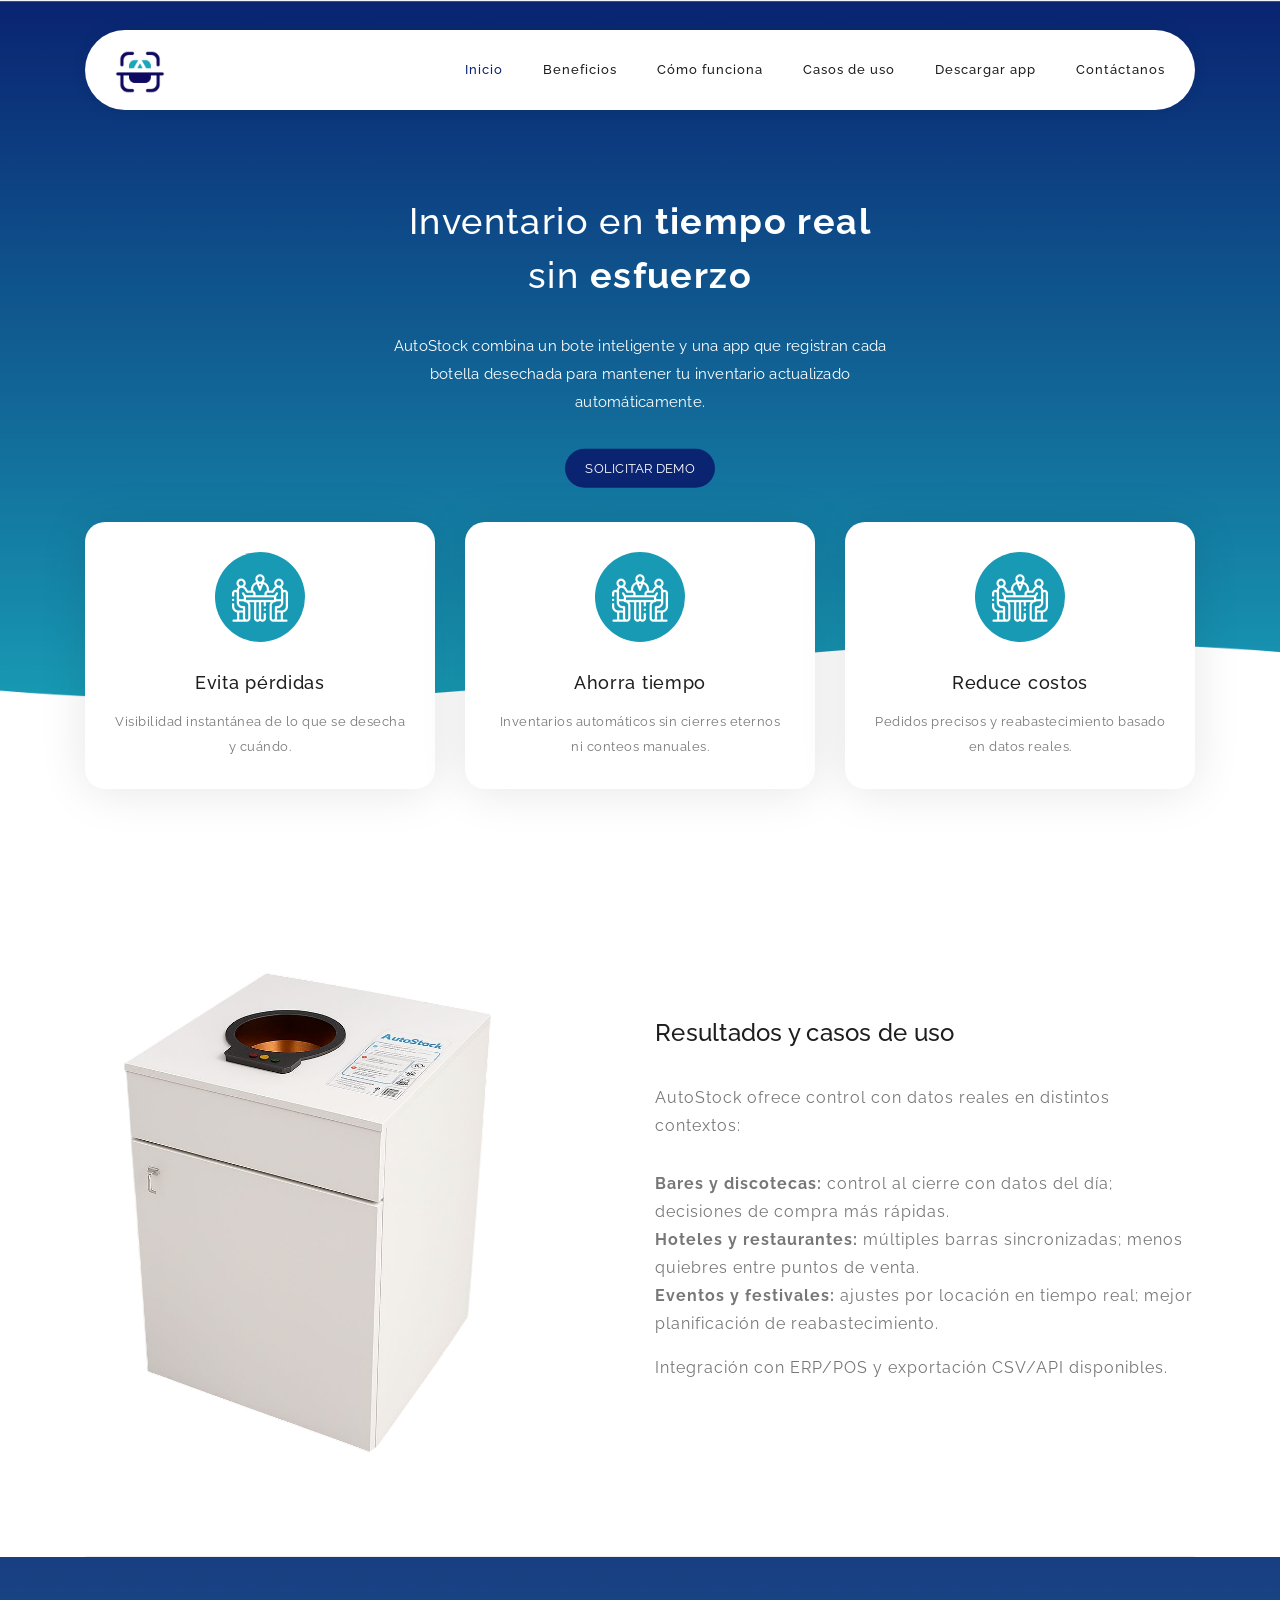
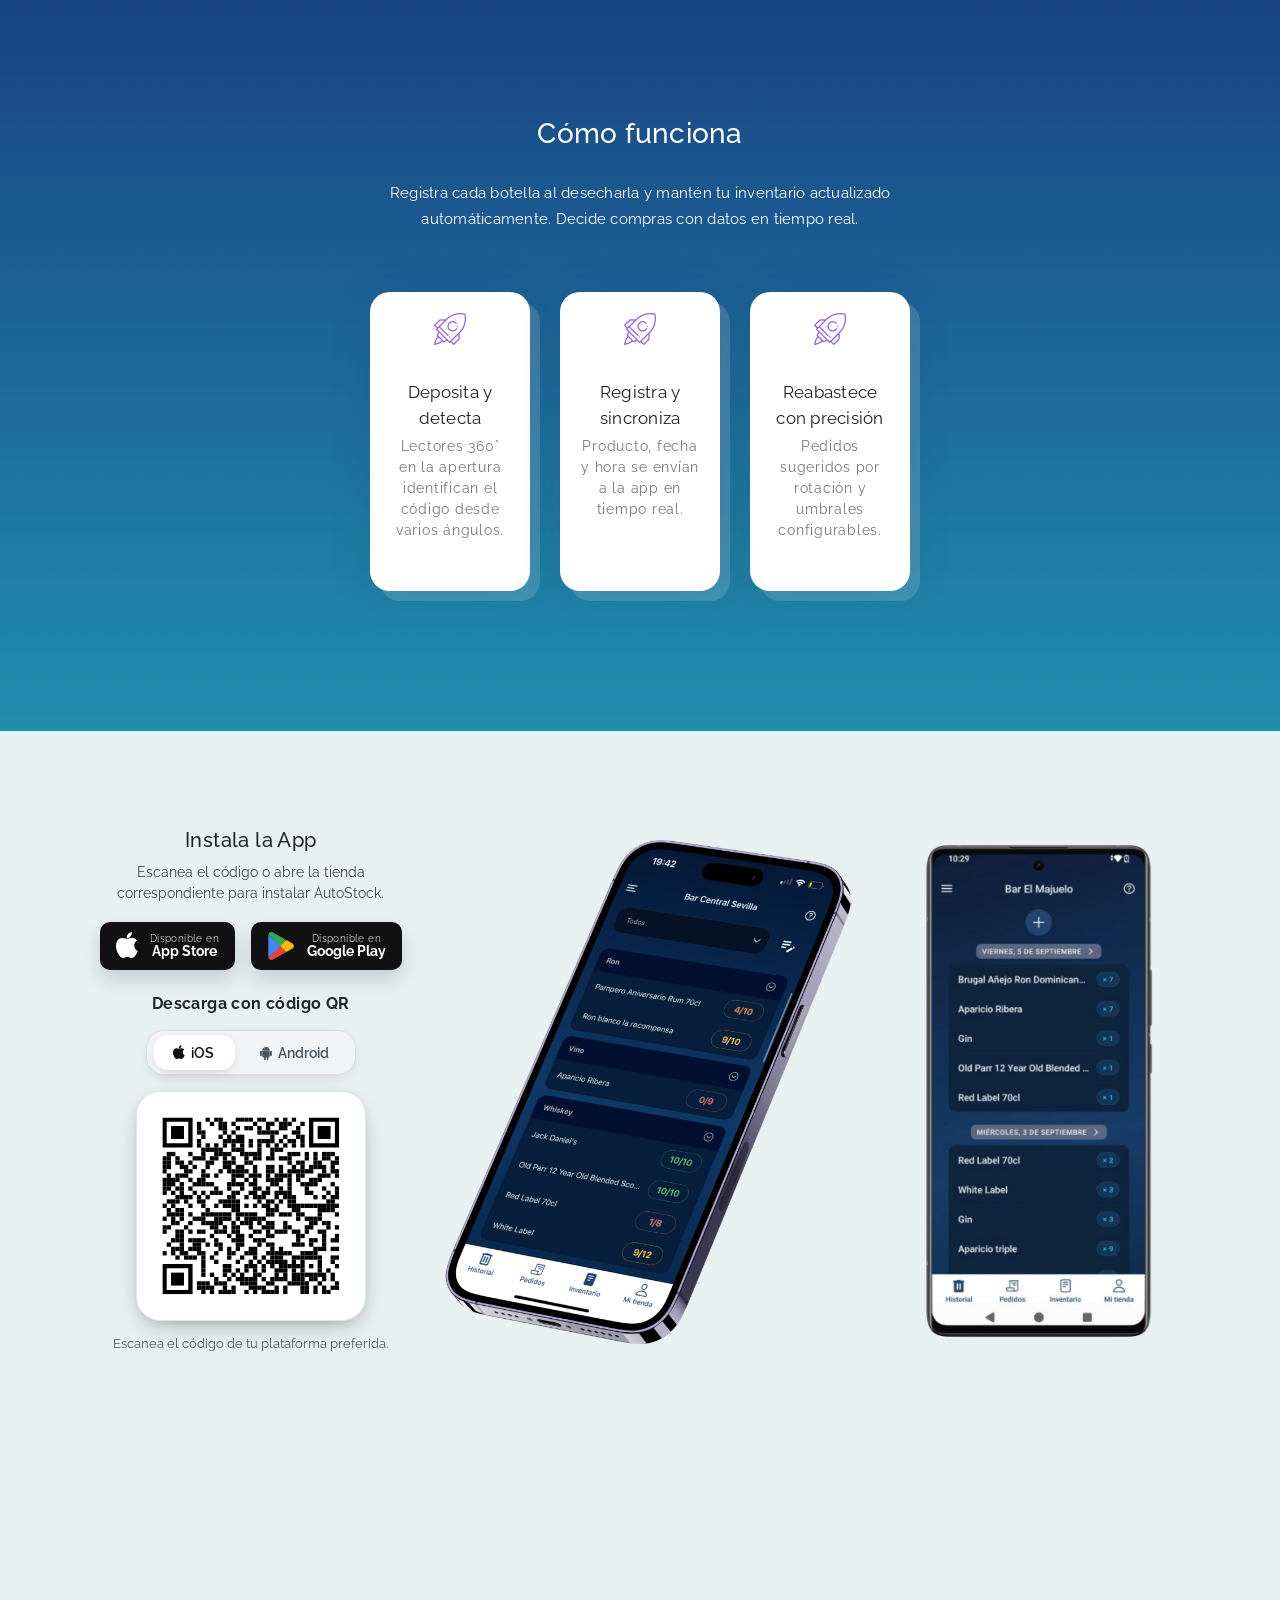
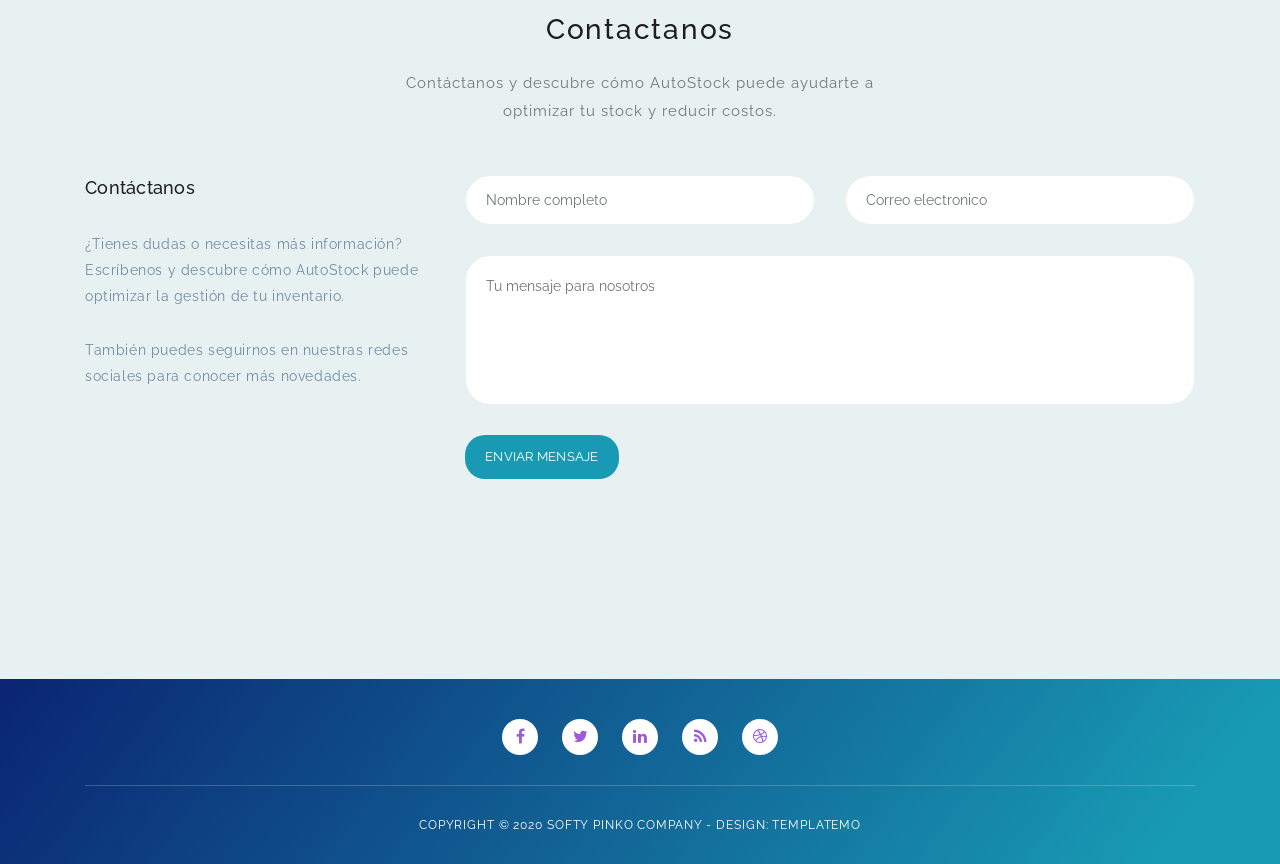
==== index.html @ 15982e88 "Refactors landing page for improved clarity Updates the landing page to focus on key benefits and us" ====
<!DOCTYPE html>
<html lang="es">

<head>

    <meta charset="utf-8">
    <meta name="viewport" content="width=device-width, initial-scale=1, shrink-to-fit=no">
    <meta name="description"
        content="AutoStock: inventario en tiempo real para bares y discotecas. Registra cada botella al desecharla y reabastece con precisión para evitar pérdidas, ahorrar tiempo y reducir costos.">
    <meta name="author" content="">
    <link href="https://fonts.googleapis.com/css?family=Raleway:100,300,400,500,700,900" rel="stylesheet">

    <title>AutoStock — Inventario en tiempo real</title>
    <!--
SOFTY PINKO
https://templatemo.com/tm-535-softy-pinko
-->

    <!-- Additional CSS Files -->
    <link rel="stylesheet" type="text/css" href="assets/css/bootstrap.min.css">

    <link rel="stylesheet" type="text/css" href="assets/css/font-awesome.css">

    <link rel="stylesheet" href="assets/css/templatemo-softy-pinko.css">

    <style>
        /* Download section enhancements */
        #download .store-badges {
            display: flex;
            flex-wrap: wrap;
            gap: 16px;
            margin-top: 20px;
        }

        #download .store-badge {
            display: inline-flex;
            align-items: center;
            gap: 12px;
            padding: 10px 16px;
            background: #111;
            color: #fff;
            border-radius: 10px;
            text-decoration: none;
            box-shadow: 0 10px 20px rgba(0, 0, 0, .15);
            transition: transform .15s ease, box-shadow .15s ease;
        }

        #download .store-badge:hover {
            transform: translateY(-2px);
            box-shadow: 0 14px 28px rgba(0, 0, 0, .2);
        }

        #download .store-badge i {
            font-size: 28px;
            line-height: 1;
            display: inline-block;
        }

        #download .store-badge svg {
            width: 28px;
            height: 28px;
            display: inline-block;
        }

        #download .store-badge .badge-text {
            display: flex;
            flex-direction: column;
            line-height: 1.1;
        }

        #download .store-badge .badge-text small {
            font-size: 10px;
            opacity: .8;
            letter-spacing: .4px;
        }

        #download .store-badge .badge-text strong {
            font-size: 14px;
        }

        #download .store-badge.google-play i {
            color: #34a853;
        }

        #download .store-badge.app-store i {
            color: #fff;
        }

        /* (Removed old QR grid & placeholder & phone-mockup styles no longer used) */

        /* Inline: tarjeta QR + dos teléfonos, centrados y con separación */
        #download .download-inline {
            display: flex;
            align-items: center;
            justify-content: center;
            gap: 28px;
            flex-wrap: nowrap;
            /* mantener en una fila en md/desktop */
        }

        #download .download-inline .mock {
            flex: 0 0 auto;
            position: relative;
            display: flex;
            align-items: center;
            justify-content: center;
        }

        /* Controla la altura deseada en desktop */
        :root {
            --device-height: 520px;
        }

        #download .download-inline .mock img {
            /* Fallback to --device-height if per-device variable not set */
            height: var(--device-height);
            width: auto;
            max-width: 100%;
            display: block;
            border-radius: 28px;
            object-fit: contain;
        }

        /* Per-device overrides (optional) */
        #download .download-inline .mock.ios img {
            height: var(--device-height-ios, var(--device-height));
        }

        #download .download-inline .mock.android img {
            height: var(--device-height-android, var(--device-height));
        }

        /* Quitar cualquier desplazamiento */
        #download .download-inline .mock.ios,
        #download .download-inline .mock.android {
            transform: none;
        }

        @media (max-width: 991.98px) {
            #download .download-inline {
                gap: 20px;
            }

            :root {
                --device-height: 340px;
            }

            #download .download-card {
                max-width: 320px;
            }
        }

        @media (max-width: 575.98px) {

            /* xs */
            #download .download-inline {
                flex-direction: column;
                gap: 28px;
            }

            :root {
                --device-height: 400px;
            }

            #download .download-inline .mock img {
                margin: 0 auto;
            }
        }

        /* === Embedded QR selector (replaces single universal QR) === */
        #download .qr-selector-wrapper {
            margin-top: 22px;
        }

        /* Card contenedor para badges + QR */
        #download .download-card {
            border-radius: 30px;
            max-width: 460px;
            /* más angosto */
            width: 100%;
            text-align: center;
            margin-left: auto;
            margin-right: auto;
            position: relative;
            z-index: 2;
            /* stay above mockups if they intersect */
        }

        #download .download-card h3 {
            font-size: 20px;
            margin: 0 0 10px;
            letter-spacing: .4px;
        }

        #download .download-card p.desc {
            font-size: 14px;
            line-height: 1.5;
            margin: 0 0 18px;
            color: #444;
        }

        #download .download-card .store-badges {
            margin-top: 0;
            justify-content: center;
        }

        @media (max-width: 575.98px) {
            #download .download-card {
                padding: 26px 24px 34px;
            }
        }

        #download .qr-head {
            display: flex;
            flex-direction: column;
            align-items: center;
            gap: 10px;
        }

        #download .qr-head strong {
            font-size: 16px;
            letter-spacing: .4px;
            display: block;
        }

        #download .qr-head .segmented {
            margin-top: 4px;
        }

        /* Centrado vertical de tarjeta y mockups en desktop */
        #download .row.align-items-center {
            align-items: center;
        }

        #download.section {
            padding-top: var(--section-pt, 90px);
            padding-bottom: var(--section-pb, 90px);
        }

        @media (min-width:992px) {
            #download .row.align-items-center {
                min-height: 520px;
            }
        }

        /* Nuevo switch neutro con slider */
        #download .segmented {
            position: relative;
            display: inline-flex;
            gap: 6px;
            background: #f1f3f6;
            border: 1px solid #d9dde2;
            padding: 6px;
            border-radius: 18px;
            box-shadow: 0 4px 16px -6px rgba(0, 0, 0, .18);
        }

        #download .segmented__slider {
            position: absolute;
            top: 4px;
            left: 4px;
            height: calc(100% - 8px);
            width: 0;
            background: #ffffff;
            border-radius: 14px;
            box-shadow: 0 4px 14px -6px rgba(0, 0, 0, .25);
            transition: left .35s cubic-bezier(.45, .65, .35, 1), width .35s cubic-bezier(.45, .65, .35, 1);
        }

        #download .segmented button {
            position: relative;
            appearance: none;
            border: 0;
            background: transparent;
            color: #4a5460;
            padding: 8px 20px;
            font-weight: 600;
            font-size: 14px;
            line-height: 1;
            cursor: pointer;
            z-index: 1;
            display: flex;
            align-items: center;
            gap: 6px;
            border-radius: 12px;
            transition: color .3s;
        }

        #download .segmented button.active {
            color: #111;
        }

        #download .segmented button i {
            font-size: 15px;
            line-height: 1;
        }

        #download .segmented button:focus-visible {
            outline: 2px solid #2278ff;
            outline-offset: 2px;
        }

        #download .segmented button:hover {
            color: #222;
        }

        #download .qr-panels {
            margin-top: 18px;
            display: flex;
            justify-content: center;
            align-items: center;
        }

        #download .qr-box {
            width: 230px;
            height: 230px;
            border-radius: 24px;
            display: flex;
            align-items: center;
            justify-content: center;
            background: #fff;
            border: 1px solid #e2e5ec;
            box-shadow: 0 4px 18px rgba(0, 0, 0, .08);
            position: relative;
            overflow: hidden;
            transition: box-shadow .35s, transform .45s;
        }

        #download .qr-box img {
            width: 86%;
            height: 86%;
            object-fit: contain;
            pointer-events: none;
            user-select: none;
        }

        #download .qr-box.active {
            box-shadow: 0 10px 28px -8px rgba(0, 0, 0, .25), 0 4px 16px -6px rgba(0, 0, 0, .18);
            transform: translateY(-2px);
        }

        #download .qr-box.hidden {
            display: none !important;
        }

        #download .qr-caption-alt {
            text-align: center;
            font-size: 12.5px;
            margin-top: 12px;
            color: #555;
        }

        /* Remove fallback button styles */

        /* ================= Contact form enhancements ================= */
        #contact-us .contact-form {
            position: relative;
        }

        /* === Equal heights for "Cómo funciona" mini boxes === */
        #work-process .row.justify-content-center>[class*='col-'] {
            display: flex;
        }

        #work-process .mini-box {
            display: flex;
            flex-direction: column;
            align-items: center;
            text-align: center;
            width: 100%;
            height: 100%;
            /* ensure it stretches to match tallest sibling */
            flex: 1 1 auto;
        }

        /* ===== Global spacing controls (per-section) ===== */
        /* Default section padding; override with inline CSS vars per section */
        .section {
            padding-top: var(--section-pt, 100px);
            padding-bottom: var(--section-pb, 100px);
        }

        @media (max-width: 991.98px) {
            .section {
                padding-top: var(--section-pt-md, var(--section-pt, 80px));
                padding-bottom: var(--section-pb-md, var(--section-pb, 80px));
            }
        }

        @media (max-width: 575.98px) {
            .section {
                padding-top: var(--section-pt-sm, var(--section-pt, 60px));
                padding-bottom: var(--section-pb-sm, var(--section-pb, 60px));
            }
        }

        /* Hero spacing + optional min-height control (reduce empty background) */
        .welcome-area {
            padding-top: var(--hero-pt, 140px);
            padding-bottom: var(--hero-pb, 120px);
            /* Override theme height if set */
            height: var(--hero-height, auto);
            min-height: var(--hero-min, 100vh);
        }

        @media (max-width: 575.98px) {
            .welcome-area {
                padding-top: var(--hero-pt-sm, var(--hero-pt, 100px));
                padding-bottom: var(--hero-pb-sm, var(--hero-pb, 90px));
                min-height: var(--hero-min-sm, var(--hero-min, 100vh));
            }
        }

        /* Work-process container spacing */
        .mini .mini-content {
            padding-top: var(--mini-pt, 60px);
            padding-bottom: var(--mini-pb, 60px);
        }

        /* Benefits section: pull up closer to the hero/white transition */
        #beneficios.section {
            --section-pt: 40px;
            --section-pt-md: 32px;
            --section-pt-sm: 22px;
        }

        /* Adjustable size for “Casos de uso” image */
        #casos .cases-image {
            width: 85%;
            height: auto;
            max-width: var(--casos-img-max, 520px);
        }

        @media (max-width: 991.98px) {
            #casos .cases-image {
                max-width: var(--casos-img-max-md, 460px);
            }
        }

        @media (max-width: 575.98px) {
            #casos .cases-image {
                max-width: var(--casos-img-max-sm, 360px);
            }
        }

        /* === Equal heights for features (per row) === */
        .home-feature .row>[class*='col-'] {
            display: flex;
        }

        .home-feature .features-small-item {
            display: flex;
            flex-direction: column;
            flex: 1 1 auto;
        }

        .home-feature .features-small-item .icon {
            flex: 0 0 auto;
        }

        .home-feature .features-small-item .features-title {
            flex: 0 0 auto;
        }

        .home-feature .features-small-item p {
            margin-top: auto;
        }

        #contact-us .contact-form form {
            transition: opacity .4s ease, transform .45s ease;
        }

        #contact-us .contact-form .status-bar {
            margin-top: 16px;
            min-height: 24px;
            font-size: 14px;
            line-height: 1.4;
        }

        #contact-us .contact-form .status-bar[aria-live] {
            outline: 0;
        }

        #contact-us .contact-form .status-bar .spinner {
            display: inline-block;
            width: 18px;
            height: 18px;
            border: 3px solid rgba(0, 0, 0, .15);
            border-top-color: #ff589e;
            border-radius: 50%;
            animation: spin .9s linear infinite;
            vertical-align: middle;
            margin-right: 8px;
        }

        @keyframes spin {
            to {
                transform: rotate(360deg);
            }
        }

        #contact-us .contact-form .hp-field {
            position: absolute;
            left: -9999px;
            opacity: 0;
            pointer-events: none;
        }

        #contact-us .contact-form.sent form {
            opacity: 0;
            transform: scale(.98);
            pointer-events: none;
        }

        #contact-us .contact-form .success-panel {
            position: absolute;
            inset: 0;
            display: flex;
            flex-direction: column;
            justify-content: center;
            align-items: center;
            padding: 24px 18px;
            text-align: center;
            background: #ffffff;
            border: 1px solid #eee;
            border-radius: 8px;
            box-shadow: 0 12px 28px -10px rgba(0, 0, 0, .18);
            opacity: 0;
            transform: scale(.95);
            pointer-events: none;
            transition: opacity .55s cubic-bezier(.45, .65, .35, 1), transform .55s cubic-bezier(.45, .65, .35, 1);
        }

        #contact-us .contact-form.sent .success-panel {
            opacity: 1;
            transform: scale(1);
            pointer-events: auto;
        }

        #contact-us .contact-form .success-panel .icon-check {
            width: 70px;
            height: 70px;
            border-radius: 50%;
            background: linear-gradient(135deg, #2ecc71, #25b864);
            /* verde éxito */
            display: flex;
            align-items: center;
            justify-content: center;
            color: #fff;
            font-size: 34px;
            box-shadow: 0 10px 28px -8px rgba(46, 204, 113, .45);
            margin-bottom: 18px;
            position: relative;
            overflow: hidden;
        }

        #contact-us .contact-form .success-panel .icon-check:after {
            content: "";
            position: absolute;
            inset: 0;
            background: radial-gradient(circle at 30% 30%, rgba(255, 255, 255, .35), transparent 60%);
            mix-blend-mode: overlay;
        }

        #contact-us .contact-form .success-panel h4 {
            font-size: 20px;
            margin: 0 0 8px;
        }

        #contact-us .contact-form .success-panel p {
            font-size: 14px;
            margin: 0;
            color: #555;
        }

        #contact-us .contact-form .success-panel .again-btn {
            margin-top: 22px;
            background: #2f73ff;
            background: linear-gradient(135deg, #4b8dff, #1f5fd9);
            color: #fff;
            border: 0;
            padding: 10px 22px;
            font-size: 14px;
            font-weight: 600;
            border-radius: 28px;
            cursor: pointer;
            box-shadow: 0 6px 18px -6px rgba(56, 115, 255, .55);
            transition: transform .25s, box-shadow .25s;
        }

        #contact-us .contact-form .success-panel .again-btn:hover {
            transform: translateY(-2px);
            box-shadow: 0 10px 26px -8px rgba(56, 115, 255, .6);
        }

        #contact-us .contact-form .success-panel .again-btn:active {
            transform: translateY(0);
        }

        #contact-us .contact-form .error {
            color: #c62828;
        }

        #contact-us .contact-form .ok {
            color: #1b5e20;
        }

        #contact-us .contact-form button[disabled] {
            opacity: .7;
            cursor: not-allowed;
        }

        @media (max-width:575.98px) {
            #contact-us .contact-form .success-panel {
                position: static;
                transform: none;
                opacity: 1;
                display: none;
                box-shadow: none;
                border: 0;
                background: transparent;
                padding: 0;
            }

            #contact-us .contact-form.sent .success-panel {
                display: flex;
            }
        }
    </style>

</head>

<body>

    <!-- ***** Preloader Start ***** -->
    <div id="preloader">
        <div class="jumper">
            <div></div>
            <div></div>
            <div></div>
        </div>
    </div>
    <!-- ***** Preloader End ***** -->


    <!-- ***** Header Area Start ***** -->
    <header class="header-area header-sticky">
        <div class="container">
            <div class="row">
                <div class="col-12">
                    <nav class="main-nav">
                        <!-- ***** Logo Start ***** -->
                        <a href="#" class="logo">
                            <img src="assets/images/autostock-logo.png" alt="Softy Pinko" />
                        </a>
                        <!-- ***** Logo End ***** -->
                        <!-- ***** Menu Start ***** -->
                        <ul class="nav">
                            <li><a href="#welcome" class="active">Inicio</a></li>
                            <li><a href="#beneficios">Beneficios</a></li>
                            <li><a href="#work-process">Cómo funciona</a></li>
                            <li><a href="#casos">Casos de uso</a></li>
                            <li><a href="#download">Descargar app</a></li>
                            <li><a href="#contact-us">Contáctanos</a></li>
                        </ul>
                        <a class='menu-trigger'>
                            <span>Menu</span>
                        </a>
                        <!-- ***** Menu End ***** -->
                    </nav>
                </div>
            </div>
        </div>
    </header>
    <!-- ***** Header Area End ***** -->

    <!-- ***** Welcome Area Start ***** -->
    <div class="welcome-area" id="welcome"
        style="--hero-min: 78vh; --hero-pt: 100px; --hero-pb: 60px; --hero-min-sm: 72vh; --hero-pt-sm: 80px; --hero-pb-sm: 40px;">

        <!-- ***** Header Text Start ***** -->
        <div class="header-text">
            <div class="container">
                <div class="row">
                    <div class="offset-xl-3 col-xl-6 offset-lg-2 col-lg-8 col-md-12 col-sm-12">
                        <h1>Inventario en <strong>tiempo real</strong><br>sin <strong>esfuerzo</strong></h1>
                        <p>AutoStock combina un bote inteligente y una app que registran cada botella desechada para
                            mantener tu inventario actualizado automáticamente.</p>
                        <a href="#contact-us" class="main-button-slider">Solicitar demo</a>
                    </div>
                </div>
            </div>
        </div>
        <!-- ***** Header Text End ***** -->
    </div>
    <!-- ***** Welcome Area End ***** -->

    <!-- ***** Features Small Start ***** -->
    <!-- Ajustes por sección: cambia estos valores para mover el contenido arriba/abajo -->
    <section class="section home-feature" id="beneficios"
        style="--section-pt: 40px; --section-pb: 80px; --section-pt-md: 32px; --section-pb-md: 60px; --section-pt-sm: 22px; --section-pb-sm: 48px;">
        <div class="container">
            <div class="row">
                <div class="col-lg-12">
                    <div class="row justify-content-center">
                        <!-- ***** Beneficio 1 ***** -->
                        <div class="col-lg-4 col-md-6 col-sm-6 col-12"
                            data-scroll-reveal="enter bottom move 50px over 0.6s after 0.2s">
                            <div class="features-small-item">
                                <div class="icon">
                                    <i><img src="assets/images/featured-item-01.png" alt=""></i>
                                </div>
                                <h5 class="features-title">Evita pérdidas</h5>
                                <p>Visibilidad instantánea de lo que se desecha y cuándo.</p>
                            </div>
                        </div>
                        <!-- ***** Beneficio 2 ***** -->
                        <div class="col-lg-4 col-md-6 col-sm-6 col-12"
                            data-scroll-reveal="enter bottom move 50px over 0.6s after 0.4s">
                            <div class="features-small-item">
                                <div class="icon">
                                    <i><img src="assets/images/featured-item-01.png" alt=""></i>
                                </div>
                                <h5 class="features-title">Ahorra tiempo</h5>
                                <p>Inventarios automáticos sin cierres eternos ni conteos manuales.</p>
                            </div>
                        </div>
                        <!-- ***** Beneficio 3 ***** -->
                        <div class="col-lg-4 col-md-6 col-sm-6 col-12"
                            data-scroll-reveal="enter bottom move 50px over 0.6s after 0.6s">
                            <div class="features-small-item">
                                <div class="icon">
                                    <i><img src="assets/images/featured-item-01.png" alt=""></i>
                                </div>
                                <h5 class="features-title">Reduce costos</h5>
                                <p>Pedidos precisos y reabastecimiento basado en datos reales.</p>
                            </div>
                        </div>
                    </div>
                </div>
            </div>
        </div>
    </section>
    <!-- ***** Features Small End ***** -->

    <!-- ***** Features Big Item Start ***** -->
    <section class="section padding-top-70 padding-bottom-0" id="casos"
        style="--section-pt: 60px; --section-pb: 60px; --section-pt-md: 48px; --section-pb-md: 48px; --section-pt-sm: 36px; --section-pb-sm: 36px;">
        <div class="container">
            <div class="row">
                <div class="col-lg-5 col-md-12 col-sm-12 align-self-center"
                    data-scroll-reveal="enter left move 30px over 0.6s after 0.4s">
                    <img src="assets/images/cubo.png" class="rounded img-fluid d-block mx-auto cases-image" alt="App">
                </div>
                <div class="col-lg-1"></div>
                <div class="col-lg-6 col-md-12 col-sm-12 align-self-center mobile-top-fix">
                    <div class="left-heading">
                        <h2 class="section-title">Resultados y casos de uso</h2>
                    </div>
                    <div class="left-text">
                        <p>
                            AutoStock ofrece control con datos reales en distintos contextos:
                        </p>
                        <ul>
                            <li><strong>Bares y discotecas:</strong> control al cierre con datos del día; decisiones de
                                compra más rápidas.</li>
                            <li><strong>Hoteles y restaurantes:</strong> múltiples barras sincronizadas; menos quiebres
                                entre puntos de venta.</li>
                            <li><strong>Eventos y festivales:</strong> ajustes por locación en tiempo real; mejor
                                planificación de reabastecimiento.</li>
                        </ul>
                        <p class="mt-3">Integración con ERP/POS y exportación CSV/API disponibles.</p>
                    </div>
                </div>
            </div>
            <div class="row">
                <div class="col-lg-12">
                    <div class="hr"></div>
                </div>
            </div>
        </div>
    </section>
    <!-- ***** Features Big Item End ***** -->



    <!-- ***** Home Parallax Start ***** -->
    <section class="mini" id="work-process" style="--mini-pt: 50px; --mini-pb: 50px;">
        <div class="mini-content">
            <div class="container">
                <div class="row">
                    <div class="offset-lg-3 col-lg-6">
                        <div class="info">
                            <h1>Cómo funciona</h1>
                            <p>Registra cada botella al desecharla y mantén tu inventario actualizado automáticamente.
                                Decide compras con datos en tiempo real.</p>
                        </div>
                    </div>
                </div>

                <!-- ***** Mini Box Start ***** -->
                <div class="row justify-content-center">
                    <div class="col-lg-2 col-md-3 col-sm-6 col-6">
                        <a href="#" class="mini-box">
                            <i><img src="assets/images/work-process-item-01.png" alt=""></i>
                            <strong>Deposita y detecta</strong>
                            <span>Lectores 360° en la apertura identifican el código desde varios ángulos.</span>
                        </a>
                    </div>
                    <div class="col-lg-2 col-md-3 col-sm-6 col-6">
                        <a href="#" class="mini-box">
                            <i><img src="assets/images/work-process-item-01.png" alt=""></i>
                            <strong>Registra y sincroniza</strong>
                            <span>Producto, fecha y hora se envían a la app en tiempo real.</span>
                        </a>
                    </div>
                    <div class="col-lg-2 col-md-3 col-sm-6 col-6">
                        <a href="#" class="mini-box">
                            <i><img src="assets/images/work-process-item-01.png" alt=""></i>
                            <strong>Reabastece con precisión</strong>
                            <span>Pedidos sugeridos por rotación y umbrales configurables.</span>
                        </a>
                    </div>
                </div>
                <!-- ***** Mini Box End ***** -->
            </div>
        </div>
    </section>
    <!-- ***** Home Parallax End ***** -->



    <!-- ***** Download App Start ***** -->
    <section class="section colored" id="download"
        style="--section-pt: 80px; --section-pb: 80px; --section-pt-md: 64px; --section-pb-md: 64px; --section-pt-sm: 48px; --section-pb-sm: 48px;">
        <div class="container">
            <div class="download-inline">
                <div class="download-card">
                    <h3>Instala la App</h3>
                    <p class="desc">Escanea el código o abre la tienda correspondiente para instalar AutoStock.</p>
                    <div class="store-badges">
                        <a href="https://apps.apple.com/fr/app/auto-stock/id6710699044?l=en-GB"
                            class="store-badge app-store" aria-label="Disponible en App Store" target="_blank"
                            rel="noopener">
                            <i class="fa fa-apple" aria-hidden="true"></i>
                            <span class="badge-text"><small>Disponible en</small><strong>App Store</strong></span>
                        </a>
                        <a href="https://play.google.com/store/apps/details?id=com.autostock.autostock.app&hl=es"
                            class="store-badge google-play" aria-label="Disponible en Google Play" target="_blank"
                            rel="noopener">
                            <img src="assets/images/gplay.svg" alt="Google Play" width="28" height="28">
                            <span class="badge-text"><small>Disponible en</small><strong>Google Play</strong></span>
                        </a>
                    </div>
                    <div class="qr-selector-wrapper" aria-label="Selecciona QR por plataforma">
                        <div class="qr-head">
                            <strong>Descarga con código QR</strong>
                            <div class="segmented" role="tablist" aria-label="Elegir plataforma">
                                <span class="segmented__slider" aria-hidden="true"></span>
                                <button id="qrTabIos" class="active" role="tab" aria-selected="true"
                                    aria-controls="qrPanelIos"><i class="fa fa-apple"
                                        aria-hidden="true"></i><span>iOS</span></button>
                                <button id="qrTabAndroid" role="tab" aria-selected="false"
                                    aria-controls="qrPanelAndroid"><i class="fa fa-android"
                                        aria-hidden="true"></i><span>Android</span></button>
                            </div>
                        </div>
                        <div class="qr-panels">
                            <div id="qrPanelIos" class="qr-box" role="tabpanel" aria-labelledby="qrTabIos">
                                <img id="qrImgIos" src="assets/images/ios-qr.svg" alt="Código QR App Store AutoStock"
                                    loading="lazy" />
                            </div>
                            <div id="qrPanelAndroid" class="qr-box hidden" role="tabpanel"
                                aria-labelledby="qrTabAndroid">
                                <img id="qrImgAndroid" src="assets/images/android-qr.svg"
                                    alt="Código QR Google Play AutoStock" loading="lazy" />
                            </div>
                        </div>
                        <div class="qr-caption-alt">Escanea el código de tu plataforma preferida.</div>
                    </div><!-- qr selector wrapper -->
                </div><!-- download-card -->
                <div class="mock ios" style="--device-height-ios:520px;">
                    <!-- Reemplaza la imagen por tu mockup (iPhone) -->
                    <img src="assets/images/iphone.png" alt="Vista previa iOS de AutoStock" loading="lazy" />
                </div>
                <div class="mock android" style="--device-height-android:560px;">
                    <!-- Reemplaza la imagen por tu mockup (Android) -->
                    <img src="assets/images/android.png" alt="Vista previa Android de AutoStock" loading="lazy" />
                </div>
            </div>
        </div>
    </section>
    <!-- ***** Download App End ***** -->

    <!-- ***** Contact Us Start ***** -->
    <section class="section colored" id="contact-us"
        style="--section-pt: 80px; --section-pb: 80px; --section-pt-md: 64px; --section-pb-md: 64px; --section-pt-sm: 48px; --section-pb-sm: 48px;">
        <div class="container">
            <!-- ***** Section Title Start ***** -->
            <div class="row">
                <div class="col-lg-12">
                    <div class="center-heading">
                        <h2 class="section-title">Contactanos</h2>
                    </div>
                </div>
                <div class="offset-lg-3 col-lg-6">
                    <div class="center-text">
                        <p>Contáctanos y descubre cómo AutoStock puede ayudarte a optimizar tu stock y reducir costos.
                        </p>
                    </div>
                </div>
            </div>
            <!-- ***** Section Title End ***** -->

            <div class="row">
                <!-- ***** Contact Text Start ***** -->
                <div class="col-lg-4 col-md-6 col-sm-12">
                    <h5 class="margin-bottom-30">Contáctanos</h5>
                    <div class="contact-text">
                        <p>¿Tienes dudas o necesitas más información? Escríbenos y descubre cómo AutoStock puede
                            optimizar la gestión de tu inventario.</p>
                        <p>También puedes seguirnos en nuestras redes sociales para conocer más novedades.</p>
                    </div>
                </div>
                <!-- ***** Contact Text End ***** -->

                <!-- ***** Contact Form Start ***** -->
                <div class="col-lg-8 col-md-6 col-sm-12">
                    <div class="contact-form">
                        <form id="contact" action="" method="get">
                            <!-- Honeypot anti-bot field (no borrar). Si se llena => se aborta sin llamar Lambda -->
                            <input type="text" name="company" class="hp-field" tabindex="-1" autocomplete="off"
                                aria-hidden="true">
                            <div class="row">
                                <div class="col-lg-6 col-md-12 col-sm-12">
                                    <fieldset>
                                        <input name="name" type="text" class="form-control" id="name"
                                            placeholder="Nombre completo" required="">
                                    </fieldset>
                                </div>
                                <div class="col-lg-6 col-md-12 col-sm-12">
                                    <fieldset>
                                        <input name="email" type="email" class="form-control" id="email"
                                            placeholder="Correo electronico" required="">
                                    </fieldset>
                                </div>
                                <div class="col-lg-12">
                                    <fieldset>
                                        <textarea name="message" rows="6" class="form-control" id="message"
                                            placeholder="Tu mensaje para nosotros" required=""></textarea>
                                    </fieldset>
                                </div>
                                <div class="col-lg-12">
                                    <fieldset>
                                        <button type="submit" id="form-submit" class="main-button"
                                            data-default-text="Enviar mensaje">Enviar mensaje</button>
                                    </fieldset>
                                </div>
                            </div>
                            <div class="status-bar" id="contactStatus" aria-live="polite"></div>
                        </form>
                        <div class="success-panel" aria-hidden="true" id="contactSuccessPanel">
                            <div class="icon-check"><i class="fa fa-check" aria-hidden="true"></i></div>
                            <h4>Mensaje enviado</h4>
                            <p>Gracias por contactarnos. Te responderemos lo antes posible.</p>
                            <button type="button" class="again-btn" id="contactAgainBtn">Enviar otro mensaje</button>
                        </div>
                    </div>
                </div>
                <!-- ***** Contact Form End ***** -->
            </div>
        </div>
    </section>
    <!-- ***** Contact Us End ***** -->

    <!-- ***** Footer Start ***** -->
    <footer>
        <div class="container">
            <div class="row">
                <div class="col-lg-12 col-md-12 col-sm-12">
                    <ul class="social">
                        <li><a href="#"><i class="fa fa-facebook"></i></a></li>
                        <li><a href="#"><i class="fa fa-twitter"></i></a></li>
                        <li><a href="#"><i class="fa fa-linkedin"></i></a></li>
                        <li><a href="#"><i class="fa fa-rss"></i></a></li>
                        <li><a href="#"><i class="fa fa-dribbble"></i></a></li>
                    </ul>
                </div>
            </div>
            <div class="row">
                <div class="col-lg-12">
                    <p class="copyright">Copyright &copy; 2020 Softy Pinko Company - Design: TemplateMo</p>
                </div>
            </div>
        </div>
    </footer>

    <!-- jQuery -->
    <script src="assets/js/jquery-2.1.0.min.js"></script>

    <!-- Bootstrap -->
    <script src="assets/js/popper.js"></script>
    <script src="assets/js/bootstrap.min.js"></script>

    <!-- Plugins -->
    <script src="assets/js/scrollreveal.min.js"></script>
    <script src="assets/js/waypoints.min.js"></script>
    <script src="assets/js/jquery.counterup.min.js"></script>
    <script src="assets/js/imgfix.min.js"></script>

    <!-- Global Init -->
    <script src="assets/js/custom.js"></script>

    <!-- QR selector logic -->
    <script>
        (function () {
            var el = {
                tabIos: document.getElementById('qrTabIos'),
                tabAndroid: document.getElementById('qrTabAndroid'),
                panelIos: document.getElementById('qrPanelIos'),
                panelAndroid: document.getElementById('qrPanelAndroid'),
                slider: document.querySelector('#download .segmented__slider'),
                segmented: document.querySelector('#download .segmented')
            };
            function moveSlider(activeBtn) {
                if (!el.slider || !el.segmented || !activeBtn) return;
                var segRect = el.segmented.getBoundingClientRect();
                var btnRect = activeBtn.getBoundingClientRect();
                var left = btnRect.left - segRect.left;
                el.slider.style.left = left + 'px';
                el.slider.style.width = btnRect.width + 'px';
            }
            function select(kind) {
                var ios = kind === 'ios';
                el.tabIos.classList.toggle('active', ios);
                el.tabIos.setAttribute('aria-selected', ios);
                el.tabAndroid.classList.toggle('active', !ios);
                el.tabAndroid.setAttribute('aria-selected', !ios);
                el.panelIos.classList.toggle('hidden', !ios);
                el.panelAndroid.classList.toggle('hidden', ios);
                el.panelIos.classList.toggle('active', ios);
                el.panelAndroid.classList.toggle('active', !ios);
                moveSlider(ios ? el.tabIos : el.tabAndroid);
            }
            if (el.tabIos) el.tabIos.addEventListener('click', function () { select('ios'); });
            if (el.tabAndroid) el.tabAndroid.addEventListener('click', function () { select('android'); });
            // default choose - if user agent matches
            var ua = navigator.userAgent || '';
            if (/Android/i.test(ua)) select('android'); else select('ios');
            window.addEventListener('resize', function () { moveSlider(document.querySelector('#download .segmented button.active')); });
        })();

        // ================= Contact form submission / bot protection =================
        (function () {
            var form = document.getElementById('contact');
            if (!form) return;
            var statusEl = document.getElementById('contactStatus');
            var btn = document.getElementById('form-submit');
            var successPanel = document.getElementById('contactSuccessPanel');
            var againBtn = document.getElementById('contactAgainBtn');
            var loadTs = Date.now();
            var RATE_LIMIT_SECONDS = 60; // enfriar 1 minuto
            var MIN_DELTA_MS = 1200; // mínimo 1.2s para considerar humano
            // Endpoint de tu AWS Lambda (API Gateway). Reemplazar antes de producción.
            // Ejemplo: https://abc123xyz.execute-api.us-east-1.amazonaws.com/prod/contact
            var LAMBDA_ENDPOINT = 'https://REEMPLAZA-TU-ENDPOINT.execute-api.region.amazonaws.com/prod/contact';

            function setStatus(html, cls) {
                if (!statusEl) return;
                statusEl.className = 'status-bar ' + (cls || '');
                statusEl.innerHTML = html || '';
            }
            function disableForm(dis) {
                if (dis) { btn.setAttribute('disabled', 'disabled'); } else { btn.removeAttribute('disabled'); }
            }
            function showSpinner() { btn.dataset.defaultText = btn.dataset.defaultText || btn.textContent; btn.innerHTML = '<span class="spinner"></span>Enviando...'; }
            function restoreBtn() { if (btn.dataset.defaultText) btn.textContent = btn.dataset.defaultText; }
            function markSent() { form.parentElement.classList.add('sent'); successPanel && successPanel.setAttribute('aria-hidden', 'false'); }
            function resetForm() {
                // Limpia campos y estados para permitir nuevo envío
                form.parentElement.classList.remove('sent');
                if (successPanel) successPanel.setAttribute('aria-hidden', 'true');
                form.reset();
                setStatus('', '');
                restoreBtn();
                disableForm(false);
                loadTs = Date.now(); // reinicia temporizador para nueva medición delta
            }
            function humanFingerprint() {
                var lang = (navigator.language || '').toLowerCase();
                var tz = Intl && Intl.DateTimeFormat ? Intl.DateTimeFormat().resolvedOptions().timeZone : 'na';
                var screenInfo = (screen ? [screen.width, screen.height, screen.colorDepth].join('x') : '');
                return btoa([lang, tz, screenInfo].join('|')).replace(/=+$/, '');
            }
            function recentlySent() {
                try {
                    var last = parseInt(localStorage.getItem('contact_last_sent') || '0', 10);
                    return (Date.now() - last) < RATE_LIMIT_SECONDS * 1000;
                } catch (e) {
                    console.warn('localStorage unavailable', e);
                    return false;
                }
            }
            function storeSent() {
                try {
                    localStorage.setItem('contact_last_sent', Date.now().toString());
                } catch (e) {
                    console.warn('No se pudo guardar rate limit', e);
                }
            }

            form.addEventListener('submit', function (ev) {
                ev.preventDefault();
                if (recentlySent()) { setStatus('Por favor espera unos segundos antes de enviar otro mensaje.', 'error'); return; }
                var delta = Date.now() - loadTs;
                var data = new FormData(form);
                // Honeypot
                if (data.get('company')) { // bot probable
                    setStatus('Mensaje enviado.', 'ok'); // no llamamos lambda (tar pit)
                    markSent();
                    return;
                }
                var name = (data.get('name') || '').trim();
                var email = (data.get('email') || '').trim();
                var message = (data.get('message') || '').trim();
                if (!name || !email || !message) { setStatus('Completa todos los campos.', 'error'); return; }
                // Velocidad sospechosa -> simular éxito pero no mandar
                if (delta < MIN_DELTA_MS) {
                    setStatus('Mensaje enviado.', 'ok');
                    markSent();
                    return;
                }
                disableForm(true); showSpinner(); setStatus('', '');
                var payload = {
                    name: name,
                    email: email,
                    message: message,
                    meta: {
                        loadTimestamp: loadTs,
                        submitTimestamp: Date.now(),
                        deltaMs: delta,
                        fingerprint: humanFingerprint(),
                        userAgent: navigator.userAgent || ''
                    }
                };
                // SIMULACIÓN: si el endpoint es placeholder o se fuerza con ?simulate=1
                var forceSim = /[?&]simulate=1\b/.test(location.search);
                if (LAMBDA_ENDPOINT.indexOf('REEMPLAZA-TU-ENDPOINT') !== -1 || forceSim) {
                    console.info('[Contact] Simulando envío (modo demo)');
                    setStatus('<span class="spinner"></span>Enviando...', '');
                    setTimeout(function () {
                        setStatus('Mensaje enviado correctamente. (simulación)', 'ok');
                        markSent(); storeSent();
                    }, 900 + Math.random() * 600);
                    return; // no continúa a fetch real
                }
                // Timeout manual por si la lambda no responde
                var aborted = false;
                var timeout = setTimeout(function () { aborted = true; disableForm(false); restoreBtn(); setStatus('Tiempo de espera excedido, intenta nuevamente.', 'error'); }, 15000);
                if (!/^https?:\/\//i.test(LAMBDA_ENDPOINT)) {
                    disableForm(false); restoreBtn(); setStatus('Configuración incompleta del endpoint.', 'error'); return;
                }
                fetch(LAMBDA_ENDPOINT, {
                    method: 'POST',
                    headers: { 'Content-Type': 'application/json', 'Accept': 'application/json', 'X-Form-Delta': String(delta) },
                    body: JSON.stringify(payload)
                }).then(function (r) {
                    if (aborted) return;
                    clearTimeout(timeout);
                    if (r.ok) {
                        setStatus('Mensaje enviado correctamente.', 'ok');
                        markSent(); storeSent();
                    } else {
                        return r.text().then(function (txt) { throw new Error(txt || ('HTTP ' + r.status)); });
                    }
                }).catch(function (err) {
                    if (aborted) return;
                    clearTimeout(timeout);
                    disableForm(false); restoreBtn();
                    setStatus('Error al enviar. Intenta más tarde.', 'error');
                    console.error('Contact form error', err);
                });
            });
            if (againBtn) {
                againBtn.addEventListener('click', function () { resetForm(); });
            }
        })();
    </script>

</body>

</html>
---- assets/css/templatemo-softy-pinko.css ----
/*

Softy Pinko

https://templatemo.com/tm-535-softy-pinko

*/
/* ---------------------------------------------
Table of contents
------------------------------------------------
01. font & reset css
02. reset
03. global styles
04. header
05. welcome
06. features
07. team
08. pricing
09. blog
10. contact
11. footer
12. preloader

--------------------------------------------- */
/* 
---------------------------------------------
font & reset css
--------------------------------------------- 
*/
@import url("https://fonts.googleapis.com/css?family=Raleway:100,300,400,500,700,900");

/* 
---------------------------------------------
reset
--------------------------------------------- 
*/
html,
body,
div,
span,
applet,
object,
iframe,
h1,
h2,
h3,
h4,
h5,
h6,
p,
blockquote,
div pre,
a,
abbr,
acronym,
address,
big,
cite,
code,
del,
dfn,
em,
font,
img,
ins,
kbd,
q,
s,
samp,
small,
strike,
strong,
sub,
sup,
tt,
var,
b,
u,
i,
center,
dl,
dt,
dd,
ol,
ul,
li,
figure,
header,
nav,
section,
article,
aside,
footer,
figcaption {
  margin: 0;
  padding: 0;
  border: 0;
  outline: 0;
}

.clearfix:after {
  content: ".";
  display: block;
  clear: both;
  visibility: hidden;
  line-height: 0;
  height: 0;
}

.clearfix {
  display: inline-block;
}

html[xmlns] .clearfix {
  display: block;
}

* html .clearfix {
  height: 1%;
}

ul,
li {
  padding: 0;
  margin: 0;
  list-style: none;
}

header,
nav,
section,
article,
aside,
footer,
hgroup {
  display: block;
}

* {
  box-sizing: border-box;
}

html,
body {
  font-family: "Raleway", sans-serif;
  font-weight: 400;
  background-color: #fff;
  font-size: 16px;
  -ms-text-size-adjust: 100%;
  -webkit-font-smoothing: antialiased;
  -moz-osx-font-smoothing: grayscale;
}

a {
  text-decoration: none !important;
}

h1,
h2,
h3,
h4,
h5,
h6 {
  margin-top: 0px;
  margin-bottom: 0px;
}

ul {
  margin-bottom: 0px;
}

/* 
---------------------------------------------
global styles
--------------------------------------------- 
*/
html,
body {
  background: #fff;
  font-family: "Raleway", sans-serif;
}

.logo img {
  height: 40px;
  /* Ajusta según sea necesario */
  width: auto;
}

.main-nav .logo img {
  height: 50px;
  /* Ajusta según sea necesario */
  display: block;
  margin-top: -8px;
}

::selection {
  background: #0A2472;
  color: #fff;
}

::-moz-selection {
  background: #0A2472;
  color: #fff;
}

.section {
  position: relative;
  padding-top: 100px;
  padding-bottom: 80px;
}

.section.colored {
  background: #E8F1F2;
}

.hr {
  bottom: 0px;
  width: 100%;
  height: 1px;
  margin-top: 100px;
  border-bottom: 1px solid #eee;
}

.left-heading.light .section-title {
  color: #ffffff;
}

.left-heading .section-title {
  font-weight: 500;
  font-size: 24px;
  line-height: 42px;
  color: #1e1e1e;
  letter-spacing: 0.25px;
  margin-bottom: 30px;
  position: relative;
}

.center-heading {
  text-align: center;
}

.center-heading .section-title {
  font-weight: 500;
  font-size: 28px;
  color: #1e1e1e;
  letter-spacing: 1.75px;
  line-height: 38px;
  margin-bottom: 20px;
}

.center-heading.colored .section-title {
  color: #ffffff;
}

.center-text {
  text-align: center;
  font-weight: 400;
  font-size: 16px;
  color: #777;
  line-height: 28px;
  letter-spacing: 1px;
  margin-bottom: 50px;
}

.center-text.colored {
  color: #fff;
}

.center-text p {
  font-size: 15px;
  color: #777;
  margin-bottom: 30px;
}

.left-text {
  font-weight: 400;
  font-size: 16px;
  color: #777;
  line-height: 28px;
  letter-spacing: 1px;
}

.left-text.light {
  color: #fff;
}

.left-text p {
  margin-bottom: 30px;
}

.left-text p.dark {
  color: #0A2472;
}

.padding-bottom-top-60 {
  padding-top: 60px !important;
  padding-bottom: 60px !important;
}

.padding-bottom-80 {
  padding-bottom: 80px !important;
}

.padding-bottom-100 {
  padding-bottom: 100px !important;
}

.border-bottom {
  border-bottom: 1px solid #eee !important;
}

.mbottom-30 {
  margin-bottom: 30px !important;
}

.align-self-center {
  -ms-flex-item-align: center !important;
  align-self: center !important;
}

.align-self-bottom {
  -ms-flex-item-align: flex-end !important;
  align-self: flex-end !important;
}

.padding-bottom-0 {
  padding-bottom: 0px !important;
}

.padding-top-0 {
  padding-top: 0px !important;
}

.padding-top-80 {
  padding-top: 80px !important;
}

.padding-top-70 {
  padding-top: 70px !important;
}

.padding-top-20 {
  padding-top: 20px !important;
}

.margin-bottom-0 {
  margin-bottom: 0px !important;
}

.margin-bottom-30 {
  margin-bottom: 30px !important;
}

.margin-top-30 {
  margin-top: 30px !important;
}

.margin-top-15 {
  margin-top: 15px !important;
}

.margin-bottom-45 {
  margin-bottom: 45px !important;
}

.margin-bottom-20 {
  margin-bottom: 20px !important;
}

.margin-bottom-60 {
  margin-bottom: 60px !important;
}

.margin-bottom-100 {
  margin-bottom: 100px !important;
}

@media (max-width: 991px) {

  html,
  body {
    overflow-x: hidden;
  }

  .mobile-top-fix {
    margin-top: 30px;
    margin-bottom: 0px;
  }

  .mobile-bottom-fix {
    margin-bottom: 30px;
  }

  .mobile-bottom-fix-big {
    margin-bottom: 60px;
  }
}

a.main-button-slider {
  font-size: 13px;
  border-radius: 20px;
  padding: 12px 20px;
  background-color: #0A2472;
  text-transform: uppercase;
  color: #fff;
  letter-spacing: 0.25px;
  -webkit-transition: all 0.3s ease 0s;
  -moz-transition: all 0.3s ease 0s;
  -o-transition: all 0.3s ease 0s;
  transition: all 0.3s ease 0s;
}

a.main-button-slider:hover {
  background-color: #189AB4;
}

a.main-button {
  font-size: 13px;
  border-radius: 20px;
  padding: 12px 20px;
  background-color: #189AB4;
  text-transform: uppercase;
  color: #fff;
  letter-spacing: 0.25px;
  -webkit-transition: all 0.3s ease 0s;
  -moz-transition: all 0.3s ease 0s;
  -o-transition: all 0.3s ease 0s;
  transition: all 0.3s ease 0s;
}

a.main-button:hover {
  background-color: #0A2472;
}

button.main-button {
  outline: none;
  border: none;
  cursor: pointer;
  font-size: 13px;
  border-radius: 20px;
  padding: 12px 20px;
  background-color: #189AB4;
  text-transform: uppercase;
  color: #fff;
  letter-spacing: 0.25px;
  -webkit-transition: all 0.3s ease 0s;
  -moz-transition: all 0.3s ease 0s;
  -o-transition: all 0.3s ease 0s;
  transition: all 0.3s ease 0s;
}

button.main-button:hover {
  background-color: #0A2472;
}


/* 
---------------------------------------------
header
--------------------------------------------- 
*/
.header-area {
  position: fixed;
  top: 30px;
  left: 0px;
  right: 0px;
  z-index: 100;
  height: 100px;
  -webkit-transition: all 0.3s ease 0s;
  -moz-transition: all 0.3s ease 0s;
  -o-transition: all 0.3s ease 0s;
  transition: all 0.3s ease 0s;
}

.header-area .main-nav {
  box-shadow: 0px 0px 15px rgba(0, 0, 0, 0.1);
  border-radius: 40px;
  min-height: 80px;
  background: #fff;
}

.header-area .main-nav .logo {
  float: left;
  margin-top: 37px;
  -webkit-transition: all 0.3s ease 0s;
  -moz-transition: all 0.3s ease 0s;
  -o-transition: all 0.3s ease 0s;
  transition: all 0.3s ease 0s;
  margin-left: 30px;
}

.header-area .main-nav .logo img {
  -webkit-transition: all 0.3s ease 0s;
  -moz-transition: all 0.3s ease 0s;
  -o-transition: all 0.3s ease 0s;
  transition: all 0.3s ease 0s;
}

.header-area .main-nav .nav {
  float: right;
  margin-top: 27px;
  margin-left: 0px;
  margin-right: 30px;
  -webkit-transition: all 0.3s ease 0s;
  -moz-transition: all 0.3s ease 0s;
  -o-transition: all 0.3s ease 0s;
  transition: all 0.3s ease 0s;
  position: relative;
  z-index: 999;
}

.header-area .main-nav .nav li {
  padding-left: 20px;
  padding-right: 20px;
}

.header-area .main-nav .nav li:last-child {
  padding-right: 0px;
}

.header-area .main-nav .nav li a {
  display: block;
  font-weight: 500;
  font-size: 13px;
  color: #fff;
  -webkit-transition: all 0.3s ease 0s;
  -moz-transition: all 0.3s ease 0s;
  -o-transition: all 0.3s ease 0s;
  transition: all 0.3s ease 0s;
  height: 40px;
  line-height: 40px;
  border: transparent;
  letter-spacing: 1px;
}

.header-area .main-nav .nav li a:hover {
  color: #0A2472;
}

.header-area .main-nav .menu-trigger {
  cursor: pointer;
  display: block;
  position: absolute;
  top: 23px;
  width: 32px;
  height: 40px;
  text-indent: -9999em;
  z-index: 99;
  right: 40px;
  display: none;
}

.header-area .main-nav .menu-trigger span,
.header-area .main-nav .menu-trigger span:before,
.header-area .main-nav .menu-trigger span:after {
  -moz-transition: all 0.4s;
  -o-transition: all 0.4s;
  -webkit-transition: all 0.4s;
  transition: all 0.4s;
  background-color: #0A2472;
  display: block;
  position: absolute;
  width: 30px;
  height: 2px;
  left: 0;
}

.header-area .main-nav .menu-trigger span:before,
.header-area .main-nav .menu-trigger span:after {
  -moz-transition: all 0.4s;
  -o-transition: all 0.4s;
  -webkit-transition: all 0.4s;
  transition: all 0.4s;
  background-color: #0A2472;
  display: block;
  position: absolute;
  width: 30px;
  height: 2px;
  left: 0;
  width: 75%;
}

.header-area .main-nav .menu-trigger span:before,
.header-area .main-nav .menu-trigger span:after {
  content: "";
}

.header-area .main-nav .menu-trigger span {
  top: 16px;
}

.header-area .main-nav .menu-trigger span:before {
  -moz-transform-origin: 33% 100%;
  -ms-transform-origin: 33% 100%;
  -webkit-transform-origin: 33% 100%;
  transform-origin: 33% 100%;
  top: -10px;
  z-index: 10;
}

.header-area .main-nav .menu-trigger span:after {
  -moz-transform-origin: 33% 0;
  -ms-transform-origin: 33% 0;
  -webkit-transform-origin: 33% 0;
  transform-origin: 33% 0;
  top: 10px;
}

.header-area .main-nav .menu-trigger.active span,
.header-area .main-nav .menu-trigger.active span:before,
.header-area .main-nav .menu-trigger.active span:after {
  background-color: transparent;
  width: 100%;
}

.header-area .main-nav .menu-trigger.active span:before {
  -moz-transform: translateY(6px) translateX(1px) rotate(45deg);
  -ms-transform: translateY(6px) translateX(1px) rotate(45deg);
  -webkit-transform: translateY(6px) translateX(1px) rotate(45deg);
  transform: translateY(6px) translateX(1px) rotate(45deg);
  background-color: #0A2472;
}

.header-area .main-nav .menu-trigger.active span:after {
  -moz-transform: translateY(-6px) translateX(1px) rotate(-45deg);
  -ms-transform: translateY(-6px) translateX(1px) rotate(-45deg);
  -webkit-transform: translateY(-6px) translateX(1px) rotate(-45deg);
  transform: translateY(-6px) translateX(1px) rotate(-45deg);
  background-color: #0A2472;
}

.header-area.header-sticky {
  min-height: 80px;
}

.header-area.header-sticky .logo {
  margin-top: 25px;
}

.header-area.header-sticky .nav {
  margin-top: 20px !important;
}

.header-area.header-sticky .nav li a {
  color: #1e1e1e;
}

.header-area.header-sticky .nav li a.active {
  color: #0A2472;
}

@media (max-width: 1200px) {
  .header-area .main-nav .nav li {
    padding-left: 12px;
    padding-right: 12px;
  }

  .header-area .main-nav:before {
    display: none;
  }
}

@media (max-width: 991px) {
  .header-area {
    padding: 0px 15px;
    height: 80px;
    box-shadow: none;
    text-align: center;
  }

  .header-area .container {
    padding: 0px;
  }

  .header-area .logo {
    margin-top: 27px !important;
    margin-left: 30px;
  }

  .header-area .menu-trigger {
    display: block !important;
  }

  .header-area .main-nav {
    overflow: hidden;
  }

  .header-area .main-nav .nav {
    float: none;
    width: 100%;
    margin-top: 80px !important;
    display: none;
    -webkit-transition: all 0s ease 0s;
    -moz-transition: all 0s ease 0s;
    -o-transition: all 0s ease 0s;
    transition: all 0s ease 0s;
    margin-left: 0px;
  }

  .header-area .main-nav .nav li:first-child {
    border-top: 1px solid #eee;
  }

  .header-area .main-nav .nav li {
    width: 100%;
    background: #fff;
    border-bottom: 1px solid #eee;
    padding-left: 0px !important;
    padding-right: 0px !important;
  }

  .header-area .main-nav .nav li a {
    height: 50px !important;
    line-height: 50px !important;
    padding: 0px !important;
    border: none !important;
    background: #fff !important;
    color: #0A2472 !important;
  }

  .header-area .main-nav .nav li a:hover {
    background: #eee !important;
  }
}

@media (min-width: 992px) {
  .header-area .main-nav .nav {
    display: flex !important;
  }
}

/* 
---------------------------------------------
welcome
--------------------------------------------- 
*/
.welcome-area {
  overflow: hidden;
  position: relative;
  display: flex;
  align-items: center;
  justify-content: center;
  background-image: url(../images/banner-bg.png);
  background-repeat: no-repeat;
  background-position: center center;
  background-size: cover;
  height: 100vh;
}

.banner {
  position: relative;
  background-image: url("../images/banner-bg.png");
}

.banner::before {
  content: "";
  position: absolute;
  top: 0;
  left: 0;
  width: 100%;
  height: 100%;
  background: rgba(10, 36, 114, 0.7);
  /* Azul AutoStock con 70% de opacidad */
}

.welcome-area .header-text {
  position: absolute;
  top: 50%;
  transform: translateY(-55%);
  text-align: center;
  width: 100%;
}

.welcome-area .header-text h1 {
  font-weight: 500;
  font-size: 36px;
  line-height: 54px;
  letter-spacing: 1.4px;
  margin-bottom: 30px;
  color: #fff;
}

.welcome-area .header-text p {
  font-weight: 400;
  font-size: 15px;
  color: #fff;
  line-height: 28px;
  letter-spacing: 0.25px;
  margin-bottom: 40px;
  position: relative;
}

@media (max-width: 991px) {
  .welcome-area .header-text {
    top: 65% !important;
    transform: perspective(1px) translateY(-60%) !important;
    text-align: center;
  }

  .welcome-area .header-text h1 {
    text-align: center;
    color: #fff;
    margin-bottom: 15px;
  }

  .welcome-area .header-text h1 span {
    color: #fff;
  }

  .welcome-area .header-text p {
    text-align: center;
    color: #fff;
    margin-bottom: 20px;
  }
}

@media (max-width: 820px) {
  .welcome-area .header-text {
    top: 65% !important;
    transform: perspective(1px) translateY(-60%) !important;
  }

  .welcome-area .header-text h1 {
    font-size: 22px;
    line-height: 30px;
    margin-bottom: 15px;
  }

  .welcome-area .header-text p {
    margin-bottom: 20px;
  }
}

@media (max-width: 765px) {
  .welcome-area {
    margin-bottom: 100px;
  }

  .welcome-area .header-text {
    top: 50% !important;
    transform: perspective(1px) translateY(-50%) !important;
    text-align: center;
  }

  .welcome-area .header-text .buttons {
    display: none;
  }

  .welcome-area .header-text h1 {
    font-weight: 600;
    font-size: 24px !important;
    line-height: 30px !important;
    margin-bottom: 30px !important;
  }

  .welcome-area .header-text h1 span {
    color: #fff;
  }

  .welcome-area .header-text p {
    text-align: center;
    color: #fff;
    font-size: 14px;
    line-height: 22px;
    margin-bottom: 40px;
  }
}


/* 
---------------------------------------------
features
--------------------------------------------- 
*/
.features-small-item {
  cursor: pointer;
  display: block;
  background: #FFFFFF;
  box-shadow: 0 2px 48px 0 rgba(0, 0, 0, 0.10);
  -webkit-border-radius: 20px;
  -moz-border-radius: 20px;
  border-radius: 20px;
  padding: 30px;
  text-align: center;
  -webkit-transition: all 0.3s ease 0s;
  -moz-transition: all 0.3s ease 0s;
  -o-transition: all 0.3s ease 0s;
  transition: all 0.3s ease 0s;
  position: relative;
  margin-bottom: 30px;
}

.features-small-item:hover .icon {
  background-color: #0A2472;
}

.features-small-item .icon {
  -webkit-transition: all 0.3s ease 0s;
  -moz-transition: all 0.3s ease 0s;
  -o-transition: all 0.3s ease 0s;
  transition: all 0.3s ease 0s;
  width: 90px;
  height: 90px;
  line-height: 90px;
  margin: auto;
  position: relative;
  margin-bottom: 30px;
  background: #189AB4;
  -webkit-border-radius: 50%;
  -moz-border-radius: 50%;
  border-radius: 50%;
}

.features-small-item .icon i {
  font-size: 18px;
  color: #fff;
}

.features-small-item .features-title {
  font-weight: 500;
  font-size: 18px;
  color: #1e1e1e;
  letter-spacing: 0.7px;
  margin-bottom: 15px;
  position: relative;
  z-index: 2;
}

.features-small-item p {
  font-weight: 400;
  font-size: 13px;
  color: #777;
  letter-spacing: 0.5px;
  line-height: 25px;
  position: relative;
  z-index: 2;
}

.features-small-item a {
  float: right;
  position: relative;
  z-index: 2;
}

.home-feature {
  padding-bottom: 0px;
  padding-top: 30px;
  margin-top: -220px;
  z-index: 9;
}

@media (max-width: 991px) {
  .home-feature {
    padding-bottom: 0px;
    padding-top: 0px;
    margin-top: 0px;
  }
}

/* 
---------------------------------------------
parallax & home seperator
--------------------------------------------- 
*/
.mini {
  min-height: 215px;
  overflow: hidden;
  position: relative;
  padding-top: 90px;
  padding-bottom: 90px;
}

.mini:before {
  content: '';
  position: absolute;
  width: 140%;
  height: 140%;
  opacity: .95;
  background-repeat: no-repeat;
  background-size: cover;
  background-position: center center;
  background-image: url(../images/work-process-bg.png);
  z-index: 2;
  top: -20%;
  left: -20%;
}

.mini .mini-content {
  position: relative;
  z-index: 3;
}

.mini .mini-content .info {
  text-align: center;
  color: #fff;
  padding-top: 20px;
  padding-bottom: 20px;
}

.mini .mini-content .info small {
  display: block;
  font-weight: 400;
  font-size: 13px;
  margin-bottom: 5px;
}

.mini .mini-content .info strong {
  font-weight: 700;
  font-size: 17px;
  margin-bottom: 40px;
  display: block;
}

.mini .mini-content .info h1 {
  color: #fff;
  font-weight: 500;
  font-size: 28px;
  letter-spacing: 0.25px;
  margin-bottom: 30px;
}

.mini .mini-content .info p {
  letter-spacing: 1px;
  margin-bottom: 40px;
  color: #fff;
  letter-spacing: 0.25px;
  line-height: 26px;
  font-weight: 400;
  font-size: 15px;
}

.mini .mini-content .info p span {
  text-decoration: underline;
}

.mini .mini-content .mini-box {
  display: block;
  background: #fff;
  padding: 20px;
  border-radius: 20px;
  box-shadow: 0 2px 48px 0 rgba(0, 0, 0, 0.08);
  margin-bottom: 30px;
  position: relative;
  -webkit-transition: all 0.3s ease 0s;
  -moz-transition: all 0.3s ease 0s;
  -o-transition: all 0.3s ease 0s;
  transition: all 0.3s ease 0s;
  text-align: center;
}

.mini .mini-content .mini-box:hover {
  margin-top: -10px;
}

.mini .mini-content .mini-box:before {
  content: '';
  position: absolute;
  z-index: -1;
  background: #fff;
  width: 100%;
  opacity: .15;
  height: 100%;
  bottom: -10px;
  left: 0px;
  right: -20px;
  margin: auto;
  border-radius: 20px;
}

.mini .mini-content .mini-box i {
  display: block;
  font-size: 20px;
  margin-bottom: 15px;
}

.mini .mini-content .mini-box span {
  display: block;
  font-weight: 400;
  font-size: 14px;
  color: #777;
  letter-spacing: .75px;
}

.mini .mini-content .mini-box strong {
  display: block;
  font-weight: 400;
  font-size: 17px;
  color: #1e1e1e;
  letter-spacing: 0.25px;
  margin-bottom: 5px;
  margin-top: 20px;
}

.counter {
  overflow: hidden;
  position: relative;
}

.counter:before {
  content: '';
  position: absolute;
  width: 140%;
  height: 140%;
  opacity: .90;
  background-image: url(../images/fun-facts-bg.png);
  background-repeat: no-repeat;
  background-size: cover;
  background-position: center center;
  z-index: 2;
  top: -20%;
  left: -20%;
}

.counter .content {
  position: relative;
  z-index: 3;
  width: 100%;
}

.counter .content .count-item {
  height: 340px;
  position: relative;
  float: left;
  width: 100%;
}

.counter .content .count-item.decoration-bottom {
  position: relative;
}

.counter .content .count-item.decoration-bottom:after {
  content: '';
  position: absolute;
  width: 70%;
  height: 32px;
  top: 160px;
  left: 70%;
  background: url(../images/circle-dec.png) center center no-repeat;
  -webkit-transition: all 0.3s ease 0s;
  -moz-transition: all 0.3s ease 0s;
  -o-transition: all 0.3s ease 0s;
  transition: all 0.3s ease 0s;
}

.counter .content .count-item.decoration-top {
  position: relative;
}

.counter .content .count-item.decoration-top:after {
  content: '';
  position: absolute;
  width: 70%;
  height: 32px;
  top: 140px;
  left: 70%;
  background: url(../images/circle-dec.png) center center no-repeat;
  -webkit-transition: all 0.3s ease 0s;
  -moz-transition: all 0.3s ease 0s;
  -o-transition: all 0.3s ease 0s;
  transition: all 0.3s ease 0s;
}

.counter .content .count-item:hover strong {
  margin-top: 110px;
}

.counter .content .count-item strong {
  display: block;
  text-align: center;
  font-weight: 600;
  font-size: 36px;
  letter-spacing: 0.25px;
  margin-bottom: 10px;
  color: #fff;
  margin-top: 120px;
  -webkit-transition: all 0.3s ease 0s;
  -moz-transition: all 0.3s ease 0s;
  -o-transition: all 0.3s ease 0s;
  transition: all 0.3s ease 0s;
}

.counter .content .count-item span {
  display: block;
  text-align: center;
  color: #fff;
  font-weight: 500;
  font-size: 17px;
  letter-spacing: 0.25px;
}

@media (max-width: 991px) {
  .parallax {
    padding-top: 60px;
    padding-bottom: 60px;
    min-height: auto;
  }

  .parallax .content {
    position: relative !important;
    top: 0% !important;
    transform: perspective(1px) translateY(0%) !important;
  }

  .counter {
    padding-top: 60px;
    padding-bottom: 60px;
  }

  .counter .content {
    position: relative !important;
    top: 0% !important;
    transform: perspective(1px) translateY(0%) !important;
  }

  .counter .content .count-item {
    height: auto;
    padding-top: 20px;
    padding-bottom: 20px;
  }

  .counter .content .count-item:hover strong {
    margin-top: 0px;
  }

  .counter .content .count-item:before {
    display: none;
  }

  .counter .content .count-item:after {
    display: none;
  }

  .counter .content .count-item strong {
    margin-top: 0px;
  }
}

/* 
---------------------------------------------
team
--------------------------------------------- 
*/
.team-item {
  background: #fff;
  box-shadow: 0 2px 48px 0 rgba(0, 0, 0, 0.10);
  border-radius: 20px;
  position: relative;
  margin-bottom: 30px;
  padding-bottom: 25px;
}

.team-item:hover .team-content .team-info {
  margin-left: 30px;
}

.team-item i {
  display: block;
  margin-left: 25px;
  margin-top: 25px;
  font-size: 30px;
  color: #4E47DE;
  text-align: center;
}

.team-item .user-image {
  width: 60px;
  height: 60px;
  overflow: hidden;
  -webkit-border-radius: 100px;
  -moz-border-radius: 100px;
  border-radius: 100px;
  -webkit-transition: all 0.3s ease 0s;
  -moz-transition: all 0.3s ease 0s;
  -o-transition: all 0.3s ease 0s;
  transition: all 0.3s ease 0s;
  margin-left: 25px;
  float: left;
}

.team-item .team-content {
  text-align: left;
  overflow: hidden;
}

.team-item .team-content .team-info {
  float: left;
  margin-left: 20px;
  margin-top: 8px;
  -webkit-transition: all 0.3s ease 0s;
  -moz-transition: all 0.3s ease 0s;
  -o-transition: all 0.3s ease 0s;
  transition: all 0.3s ease 0s;
}

.team-item .team-content .team-info .user-name {
  display: block;
  font-weight: 400;
  font-size: 17px;
  color: #1e1e1e;
  letter-spacing: 0.25px;
  margin-bottom: 5px;
}

.team-item .team-content .team-info span {
  display: block;
  font-weight: 400;
  font-size: 15px;
  color: #0A2472;
  letter-spacing: 0.25px;
}

.team-item .team-content p {
  margin-top: 25px;
  padding-left: 25px;
  padding-right: 25px;
  margin-bottom: 25px;
  font-weight: 400;
  font-size: 15px;
  color: #777;
  letter-spacing: 0.6px;
  line-height: 26px;
}

/* 
---------------------------------------------
pricing
--------------------------------------------- 
*/
.pricing-item {
  background: #FFFFFF;
  box-shadow: 0 2px 48px 0 rgba(0, 0, 0, 0.1);
  border-radius: 20px;
  margin-bottom: 30px;
  margin-top: 20px;
  padding: 30px 0px 40px 0px;
}

.pricing-item.active .pricing-header {
  position: relative;
}

.pricing-item.active .pricing-header .pricing-title {
  color: #1e1e1e;
}

.pricing-item.active .pricing-body .price-wrapper {
  background-color: #0A2472;
}

.pricing-item.active .pricing-body .price-wrapper .currency {
  color: #fff;
}

.pricing-item.active .pricing-body .price-wrapper .price {
  color: #fff;
}

.pricing-item.active .pricing-body .price-wrapper .period {
  color: #fff;
}

.pricing-item .pricing-header {
  text-align: center;
  display: block;
  position: relative;
  padding-bottom: 10px;
}

.pricing-item .pricing-header .pricing-title {
  font-weight: 500;
  font-size: 17px;
  letter-spacing: 0.25px;
  color: #1e1e1e;
  width: 180px;
  height: 40px;
  line-height: 40px;
  left: 0px;
  right: 0px;
  margin: auto;
}

.pricing-item .pricing-body {
  margin-bottom: 40px;
}

.pricing-item .pricing-body .price-wrapper {
  text-align: center;
  padding-top: 20px;
  padding-bottom: 13px;
  background: #189AB4;
  width: 80%;
  margin: auto;
  margin-bottom: 40px;
  margin-top: 5px;
  border-radius: 20px;
}

.pricing-item .pricing-body .price-wrapper .currency {
  height: 47px;
  font-weight: 500;
  font-size: 32px;
  color: #fff;
  position: relative;
  top: -1px;
}

.pricing-item .pricing-body .price-wrapper .price {
  font-weight: 500;
  font-size: 28px;
  color: #fff;
}

.pricing-item .pricing-body .price-wrapper .period {
  font-weight: 400;
  font-size: 14px;
  color: #fff;
  display: block;
  letter-spacing: 0.88px;
}

.pricing-item .pricing-body .list li {
  text-align: center;
  margin-bottom: 12px;
  font-weight: 400;
  font-size: 13px;
  color: #7a7a7a;
  letter-spacing: 0.25px;
  text-decoration: line-through;
}

.pricing-item .pricing-body .list li.active {
  color: #7a7a7a;
  text-decoration: none;
}

.pricing-item .pricing-footer {
  text-align: center;
  margin-top: 50px;
}

/* 
---------------------------------------------
blog
--------------------------------------------- 
*/
.blog-post-thumb {
  text-align: center;
  margin-bottom: 30px;
}

.blog-post-thumb.big .img {
  height: 400px;
}

.blog-post-thumb .img {
  overflow: hidden;
  border-radius: 20px;
  position: relative;
  height: 200px;
}

.blog-post-thumb .blog-content {
  margin-top: -30px;
  padding-top: 50px;
}

.blog-post-thumb h3 {
  margin-bottom: 20px !important;
}

.blog-post-thumb h3 a {
  font-weight: 500;
  font-size: 18px;
  color: #1e1e1e;
  letter-spacing: 0.25px;
  line-height: 26px;
  -webkit-transition: all 0.3s ease 0s;
  -moz-transition: all 0.3s ease 0s;
  -o-transition: all 0.3s ease 0s;
  transition: all 0.3s ease 0s;
}

.blog-post-thumb h3 a:hover {
  color: #0A2472;
}

.blog-post-thumb .text {
  font-weight: 400;
  font-size: 13px;
  color: #777;
  letter-spacing: 0.26px;
  line-height: 26px;
  margin-bottom: 15px;
}

.blog-post-thumb .post-footer span {
  float: left;
  height: 30px;
  line-height: 30px;
  font-weight: 300;
  font-size: 14px;
  color: #777;
  padding-left: 30px;
}

.blog-post-thumb a.main-button {
  margin-top: 10px;
  display: inline-block;
}

.blog-list .blog-post-thumb {
  text-align: left;
}


/* 
---------------------------------------------
contact
--------------------------------------------- 
*/

#contact-us {
  padding: 160px 0px;
}

#contact-us h5 {
  font-weight: 500;
  font-size: 18px;
  color: #1e1e1e;
  letter-spacing: 0.25px;
  line-height: 26px;
}

.contact-text {
  font-weight: 400;
  font-size: 14px;
  color: #6F8BA4;
  letter-spacing: 0.6px;
  line-height: 26px;
}

.contact-text p {
  margin-bottom: 28px;
}

.contact-form input,
.contact-form textarea {
  color: #777;
  font-size: 14px;
  border: 1px solid #eee;
  width: 100%;
  height: 50px;
  outline: none;
  padding-left: 20px;
  padding-right: 20px;
  border-radius: 25px;
  -webkit-appearance: none;
  -moz-appearance: none;
  appearance: none;
  margin-bottom: 30px;
}

.contact-form textarea {
  height: 150px;
  resize: none;
  padding: 20px;
}

/* 
---------------------------------------------
footer
--------------------------------------------- 
*/
footer {
  background-image: linear-gradient(127deg, #0A2472 0%, #189AB4 91%);
  padding-top: 30px;
}

footer .social {
  overflow: hidden;
  margin-top: 10px;
  text-align: center;
}

footer .social li {
  margin: 0px 10px;
  display: inline-block;
}

footer .social li a {
  color: #9d5bd9;
  text-align: center;
  background-color: #fff;
  width: 36px;
  height: 36px;
  line-height: 36px;
  border-radius: 50%;
  display: inline-block;
  font-size: 16px;
  -webkit-transition: all 0.3s ease 0s;
  -moz-transition: all 0.3s ease 0s;
  -o-transition: all 0.3s ease 0s;
  transition: all 0.3s ease 0s;
}

footer .social li a:hover {
  background-color: #0A2472;
  color: #fff;
}

footer .copyright {
  text-align: center;
  border-top: 1px solid rgba(250, 250, 250, 0.2);
  margin-top: 30px;
  padding-top: 30px;
  padding-bottom: 30px;
  font-weight: 400;
  font-size: 12px;
  color: #fff;
  letter-spacing: 0.88px;
  text-transform: uppercase;
}

@media (max-width: 991px) {
  footer .text {
    margin-bottom: 30px;
  }

  footer h5 {
    margin-bottom: 15px;
  }

  footer .footer-nav {
    margin-bottom: 30px;
  }
}

/* 
---------------------------------------------
preloader
--------------------------------------------- 
*/
#preloader {
  overflow: hidden;
  background-image: linear-gradient(135deg, #0A2472 0%, #189AB4 100%);
  left: 0;
  right: 0;
  top: 0;
  bottom: 0;
  position: fixed;
  z-index: 9999;
  color: #fff;
}

#preloader .jumper {
  left: 0;
  top: 0;
  right: 0;
  bottom: 0;
  display: block;
  position: absolute;
  margin: auto;
  width: 50px;
  height: 50px;
}

#preloader .jumper>div {
  background-color: #fff;
  width: 10px;
  height: 10px;
  border-radius: 100%;
  -webkit-animation-fill-mode: both;
  animation-fill-mode: both;
  position: absolute;
  opacity: 0;
  width: 50px;
  height: 50px;
  -webkit-animation: jumper 1s 0s linear infinite;
  animation: jumper 1s 0s linear infinite;
}

#preloader .jumper>div:nth-child(2) {
  -webkit-animation-delay: 0.33333s;
  animation-delay: 0.33333s;
}

#preloader .jumper>div:nth-child(3) {
  -webkit-animation-delay: 0.66666s;
  animation-delay: 0.66666s;
}

@-webkit-keyframes jumper {
  0% {
    opacity: 0;
    -webkit-transform: scale(0);
    transform: scale(0);
  }

  5% {
    opacity: 1;
  }

  100% {
    -webkit-transform: scale(1);
    transform: scale(1);
    opacity: 0;
  }
}

@keyframes jumper {
  0% {
    opacity: 0;
    -webkit-transform: scale(0);
    transform: scale(0);
  }

  5% {
    opacity: 1;
  }

  100% {
    opacity: 0;
  }
}
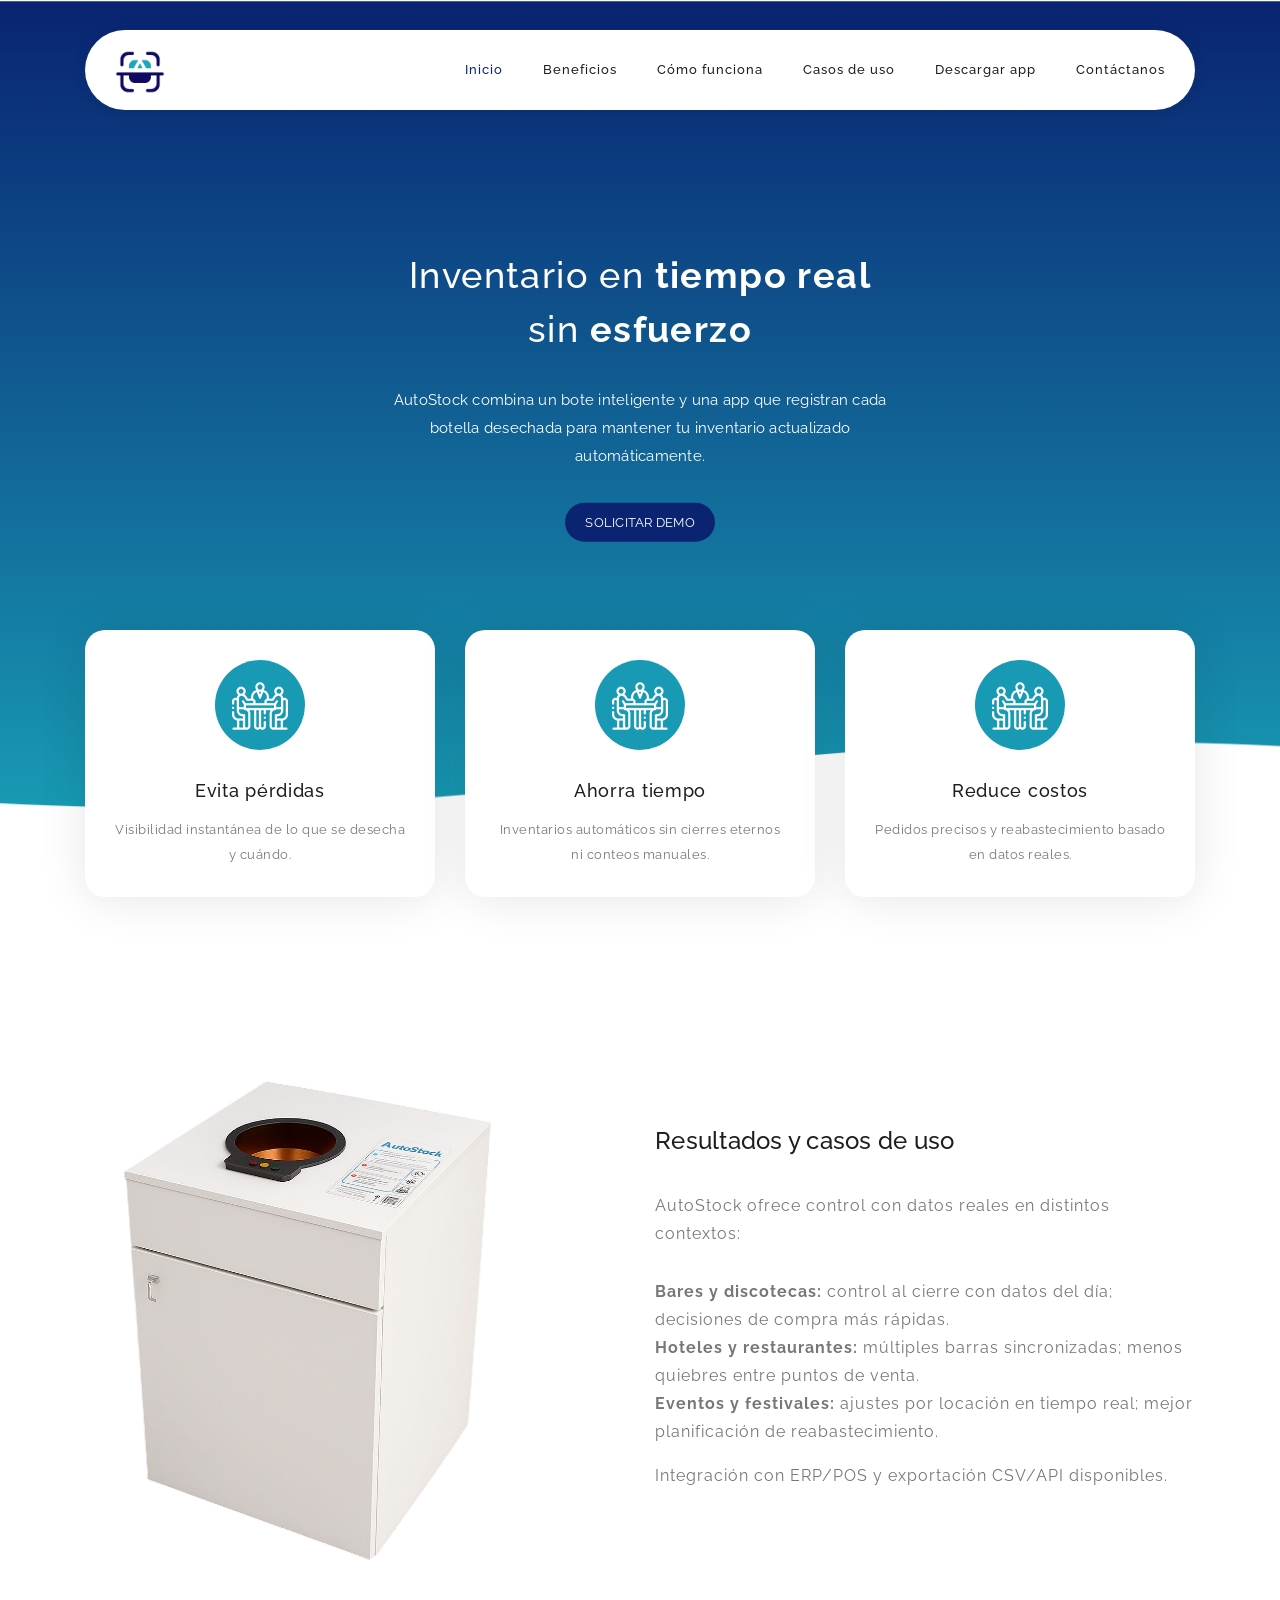
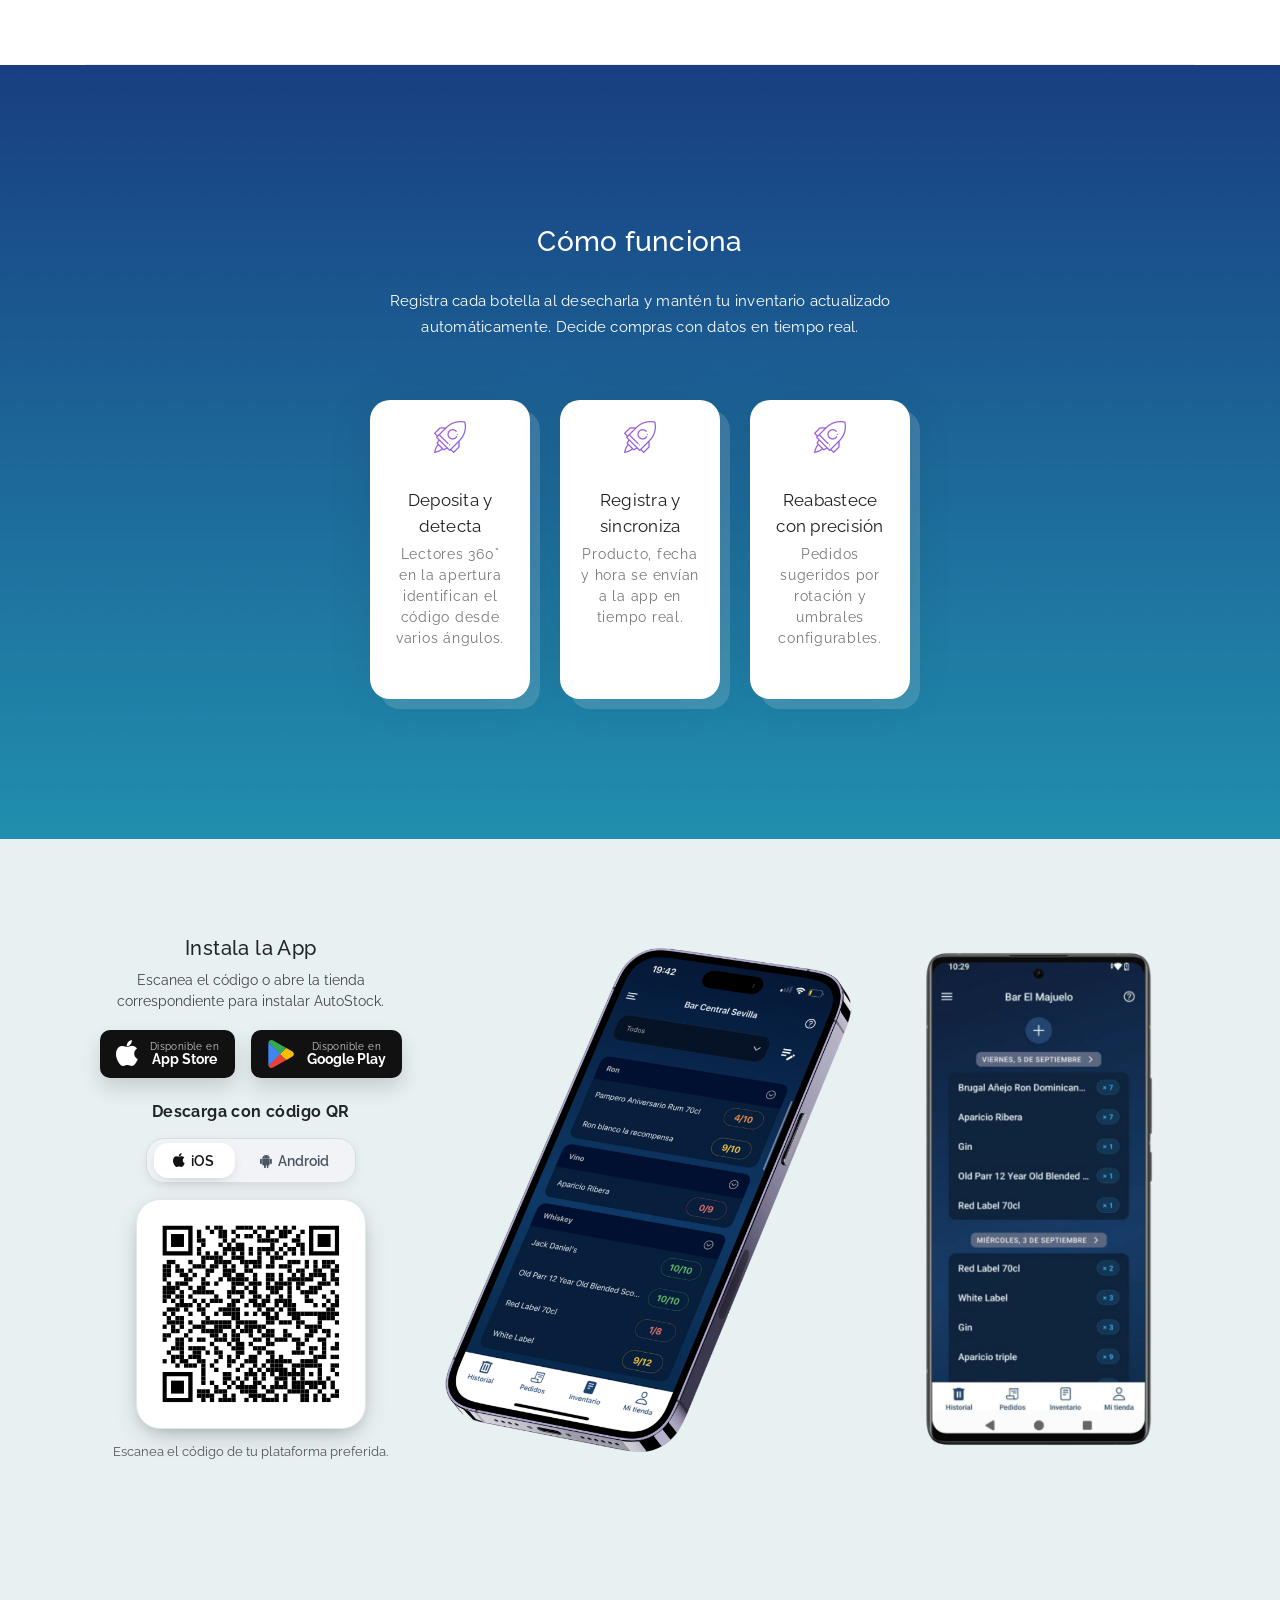
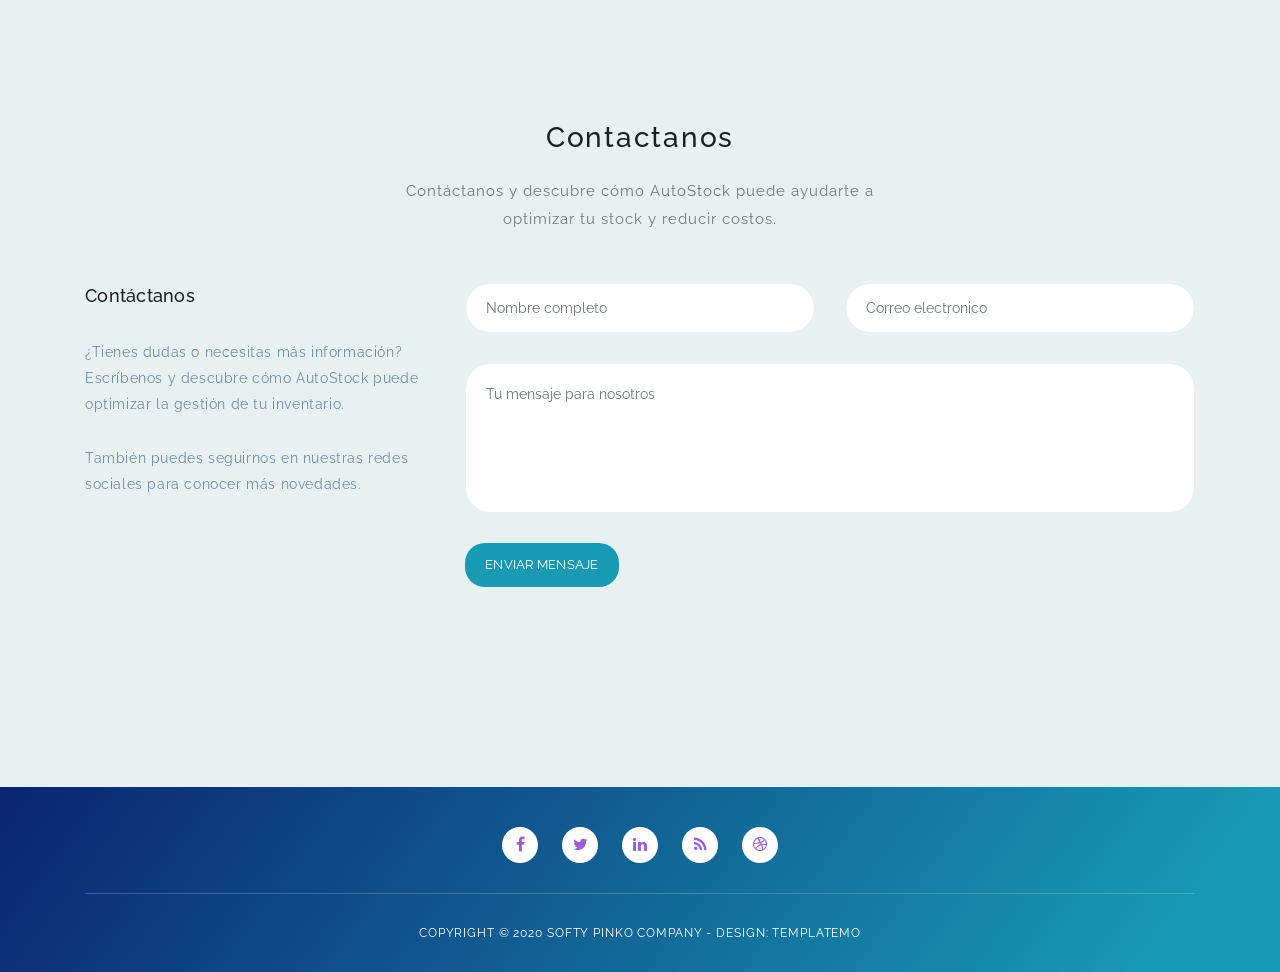
==== commit 9d3da098: "ajustar altura" ====
--- a/index.html
+++ b/index.html
@@ -676,7 +676,7 @@
 
     <!-- ***** Welcome Area Start ***** -->
     <div class="welcome-area" id="welcome"
-        style="--hero-min: 78vh; --hero-pt: 100px; --hero-pb: 60px; --hero-min-sm: 72vh; --hero-pt-sm: 80px; --hero-pb-sm: 40px;">
+        style="--hero-min: 90vh; --hero-pt: 100px; --hero-pb: 60px; --hero-min-sm: 60vh; --hero-pt-sm: 80px; --hero-pb-sm: 40px;">
 
         <!-- ***** Header Text Start ***** -->
         <div class="header-text">
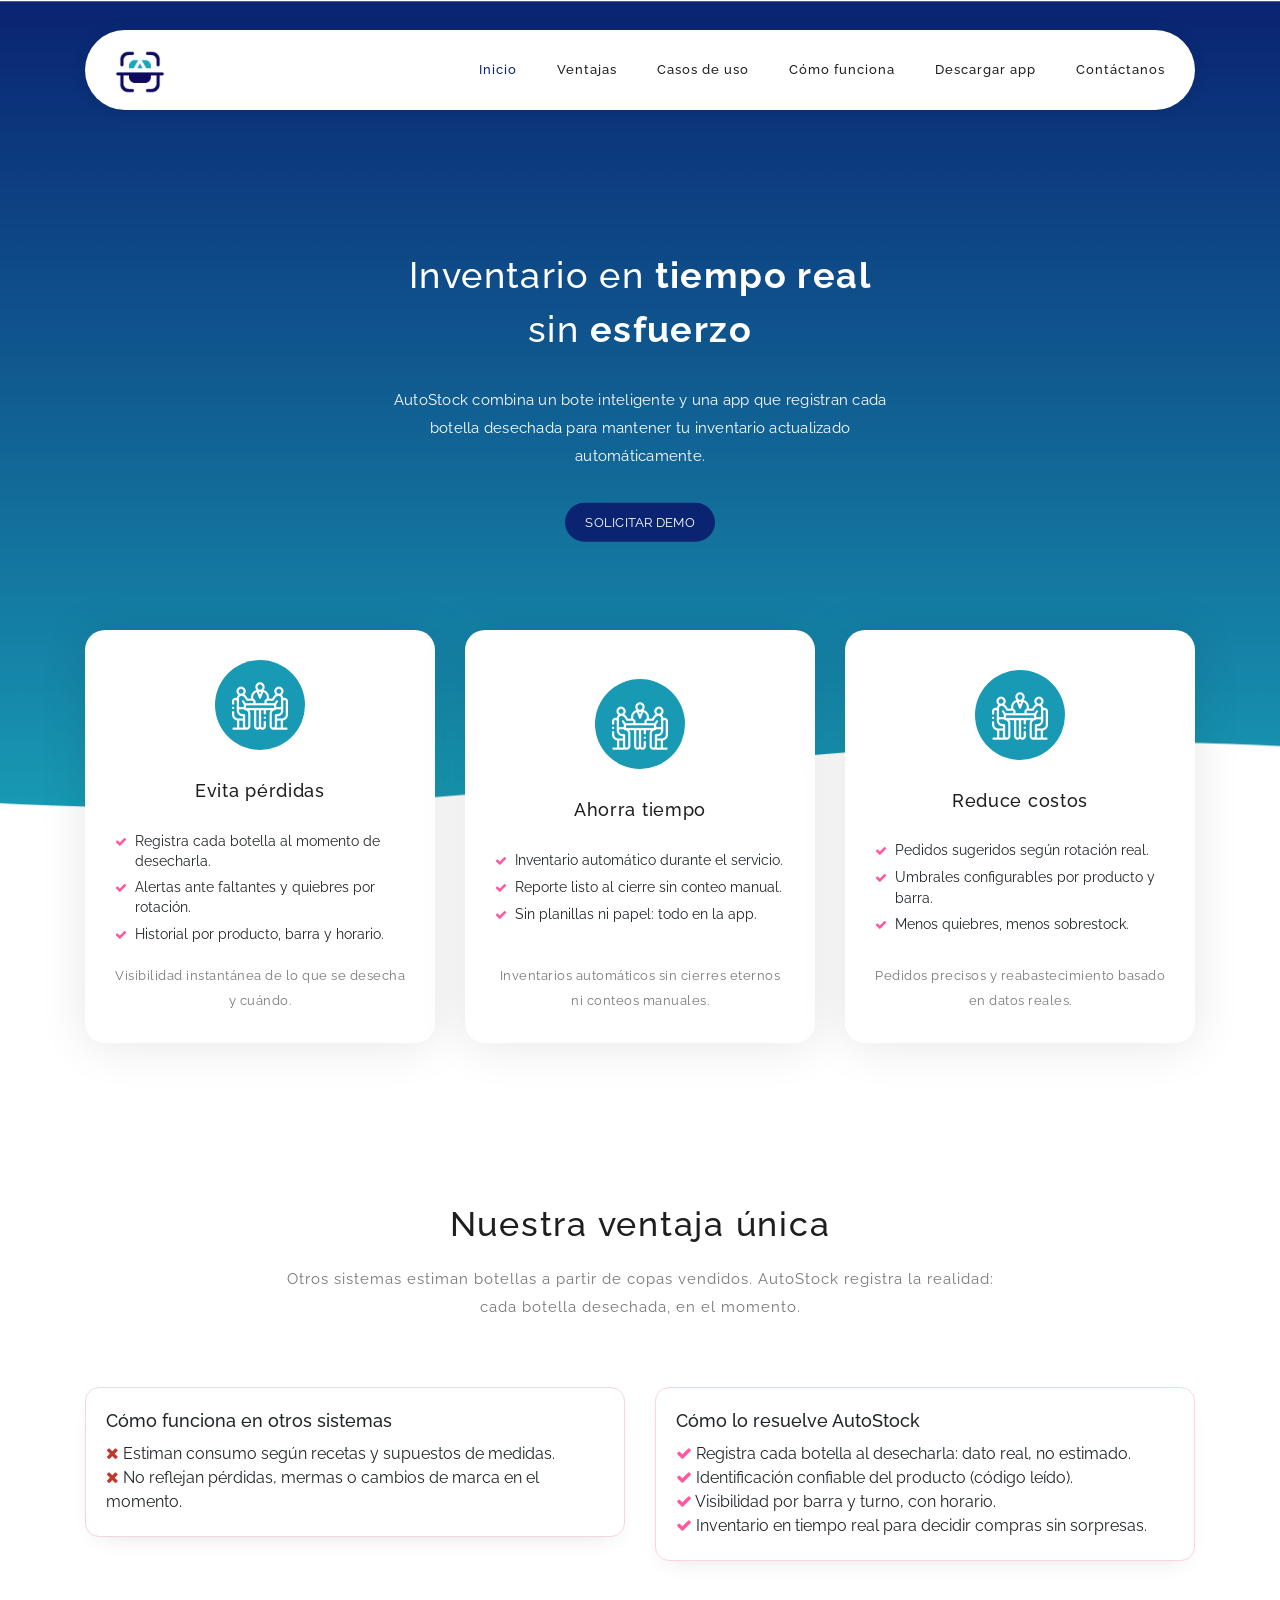
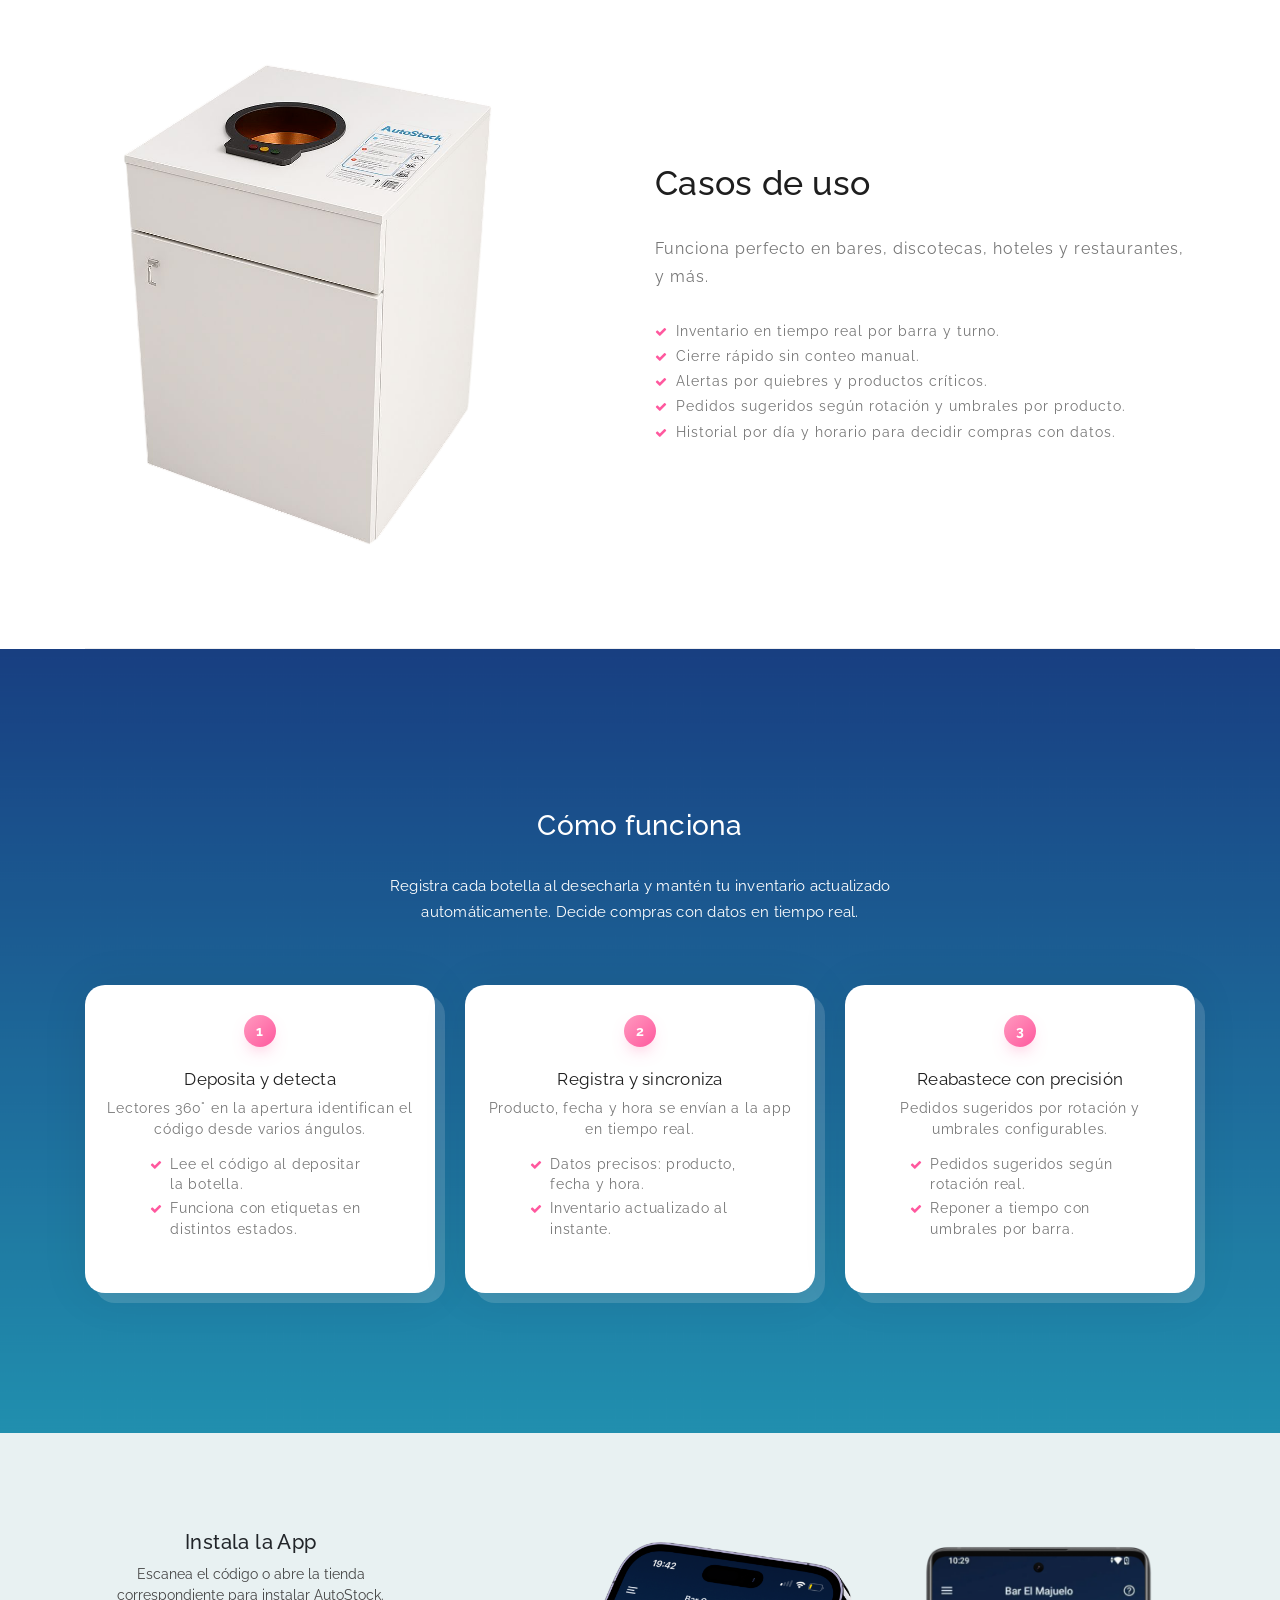
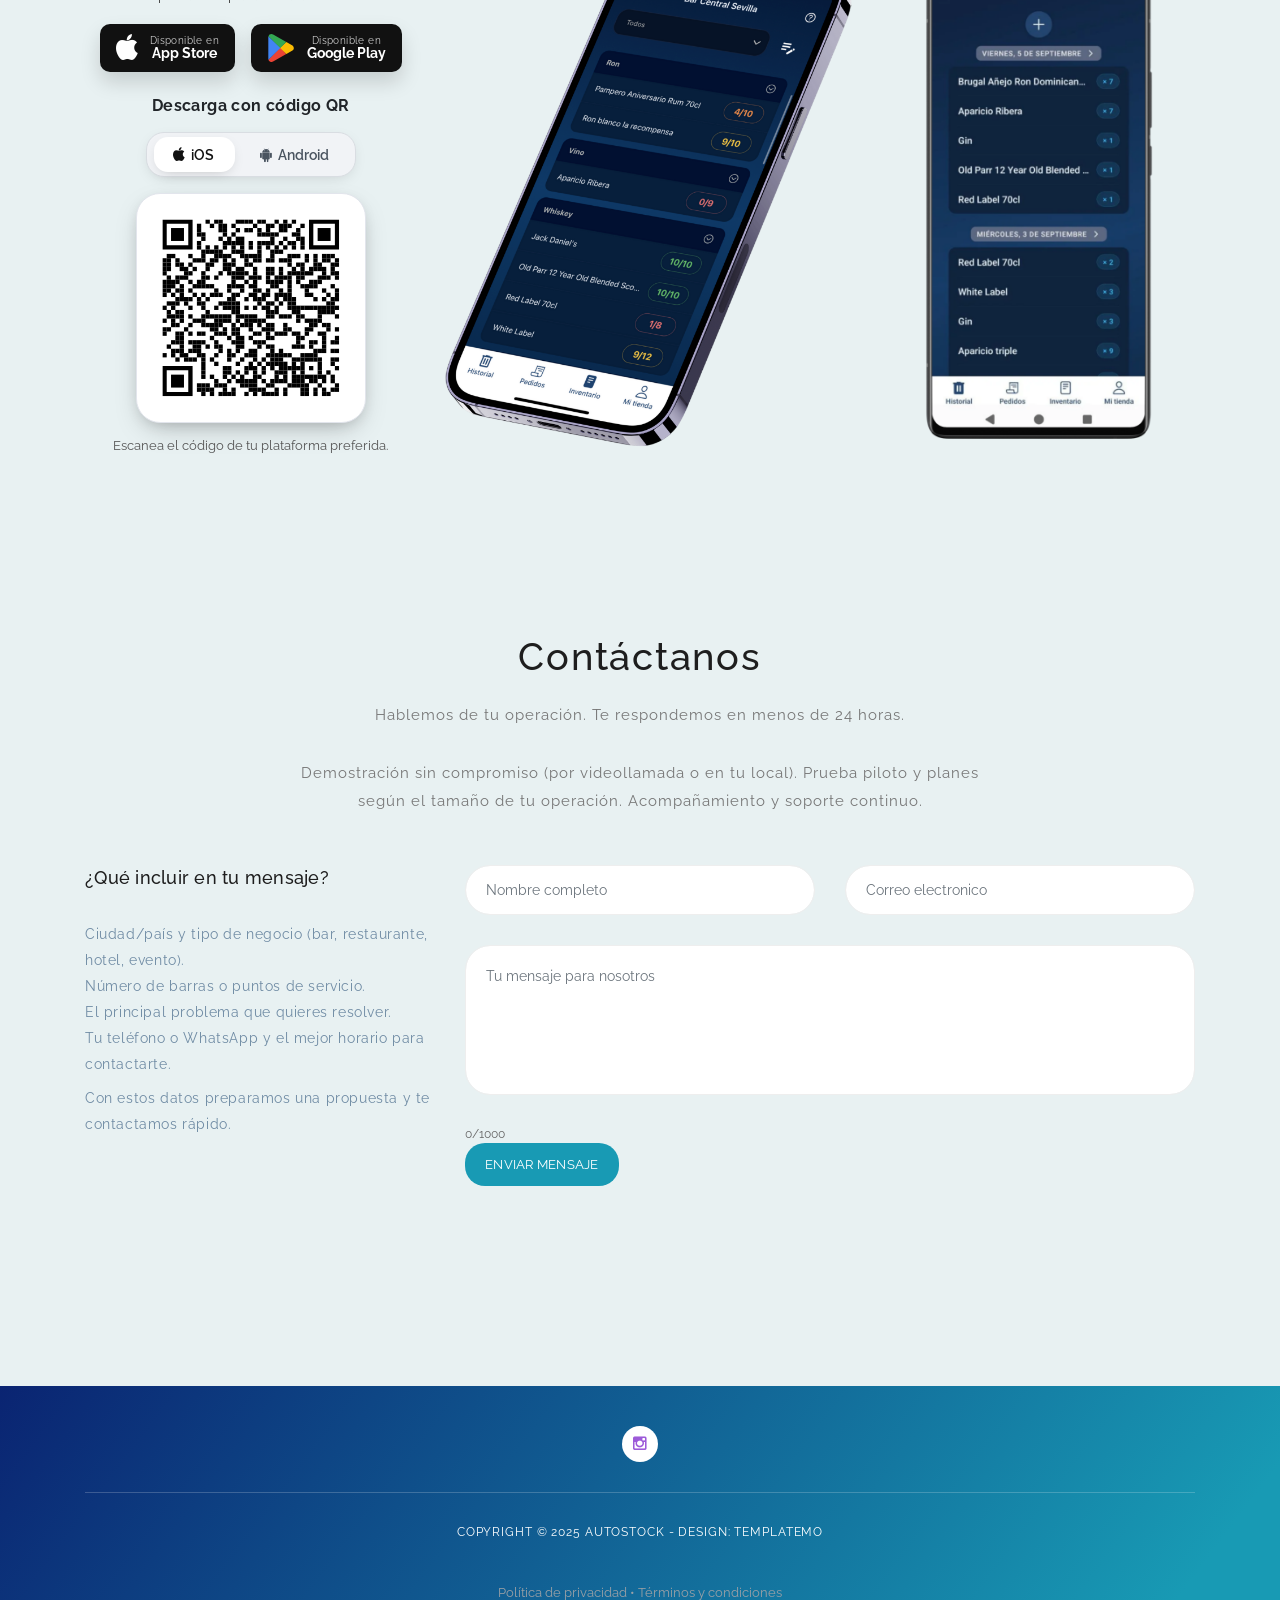
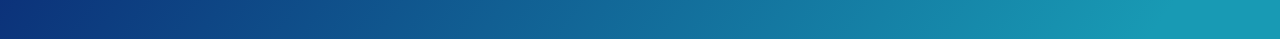
==== commit 89cdbb70: "Enhances site layout and content display Improves responsiveness for tablet devices by adjusting dow" ====
--- a/index.html
+++ b/index.html
@@ -137,16 +137,22 @@
         }
 
         @media (max-width: 991.98px) {
+
+            /* En tablet: permitir salto a dos filas y reducir tamaños */
             #download .download-inline {
                 gap: 20px;
+                flex-wrap: wrap;
+                /* QR arriba, teléfonos abajo */
             }
 
             :root {
-                --device-height: 340px;
+                --device-height: 300px;
+                /* bajar altura de mockups en md */
             }
 
             #download .download-card {
-                max-width: 320px;
+                flex: 1 1 100%;
+                max-width: 100%;
             }
         }
 
@@ -373,6 +379,47 @@
             flex: 1 1 auto;
         }
 
+        /* Cómo funciona: badges y bullets compactos */
+        #work-process .mini-box .step-index {
+            display: inline-flex;
+            align-items: center;
+            justify-content: center;
+            width: 32px;
+            height: 32px;
+            border-radius: 50%;
+            background: linear-gradient(135deg, #ff9abf, #ff589e);
+            color: #fff;
+            font-weight: 700;
+            font-size: 14px;
+            margin-top: 10px;
+            box-shadow: 0 8px 18px -8px rgba(255, 88, 158, .7);
+        }
+
+        #work-process .mini-box .step-points {
+            margin: 10px 0 0;
+            padding: 0;
+            list-style: none;
+            text-align: left;
+            font-size: 13.5px;
+            line-height: 1.45;
+            max-width: 220px;
+        }
+
+        #work-process .mini-box .step-points li {
+            display: flex;
+            align-items: flex-start;
+            gap: 8px;
+            margin: 4px 0;
+        }
+
+        #work-process .mini-box .step-points li i {
+            color: #ff589e;
+            font-size: 12px;
+            line-height: 1.6;
+            margin-top: 2px;
+            flex: 0 0 auto;
+        }
+
         /* ===== Global spacing controls (per-section) ===== */
         /* Default section padding; override with inline CSS vars per section */
         .section {
@@ -464,6 +511,122 @@
 
         .home-feature .features-small-item p {
             margin-top: auto;
+        }
+
+        /* Compact benefit bullets */
+        .home-feature .feature-points {
+            margin: 8px 0 12px;
+            padding: 0;
+            list-style: none;
+            font-size: 14px;
+            line-height: 1.45;
+            text-align: left;
+            /* mejor lectura */
+            display: inline-block;
+            /* se centra dentro de la tarjeta */
+            max-width: 100%;
+        }
+
+        .home-feature .feature-points li {
+            display: flex;
+            align-items: flex-start;
+            gap: 8px;
+            margin: 6px 0;
+        }
+
+        .home-feature .feature-points li i {
+            color: #ff589e;
+            font-size: 12px;
+            line-height: 1.6;
+            margin-top: 2px;
+            flex: 0 0 auto;
+        }
+
+        /* Casos de uso: bullets con checks, consistentes con beneficios */
+        #casos .use-cases {
+            list-style: none;
+            padding: 0;
+            margin: 0;
+        }
+
+        #casos .use-cases>li {
+            margin-bottom: 16px;
+        }
+
+        #casos .use-cases>li>strong {
+            display: block;
+            margin-bottom: 6px;
+        }
+
+        #casos .feature-points {
+            margin: 6px 0 4px;
+            padding: 0;
+            list-style: none;
+            font-size: 14px;
+            line-height: 1.45;
+        }
+
+        #casos .feature-points li {
+            display: flex;
+            align-items: flex-start;
+            gap: 8px;
+            margin: 4px 0;
+        }
+
+        #casos .feature-points li i {
+            color: #ff589e;
+            font-size: 12px;
+            line-height: 1.6;
+            margin-top: 2px;
+            flex: 0 0 auto;
+        }
+
+        /* Ventaja única: comparación clara */
+        #ventaja .compare {
+            display: flex;
+            gap: 24px;
+            align-items: stretch;
+            justify-content: center;
+        }
+
+        #ventaja .compare-card {
+            flex: 1 1 0;
+            background: #fff;
+            border: 1px solid #eee;
+            border-radius: 14px;
+            padding: 22px 20px;
+            box-shadow: 0 10px 24px -12px rgba(0, 0, 0, .12);
+        }
+
+        #ventaja .compare-card h5 {
+            font-size: 18px;
+            margin: 0 0 10px;
+        }
+
+        #ventaja .compare-card .feature-points {
+            margin: 8px 0 0;
+        }
+
+        #ventaja .compare-card.neg {
+            border-color: #f1d7de;
+        }
+
+        #ventaja .compare-card.pos {
+            border-color: #ffd1e1;
+        }
+
+        #ventaja .compare-card.neg .feature-points li i {
+            color: #c0392b;
+        }
+
+        #ventaja .compare-card.pos .feature-points li i {
+            color: #ff589e;
+        }
+
+        @media (max-width: 991.98px) {
+            #ventaja .compare {
+                flex-direction: column;
+            }
         }
 
         #contact-us .contact-form form {
@@ -625,6 +788,68 @@
             #contact-us .contact-form.sent .success-panel {
                 display: flex;
             }
+        }
+
+        /* ===== Títulos de sección: subir tamaños (Contacto un poco más grande) ===== */
+        .section .section-title {
+            font-size: 34px;
+            line-height: 1.25;
+        }
+
+        #contact-us .section-title {
+            font-size: 38px;
+        }
+
+        /* Cómo funciona usa h1 en la mini section */
+        .mini .info h1 {
+            font-size: 36px;
+            line-height: 1.22;
+        }
+
+        @media (max-width: 575.98px) {
+            .section .section-title {
+                font-size: 28px;
+            }
+
+            #contact-us .section-title {
+                font-size: 32px;
+            }
+
+            .mini .info h1 {
+                font-size: 30px;
+            }
+        }
+
+        /* ===== Footer: spacing + legal links ===== */
+        footer {
+            padding-bottom: 36px;
+            /* separa del borde inferior */
+        }
+
+        footer .legal {
+            margin-top: 12px;
+            font-size: 13px;
+            color: #9aa0a6;
+            text-align: center;
+            /* centrado consistente */
+        }
+
+        footer .legal a {
+            color: inherit;
+            text-decoration: underline;
+            text-underline-offset: 2px;
+        }
+
+        footer .legal a:hover {
+            color: #555;
+            text-decoration-thickness: from-font;
+        }
+
+        /* Contact form message counter */
+        #contact-us .char-counter {
+            font-size: 12px;
+            color: #666;
+            margin-top: 6px;
         }
     </style>
 
@@ -657,9 +882,9 @@
                         <!-- ***** Menu Start ***** -->
                         <ul class="nav">
                             <li><a href="#welcome" class="active">Inicio</a></li>
-                            <li><a href="#beneficios">Beneficios</a></li>
+                            <li><a href="#ventaja">Ventajas</a></li>
+                            <li><a href="#casos">Casos de uso</a></li>
                             <li><a href="#work-process">Cómo funciona</a></li>
-                            <li><a href="#casos">Casos de uso</a></li>
                             <li><a href="#download">Descargar app</a></li>
                             <li><a href="#contact-us">Contáctanos</a></li>
                         </ul>
@@ -711,6 +936,14 @@
                                     <i><img src="assets/images/featured-item-01.png" alt=""></i>
                                 </div>
                                 <h5 class="features-title">Evita pérdidas</h5>
+                                <ul class="feature-points">
+                                    <li><i class="fa fa-check" aria-hidden="true"></i><span>Registra cada botella al
+                                            momento de desecharla.</span></li>
+                                    <li><i class="fa fa-check" aria-hidden="true"></i><span>Alertas ante faltantes y
+                                            quiebres por rotación.</span></li>
+                                    <li><i class="fa fa-check" aria-hidden="true"></i><span>Historial por producto,
+                                            barra y horario.</span></li>
+                                </ul>
                                 <p>Visibilidad instantánea de lo que se desecha y cuándo.</p>
                             </div>
                         </div>
@@ -722,6 +955,14 @@
                                     <i><img src="assets/images/featured-item-01.png" alt=""></i>
                                 </div>
                                 <h5 class="features-title">Ahorra tiempo</h5>
+                                <ul class="feature-points">
+                                    <li><i class="fa fa-check" aria-hidden="true"></i><span>Inventario automático
+                                            durante el servicio.</span></li>
+                                    <li><i class="fa fa-check" aria-hidden="true"></i><span>Reporte listo al cierre sin
+                                            conteo manual.</span></li>
+                                    <li><i class="fa fa-check" aria-hidden="true"></i><span>Sin planillas ni papel: todo
+                                            en la app.</span></li>
+                                </ul>
                                 <p>Inventarios automáticos sin cierres eternos ni conteos manuales.</p>
                             </div>
                         </div>
@@ -733,6 +974,14 @@
                                     <i><img src="assets/images/featured-item-01.png" alt=""></i>
                                 </div>
                                 <h5 class="features-title">Reduce costos</h5>
+                                <ul class="feature-points">
+                                    <li><i class="fa fa-check" aria-hidden="true"></i><span>Pedidos sugeridos según
+                                            rotación real.</span></li>
+                                    <li><i class="fa fa-check" aria-hidden="true"></i><span>Umbrales configurables por
+                                            producto y barra.</span></li>
+                                    <li><i class="fa fa-check" aria-hidden="true"></i><span>Menos quiebres, menos
+                                            sobrestock.</span></li>
+                                </ul>
                                 <p>Pedidos precisos y reabastecimiento basado en datos reales.</p>
                             </div>
                         </div>
@@ -742,6 +991,55 @@
         </div>
     </section>
     <!-- ***** Features Small End ***** -->
+
+    <!-- ***** Differentiator Start ***** -->
+    <section class="section" id="ventaja"
+        style="--section-pt: 50px; --section-pb: 30px; --section-pt-md: 40px; --section-pb-md: 30px; --section-pt-sm: 30px; --section-pb-sm: 20px;">
+        <div class="container">
+            <div class="row">
+                <div class="col-lg-12">
+                    <div class="center-heading">
+                        <h2 class="section-title">Nuestra ventaja única</h2>
+                    </div>
+                </div>
+                <div class="offset-lg-2 col-lg-8">
+                    <div class="center-text">
+                        <p>Otros sistemas estiman botellas a partir de copas vendidos. AutoStock registra la realidad:
+                            cada botella desechada, en el momento.</p>
+                    </div>
+                </div>
+            </div>
+            <div class="row mt-3">
+                <div class="col-lg-6 col-md-12">
+                    <div class="compare-card neg">
+                        <h5>Cómo funciona en otros sistemas</h5>
+                        <ul class="feature-points">
+                            <li><i class="fa fa-times" aria-hidden="true"></i><span> Estiman consumo según recetas y
+                                    supuestos de medidas.</span></li>
+                            <li><i class="fa fa-times" aria-hidden="true"></i><span> No reflejan pérdidas, mermas o
+                                    cambios de marca en el momento.</span></li>
+                        </ul>
+                    </div>
+                </div>
+                <div class="col-lg-6 col-md-12 mt-4 mt-lg-0">
+                    <div class="compare-card pos">
+                        <h5>Cómo lo resuelve AutoStock</h5>
+                        <ul class="feature-points">
+                            <li><i class="fa fa-check" aria-hidden="true"></i><span> Registra cada botella al
+                                    desecharla: dato real, no estimado.</span></li>
+                            <li><i class="fa fa-check" aria-hidden="true"></i><span> Identificación confiable del
+                                    producto (código leído).</span></li>
+                            <li><i class="fa fa-check" aria-hidden="true"></i><span> Visibilidad por barra y turno, con
+                                    horario.</span></li>
+                            <li><i class="fa fa-check" aria-hidden="true"></i><span> Inventario en tiempo real para
+                                    decidir compras sin sorpresas.</span></li>
+                        </ul>
+                    </div>
+                </div>
+            </div>
+        </div>
+    </section>
+    <!-- ***** Differentiator End ***** -->
 
     <!-- ***** Features Big Item Start ***** -->
     <section class="section padding-top-70 padding-bottom-0" id="casos"
@@ -755,21 +1053,22 @@
                 <div class="col-lg-1"></div>
                 <div class="col-lg-6 col-md-12 col-sm-12 align-self-center mobile-top-fix">
                     <div class="left-heading">
-                        <h2 class="section-title">Resultados y casos de uso</h2>
+                        <h2 class="section-title">Casos de uso</h2>
                     </div>
                     <div class="left-text">
-                        <p>
-                            AutoStock ofrece control con datos reales en distintos contextos:
-                        </p>
-                        <ul>
-                            <li><strong>Bares y discotecas:</strong> control al cierre con datos del día; decisiones de
-                                compra más rápidas.</li>
-                            <li><strong>Hoteles y restaurantes:</strong> múltiples barras sincronizadas; menos quiebres
-                                entre puntos de venta.</li>
-                            <li><strong>Eventos y festivales:</strong> ajustes por locación en tiempo real; mejor
-                                planificación de reabastecimiento.</li>
+                        <p>Funciona perfecto en bares, discotecas, hoteles y restaurantes, y más.</p>
+                        <ul class="feature-points">
+                            <li><i class="fa fa-check" aria-hidden="true"></i><span>Inventario en tiempo real por barra
+                                    y turno.</span></li>
+                            <li><i class="fa fa-check" aria-hidden="true"></i><span>Cierre rápido sin conteo
+                                    manual.</span></li>
+                            <li><i class="fa fa-check" aria-hidden="true"></i><span>Alertas por quiebres y productos
+                                    críticos.</span></li>
+                            <li><i class="fa fa-check" aria-hidden="true"></i><span>Pedidos sugeridos según rotación y
+                                    umbrales por producto.</span></li>
+                            <li><i class="fa fa-check" aria-hidden="true"></i><span>Historial por día y horario para
+                                    decidir compras con datos.</span></li>
                         </ul>
-                        <p class="mt-3">Integración con ERP/POS y exportación CSV/API disponibles.</p>
                     </div>
                 </div>
             </div>
@@ -800,25 +1099,43 @@
 
                 <!-- ***** Mini Box Start ***** -->
                 <div class="row justify-content-center">
-                    <div class="col-lg-2 col-md-3 col-sm-6 col-6">
+                    <div class="col-lg-4 col-md-4 col-sm-6 col-6">
                         <a href="#" class="mini-box">
-                            <i><img src="assets/images/work-process-item-01.png" alt=""></i>
+                            <span class="step-index">1</span>
                             <strong>Deposita y detecta</strong>
                             <span>Lectores 360° en la apertura identifican el código desde varios ángulos.</span>
+                            <ul class="step-points">
+                                <li><i class="fa fa-check" aria-hidden="true"></i><span>Lee el código al depositar la
+                                        botella.</span></li>
+                                <li><i class="fa fa-check" aria-hidden="true"></i><span>Funciona con etiquetas en
+                                        distintos estados.</span></li>
+                            </ul>
                         </a>
                     </div>
-                    <div class="col-lg-2 col-md-3 col-sm-6 col-6">
+                    <div class="col-lg-4 col-md-4 col-sm-6 col-6">
                         <a href="#" class="mini-box">
-                            <i><img src="assets/images/work-process-item-01.png" alt=""></i>
+                            <span class="step-index">2</span>
                             <strong>Registra y sincroniza</strong>
                             <span>Producto, fecha y hora se envían a la app en tiempo real.</span>
+                            <ul class="step-points">
+                                <li><i class="fa fa-check" aria-hidden="true"></i><span>Datos precisos: producto, fecha
+                                        y hora.</span></li>
+                                <li><i class="fa fa-check" aria-hidden="true"></i><span>Inventario actualizado al
+                                        instante.</span></li>
+                            </ul>
                         </a>
                     </div>
-                    <div class="col-lg-2 col-md-3 col-sm-6 col-6">
+                    <div class="col-lg-4 col-md-4 col-sm-6 col-6">
                         <a href="#" class="mini-box">
-                            <i><img src="assets/images/work-process-item-01.png" alt=""></i>
+                            <span class="step-index">3</span>
                             <strong>Reabastece con precisión</strong>
                             <span>Pedidos sugeridos por rotación y umbrales configurables.</span>
+                            <ul class="step-points">
+                                <li><i class="fa fa-check" aria-hidden="true"></i><span>Pedidos sugeridos según rotación
+                                        real.</span></li>
+                                <li><i class="fa fa-check" aria-hidden="true"></i><span>Reponer a tiempo con umbrales
+                                        por barra.</span></li>
+                            </ul>
                         </a>
                     </div>
                 </div>
@@ -832,7 +1149,7 @@
 
     <!-- ***** Download App Start ***** -->
     <section class="section colored" id="download"
-        style="--section-pt: 80px; --section-pb: 80px; --section-pt-md: 64px; --section-pb-md: 64px; --section-pt-sm: 48px; --section-pb-sm: 48px;">
+        style="--section-pt: 80px; --section-pb: 0px; --section-pt-md: 64px; --section-pb-md: 64px; --section-pt-sm: 48px; --section-pb-sm: 48px;">
         <div class="container">
             <div class="download-inline">
                 <div class="download-card">
@@ -900,13 +1217,15 @@
             <div class="row">
                 <div class="col-lg-12">
                     <div class="center-heading">
-                        <h2 class="section-title">Contactanos</h2>
-                    </div>
-                </div>
-                <div class="offset-lg-3 col-lg-6">
+                        <h2 class="section-title">Contáctanos</h2>
+                    </div>
+                </div>
+                <div class="offset-lg-2 col-lg-8">
                     <div class="center-text">
-                        <p>Contáctanos y descubre cómo AutoStock puede ayudarte a optimizar tu stock y reducir costos.
-                        </p>
+                        <p>Hablemos de tu operación. Te respondemos en menos de 24&nbsp;horas.</p>
+                        <p>Demostración sin compromiso (por videollamada o en tu local).
+                            Prueba piloto y planes según el tamaño de tu operación.
+                            Acompañamiento y soporte continuo.</p>
                     </div>
                 </div>
             </div>
@@ -915,11 +1234,15 @@
             <div class="row">
                 <!-- ***** Contact Text Start ***** -->
                 <div class="col-lg-4 col-md-6 col-sm-12">
-                    <h5 class="margin-bottom-30">Contáctanos</h5>
+                    <h5 class="margin-bottom-30">¿Qué incluir en tu mensaje?</h5>
                     <div class="contact-text">
-                        <p>¿Tienes dudas o necesitas más información? Escríbenos y descubre cómo AutoStock puede
-                            optimizar la gestión de tu inventario.</p>
-                        <p>También puedes seguirnos en nuestras redes sociales para conocer más novedades.</p>
+                        <ul>
+                            <li>Ciudad/país y tipo de negocio (bar, restaurante, hotel, evento).</li>
+                            <li>Número de barras o puntos de servicio.</li>
+                            <li>El principal problema que quieres resolver.</li>
+                            <li>Tu teléfono o WhatsApp y el mejor horario para contactarte.</li>
+                        </ul>
+                        <p class="mt-2">Con estos datos preparamos una propuesta y te contactamos rápido.</p>
                     </div>
                 </div>
                 <!-- ***** Contact Text End ***** -->
@@ -928,9 +1251,6 @@
                 <div class="col-lg-8 col-md-6 col-sm-12">
                     <div class="contact-form">
                         <form id="contact" action="" method="get">
-                            <!-- Honeypot anti-bot field (no borrar). Si se llena => se aborta sin llamar Lambda -->
-                            <input type="text" name="company" class="hp-field" tabindex="-1" autocomplete="off"
-                                aria-hidden="true">
                             <div class="row">
                                 <div class="col-lg-6 col-md-12 col-sm-12">
                                     <fieldset>
@@ -947,7 +1267,9 @@
                                 <div class="col-lg-12">
                                     <fieldset>
                                         <textarea name="message" rows="6" class="form-control" id="message"
+                                            maxlength="1000" aria-describedby="messageCounter"
                                             placeholder="Tu mensaje para nosotros" required=""></textarea>
+                                        <div id="messageCounter" class="char-counter">0/1000</div>
                                     </fieldset>
                                 </div>
                                 <div class="col-lg-12">
@@ -979,17 +1301,24 @@
             <div class="row">
                 <div class="col-lg-12 col-md-12 col-sm-12">
                     <ul class="social">
-                        <li><a href="#"><i class="fa fa-facebook"></i></a></li>
-                        <li><a href="#"><i class="fa fa-twitter"></i></a></li>
-                        <li><a href="#"><i class="fa fa-linkedin"></i></a></li>
-                        <li><a href="#"><i class="fa fa-rss"></i></a></li>
-                        <li><a href="#"><i class="fa fa-dribbble"></i></a></li>
+                        <!-- Reemplaza la URL con tu perfil real de Instagram -->
+                        <li><a href="https://www.instagram.com/autostock_es/" target="_blank" rel="noopener"
+                                aria-label="Instagram"><i class="fa fa-instagram"></i></a></li>
                     </ul>
                 </div>
             </div>
             <div class="row">
                 <div class="col-lg-12">
-                    <p class="copyright">Copyright &copy; 2020 Softy Pinko Company - Design: TemplateMo</p>
+                    <p class="copyright">Copyright &copy; 2025 AutoStock - Design: TemplateMo</p>
+                </div>
+            </div>
+            <div class="row">
+                <div class="col-lg-12">
+                    <p class="legal">
+                        <a href="privacy/" aria-label="Política de privacidad">Política de privacidad</a>
+                        <span aria-hidden="true"> • </span>
+                        <a href="terms/" aria-label="Términos y condiciones">Términos y condiciones</a>
+                    </p>
                 </div>
             </div>
         </div>
@@ -1061,7 +1390,8 @@
             var loadTs = Date.now();
             var RATE_LIMIT_SECONDS = 60; // enfriar 1 minuto
             var MIN_DELTA_MS = 1200; // mínimo 1.2s para considerar humano
-            // Endpoint de tu AWS Lambda (API Gateway). Reemplazar antes de producción.
+            // Endpoint de tu AWS Lambda (API Gateway). Reemplaza la URL cuando lo tengas listo.
+            // Debe responder con status 200 para considerarse éxito.
             // Ejemplo: https://abc123xyz.execute-api.us-east-1.amazonaws.com/prod/contact
             var LAMBDA_ENDPOINT = 'https://REEMPLAZA-TU-ENDPOINT.execute-api.region.amazonaws.com/prod/contact';
 
@@ -1156,9 +1486,17 @@
                 }
                 // Timeout manual por si la lambda no responde
                 var aborted = false;
-                var timeout = setTimeout(function () { aborted = true; disableForm(false); restoreBtn(); setStatus('Tiempo de espera excedido, intenta nuevamente.', 'error'); }, 15000);
+                var timeout = setTimeout(function () {
+                    aborted = true;
+                    disableForm(false);
+                    restoreBtn();
+                    setStatus('Tiempo de espera excedido, intenta nuevamente. Si el problema persiste, escríbenos a <a href="mailto:autostock.public@gmail.com">autostock.public@gmail.com</a>.', 'error');
+                }, 15000);
                 if (!/^https?:\/\//i.test(LAMBDA_ENDPOINT)) {
-                    disableForm(false); restoreBtn(); setStatus('Configuración incompleta del endpoint.', 'error'); return;
+                    disableForm(false);
+                    restoreBtn();
+                    setStatus('Configuración incompleta del endpoint. También puedes contactarnos en <a href="mailto:autostock.public@gmail.com">autostock.public@gmail.com</a>.', 'error');
+                    return;
                 }
                 fetch(LAMBDA_ENDPOINT, {
                     method: 'POST',
@@ -1167,17 +1505,18 @@
                 }).then(function (r) {
                     if (aborted) return;
                     clearTimeout(timeout);
-                    if (r.ok) {
+                    // Éxito explícito si status === 200
+                    if (r.status === 200) {
                         setStatus('Mensaje enviado correctamente.', 'ok');
                         markSent(); storeSent();
-                    } else {
-                        return r.text().then(function (txt) { throw new Error(txt || ('HTTP ' + r.status)); });
+                        return;
                     }
+                    return r.text().then(function (txt) { throw new Error(txt || ('HTTP ' + r.status)); });
                 }).catch(function (err) {
                     if (aborted) return;
                     clearTimeout(timeout);
                     disableForm(false); restoreBtn();
-                    setStatus('Error al enviar. Intenta más tarde.', 'error');
+                    setStatus('Hubo un error al enviar. Puedes escribirnos a <a href="mailto:autostock.public@gmail.com">autostock.public@gmail.com</a>.', 'error');
                     console.error('Contact form error', err);
                 });
             });
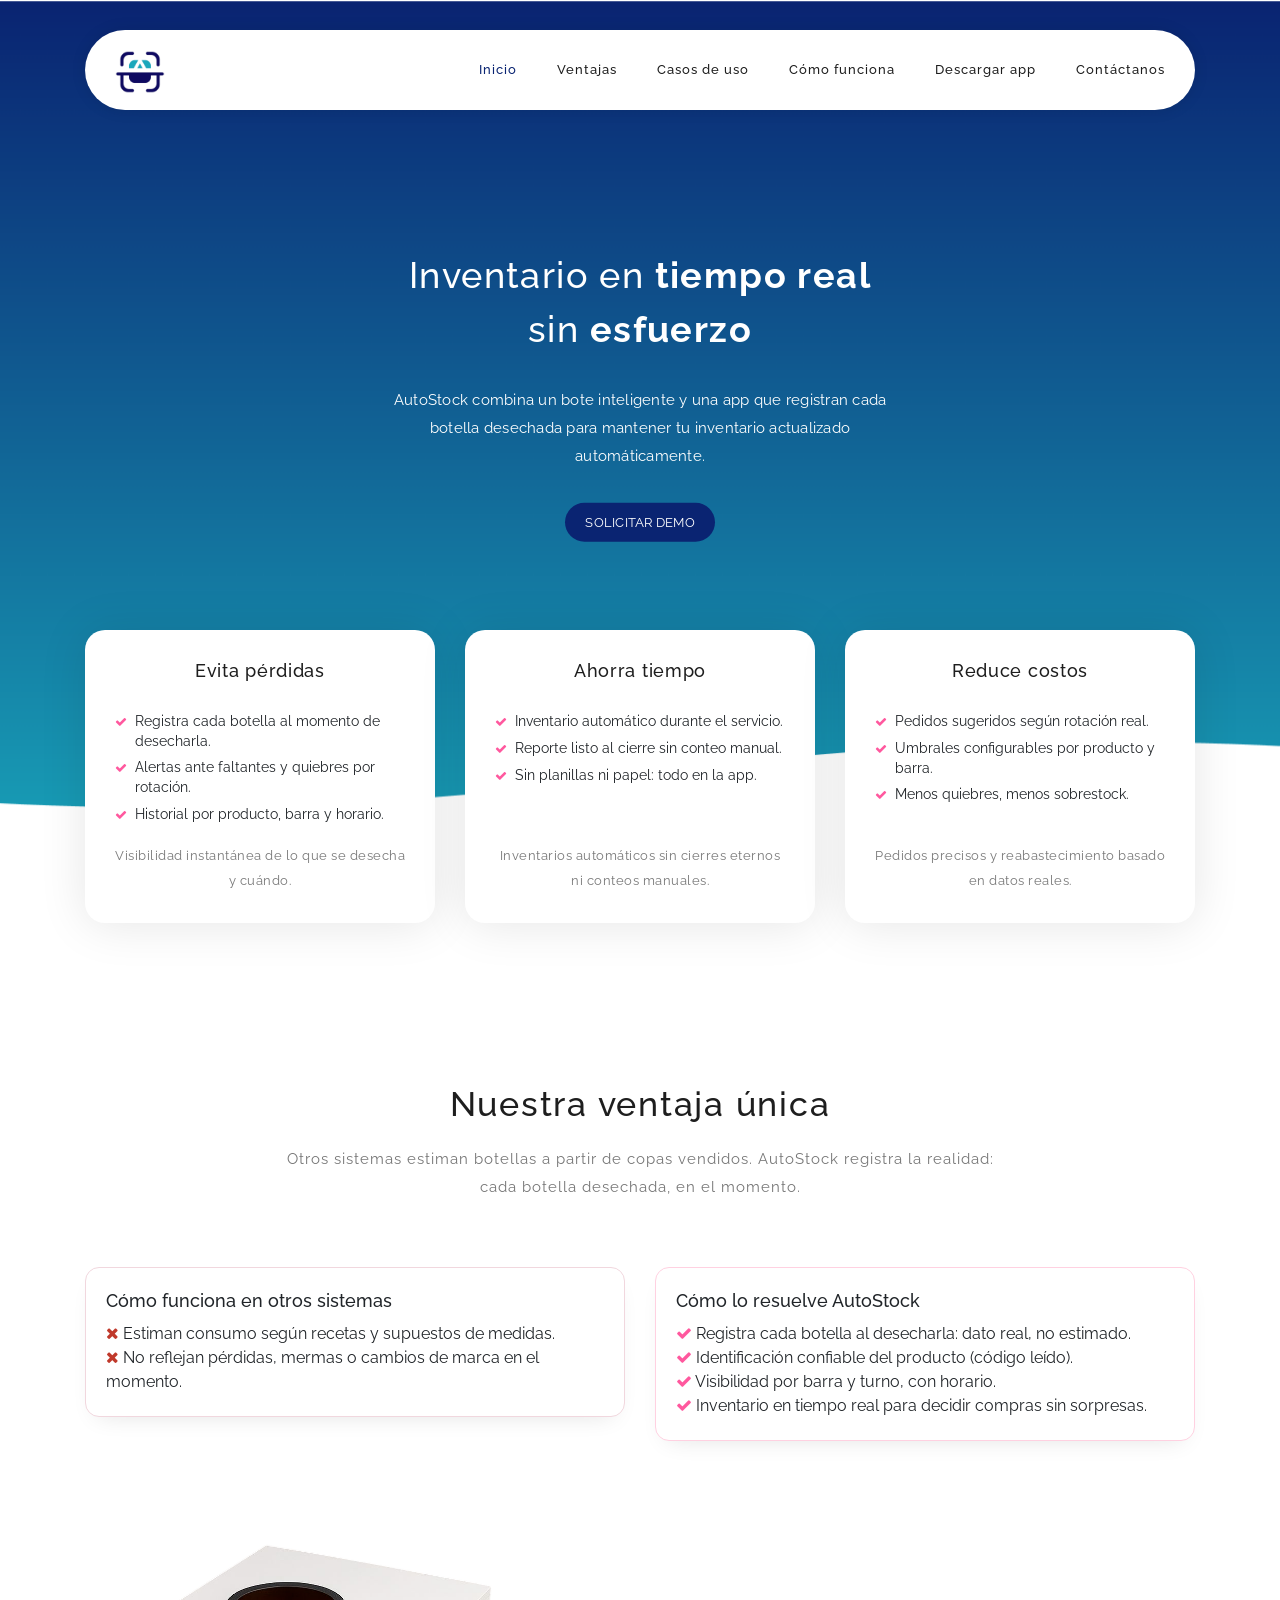
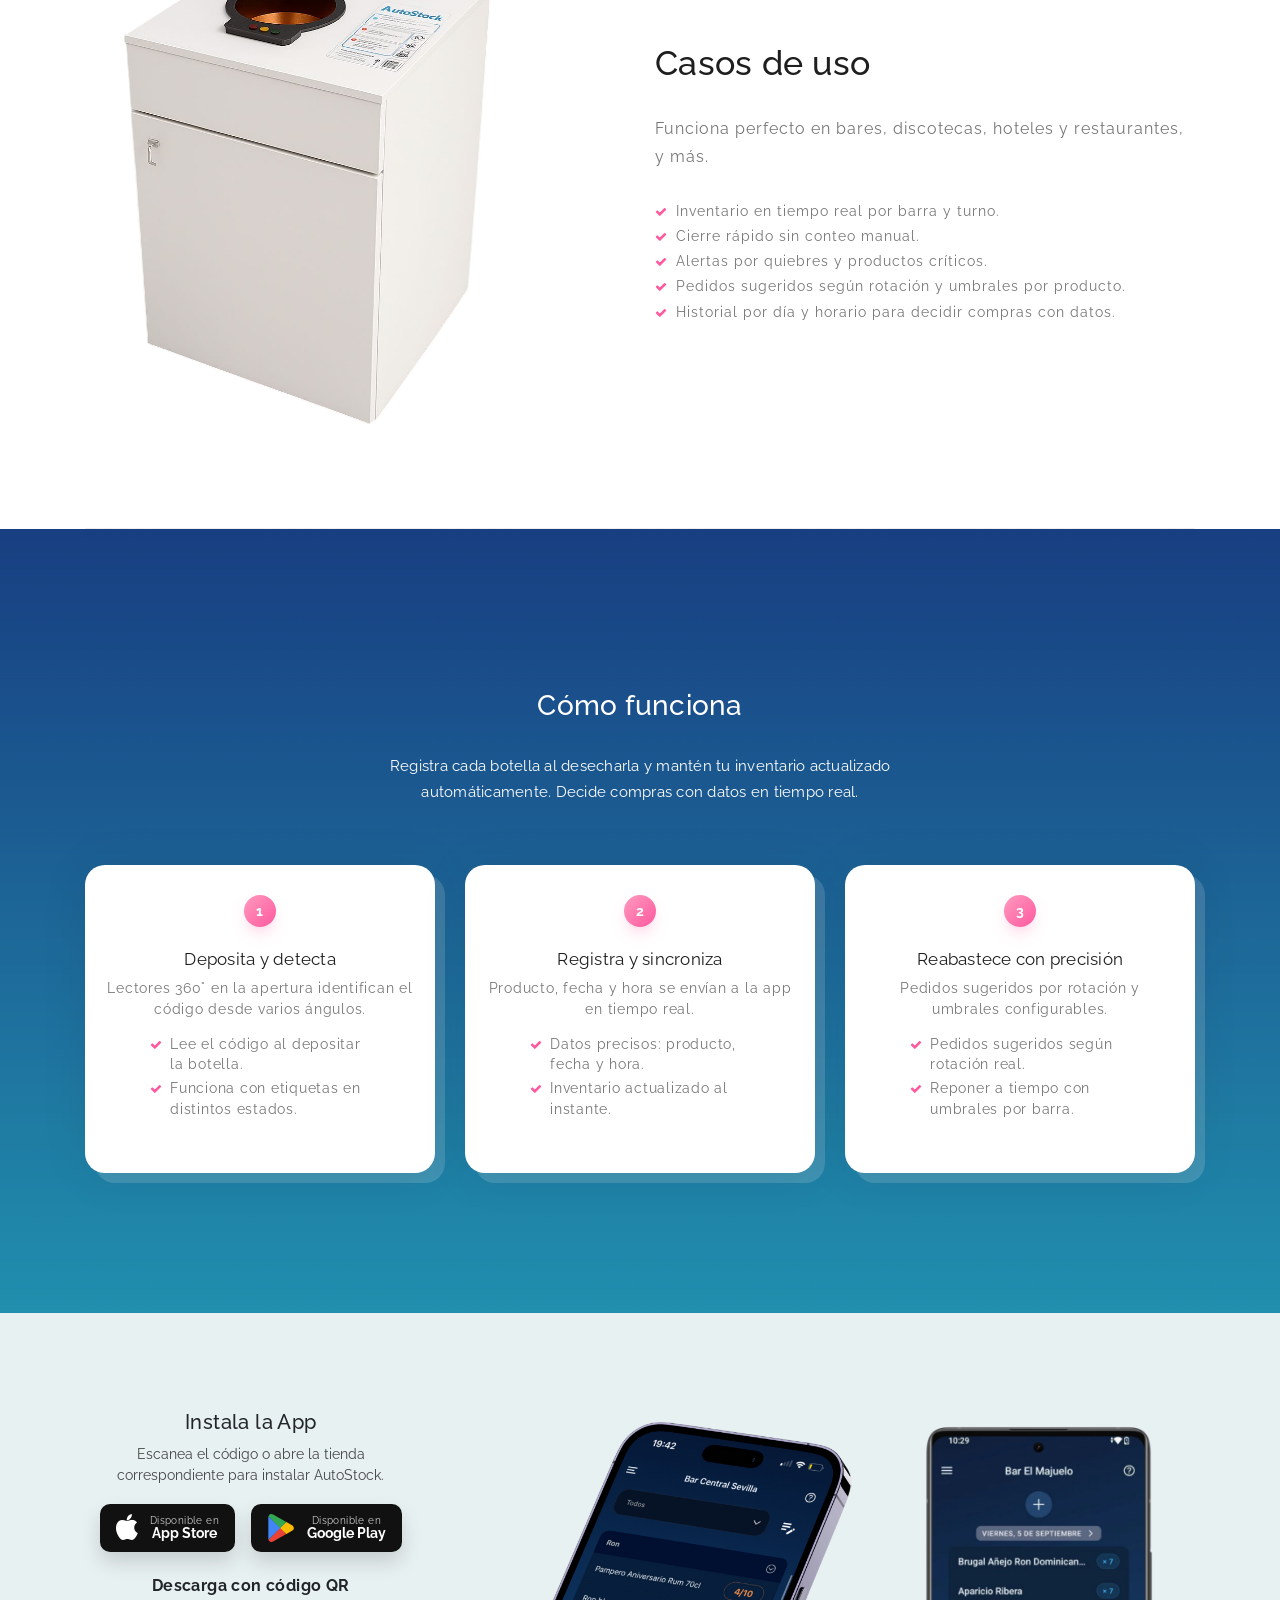
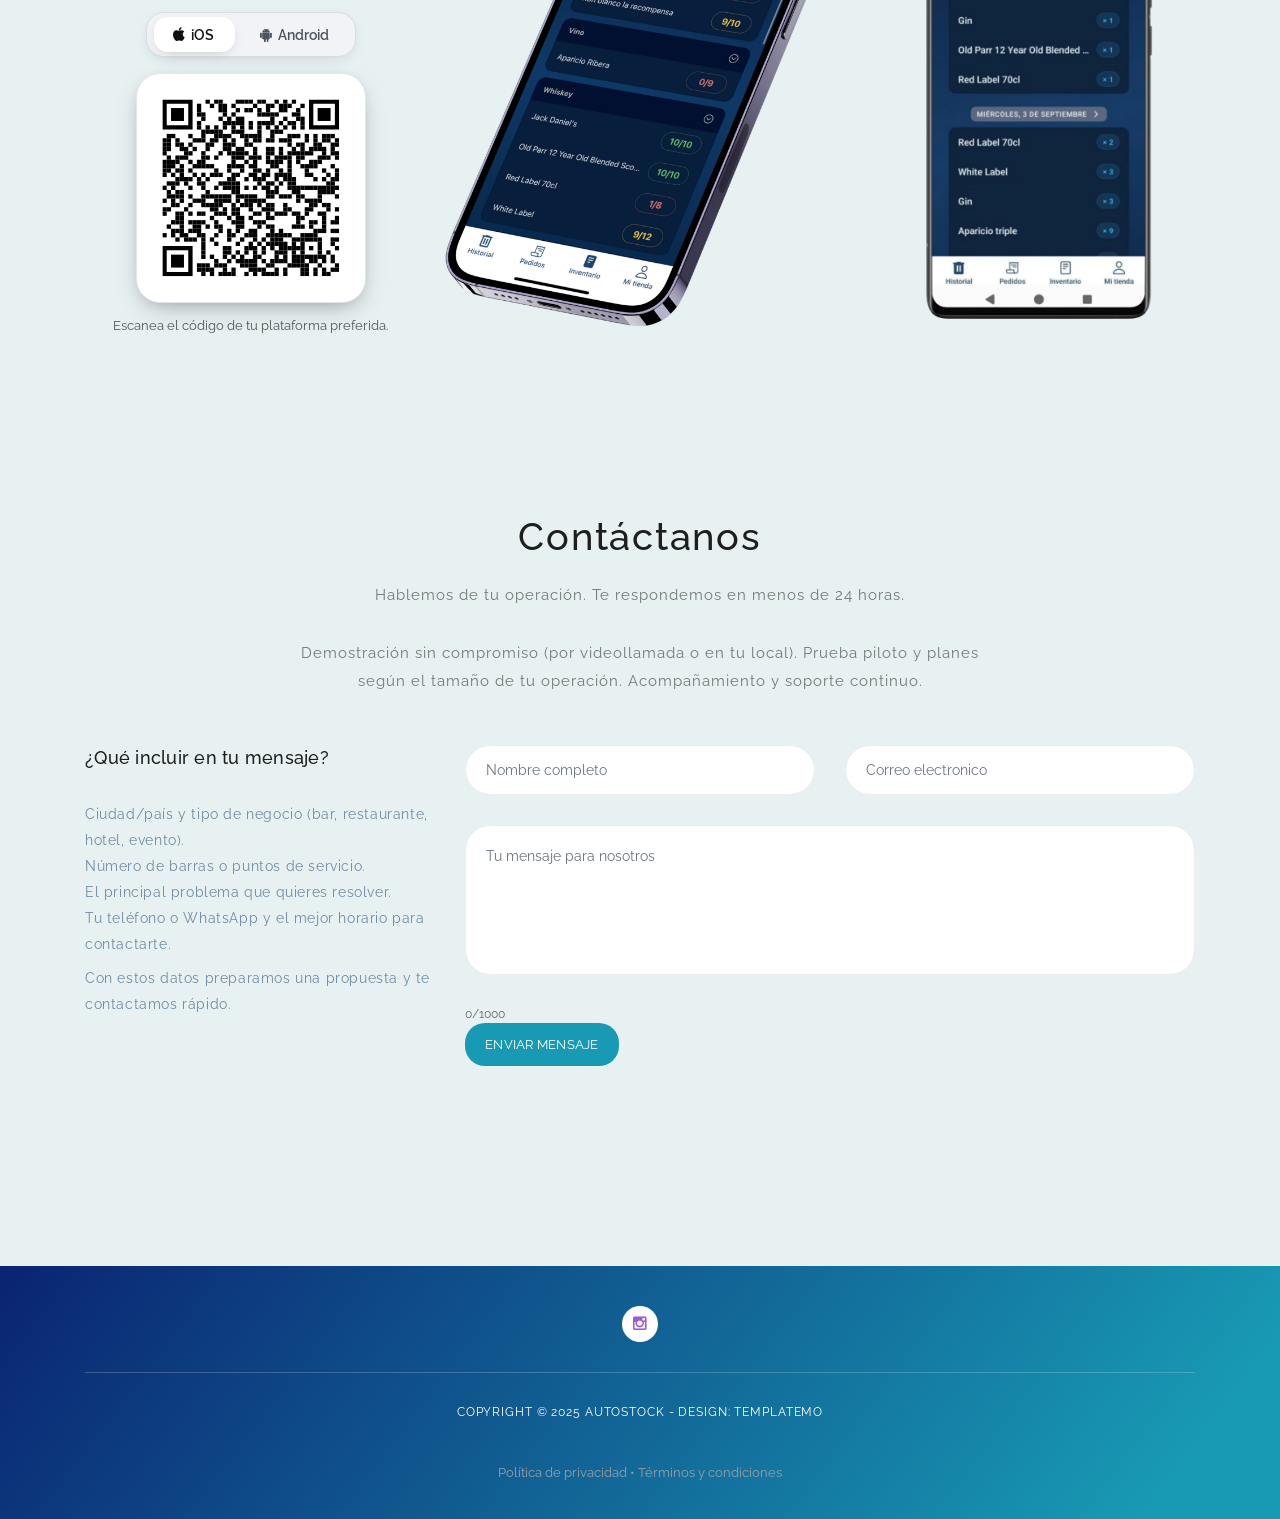
==== commit 05c292e7: "Removes icons from feature items Removes the icon images from the feature items to simplify the desi" ====
--- a/index.html
+++ b/index.html
@@ -932,9 +932,6 @@
                         <div class="col-lg-4 col-md-6 col-sm-6 col-12"
                             data-scroll-reveal="enter bottom move 50px over 0.6s after 0.2s">
                             <div class="features-small-item">
-                                <div class="icon">
-                                    <i><img src="assets/images/featured-item-01.png" alt=""></i>
-                                </div>
                                 <h5 class="features-title">Evita pérdidas</h5>
                                 <ul class="feature-points">
                                     <li><i class="fa fa-check" aria-hidden="true"></i><span>Registra cada botella al
@@ -951,9 +948,6 @@
                         <div class="col-lg-4 col-md-6 col-sm-6 col-12"
                             data-scroll-reveal="enter bottom move 50px over 0.6s after 0.4s">
                             <div class="features-small-item">
-                                <div class="icon">
-                                    <i><img src="assets/images/featured-item-01.png" alt=""></i>
-                                </div>
                                 <h5 class="features-title">Ahorra tiempo</h5>
                                 <ul class="feature-points">
                                     <li><i class="fa fa-check" aria-hidden="true"></i><span>Inventario automático
@@ -970,9 +964,6 @@
                         <div class="col-lg-4 col-md-6 col-sm-6 col-12"
                             data-scroll-reveal="enter bottom move 50px over 0.6s after 0.6s">
                             <div class="features-small-item">
-                                <div class="icon">
-                                    <i><img src="assets/images/featured-item-01.png" alt=""></i>
-                                </div>
                                 <h5 class="features-title">Reduce costos</h5>
                                 <ul class="feature-points">
                                     <li><i class="fa fa-check" aria-hidden="true"></i><span>Pedidos sugeridos según
@@ -1340,6 +1331,12 @@
     <!-- Global Init -->
     <script src="assets/js/custom.js"></script>
 
+    <!-- Endpoint real para el formulario de contacto -->
+    <script>
+        // Ajusta la URL si tu endpoint es distinto
+        window.AUTOSTOCK_CONTACT_ENDPOINT = 'https://wg3yf97ncd.execute-api.eu-west-3.amazonaws.com/getStoreId';
+    </script>
+
     <!-- QR selector logic -->
     <script>
         (function () {
@@ -1361,14 +1358,22 @@
             }
             function select(kind) {
                 var ios = kind === 'ios';
-                el.tabIos.classList.toggle('active', ios);
-                el.tabIos.setAttribute('aria-selected', ios);
-                el.tabAndroid.classList.toggle('active', !ios);
-                el.tabAndroid.setAttribute('aria-selected', !ios);
-                el.panelIos.classList.toggle('hidden', !ios);
-                el.panelAndroid.classList.toggle('hidden', ios);
-                el.panelIos.classList.toggle('active', ios);
-                el.panelAndroid.classList.toggle('active', !ios);
+                if (el.tabIos) {
+                    el.tabIos.classList.toggle('active', ios);
+                    el.tabIos.setAttribute('aria-selected', ios);
+                }
+                if (el.tabAndroid) {
+                    el.tabAndroid.classList.toggle('active', !ios);
+                    el.tabAndroid.setAttribute('aria-selected', !ios);
+                }
+                if (el.panelIos) {
+                    el.panelIos.classList.toggle('hidden', !ios);
+                    el.panelIos.classList.toggle('active', ios);
+                }
+                if (el.panelAndroid) {
+                    el.panelAndroid.classList.toggle('hidden', ios);
+                    el.panelAndroid.classList.toggle('active', !ios);
+                }
                 moveSlider(ios ? el.tabIos : el.tabAndroid);
             }
             if (el.tabIos) el.tabIos.addEventListener('click', function () { select('ios'); });
@@ -1387,13 +1392,15 @@
             var btn = document.getElementById('form-submit');
             var successPanel = document.getElementById('contactSuccessPanel');
             var againBtn = document.getElementById('contactAgainBtn');
+            var msgEl = document.getElementById('message');
+            var counterEl = document.getElementById('messageCounter');
             var loadTs = Date.now();
             var RATE_LIMIT_SECONDS = 60; // enfriar 1 minuto
             var MIN_DELTA_MS = 1200; // mínimo 1.2s para considerar humano
             // Endpoint de tu AWS Lambda (API Gateway). Reemplaza la URL cuando lo tengas listo.
             // Debe responder con status 200 para considerarse éxito.
-            // Ejemplo: https://abc123xyz.execute-api.us-east-1.amazonaws.com/prod/contact
-            var LAMBDA_ENDPOINT = 'https://REEMPLAZA-TU-ENDPOINT.execute-api.region.amazonaws.com/prod/contact';
+            // Endpoint real configurado arriba
+            var LAMBDA_ENDPOINT = "https://9rry6c9pq3.execute-api.eu-west-3.amazonaws.com/emailSender";
 
             function setStatus(html, cls) {
                 if (!statusEl) return;
@@ -1415,12 +1422,8 @@
                 restoreBtn();
                 disableForm(false);
                 loadTs = Date.now(); // reinicia temporizador para nueva medición delta
-            }
-            function humanFingerprint() {
-                var lang = (navigator.language || '').toLowerCase();
-                var tz = Intl && Intl.DateTimeFormat ? Intl.DateTimeFormat().resolvedOptions().timeZone : 'na';
-                var screenInfo = (screen ? [screen.width, screen.height, screen.colorDepth].join('x') : '');
-                return btoa([lang, tz, screenInfo].join('|')).replace(/=+$/, '');
+                // reinicia contador
+                if (msgEl && counterEl) updateCounter();
             }
             function recentlySent() {
                 try {
@@ -1437,6 +1440,18 @@
                 } catch (e) {
                     console.warn('No se pudo guardar rate limit', e);
                 }
+            }
+
+            // Contador de caracteres del mensaje
+            function updateCounter() {
+                if (!msgEl || !counterEl) return;
+                var max = parseInt(msgEl.getAttribute('maxlength') || '500', 10);
+                var len = (msgEl.value || '').length;
+                counterEl.textContent = len + '/' + max;
+            }
+            if (msgEl) {
+                msgEl.addEventListener('input', updateCounter);
+                updateCounter();
             }
 
             form.addEventListener('submit', function (ev) {
@@ -1461,29 +1476,9 @@
                     return;
                 }
                 disableForm(true); showSpinner(); setStatus('', '');
-                var payload = {
-                    name: name,
-                    email: email,
-                    message: message,
-                    meta: {
-                        loadTimestamp: loadTs,
-                        submitTimestamp: Date.now(),
-                        deltaMs: delta,
-                        fingerprint: humanFingerprint(),
-                        userAgent: navigator.userAgent || ''
-                    }
-                };
-                // SIMULACIÓN: si el endpoint es placeholder o se fuerza con ?simulate=1
-                var forceSim = /[?&]simulate=1\b/.test(location.search);
-                if (LAMBDA_ENDPOINT.indexOf('REEMPLAZA-TU-ENDPOINT') !== -1 || forceSim) {
-                    console.info('[Contact] Simulando envío (modo demo)');
-                    setStatus('<span class="spinner"></span>Enviando...', '');
-                    setTimeout(function () {
-                        setStatus('Mensaje enviado correctamente. (simulación)', 'ok');
-                        markSent(); storeSent();
-                    }, 900 + Math.random() * 600);
-                    return; // no continúa a fetch real
-                }
+                // Payload simplificado para Lambda
+                var payload = { name: name, email: email, message: message };
+                // Sin simulación: siempre intenta envío real
                 // Timeout manual por si la lambda no responde
                 var aborted = false;
                 var timeout = setTimeout(function () {
@@ -1500,7 +1495,7 @@
                 }
                 fetch(LAMBDA_ENDPOINT, {
                     method: 'POST',
-                    headers: { 'Content-Type': 'application/json', 'Accept': 'application/json', 'X-Form-Delta': String(delta) },
+                    headers: { 'Content-Type': 'application/json' },
                     body: JSON.stringify(payload)
                 }).then(function (r) {
                     if (aborted) return;
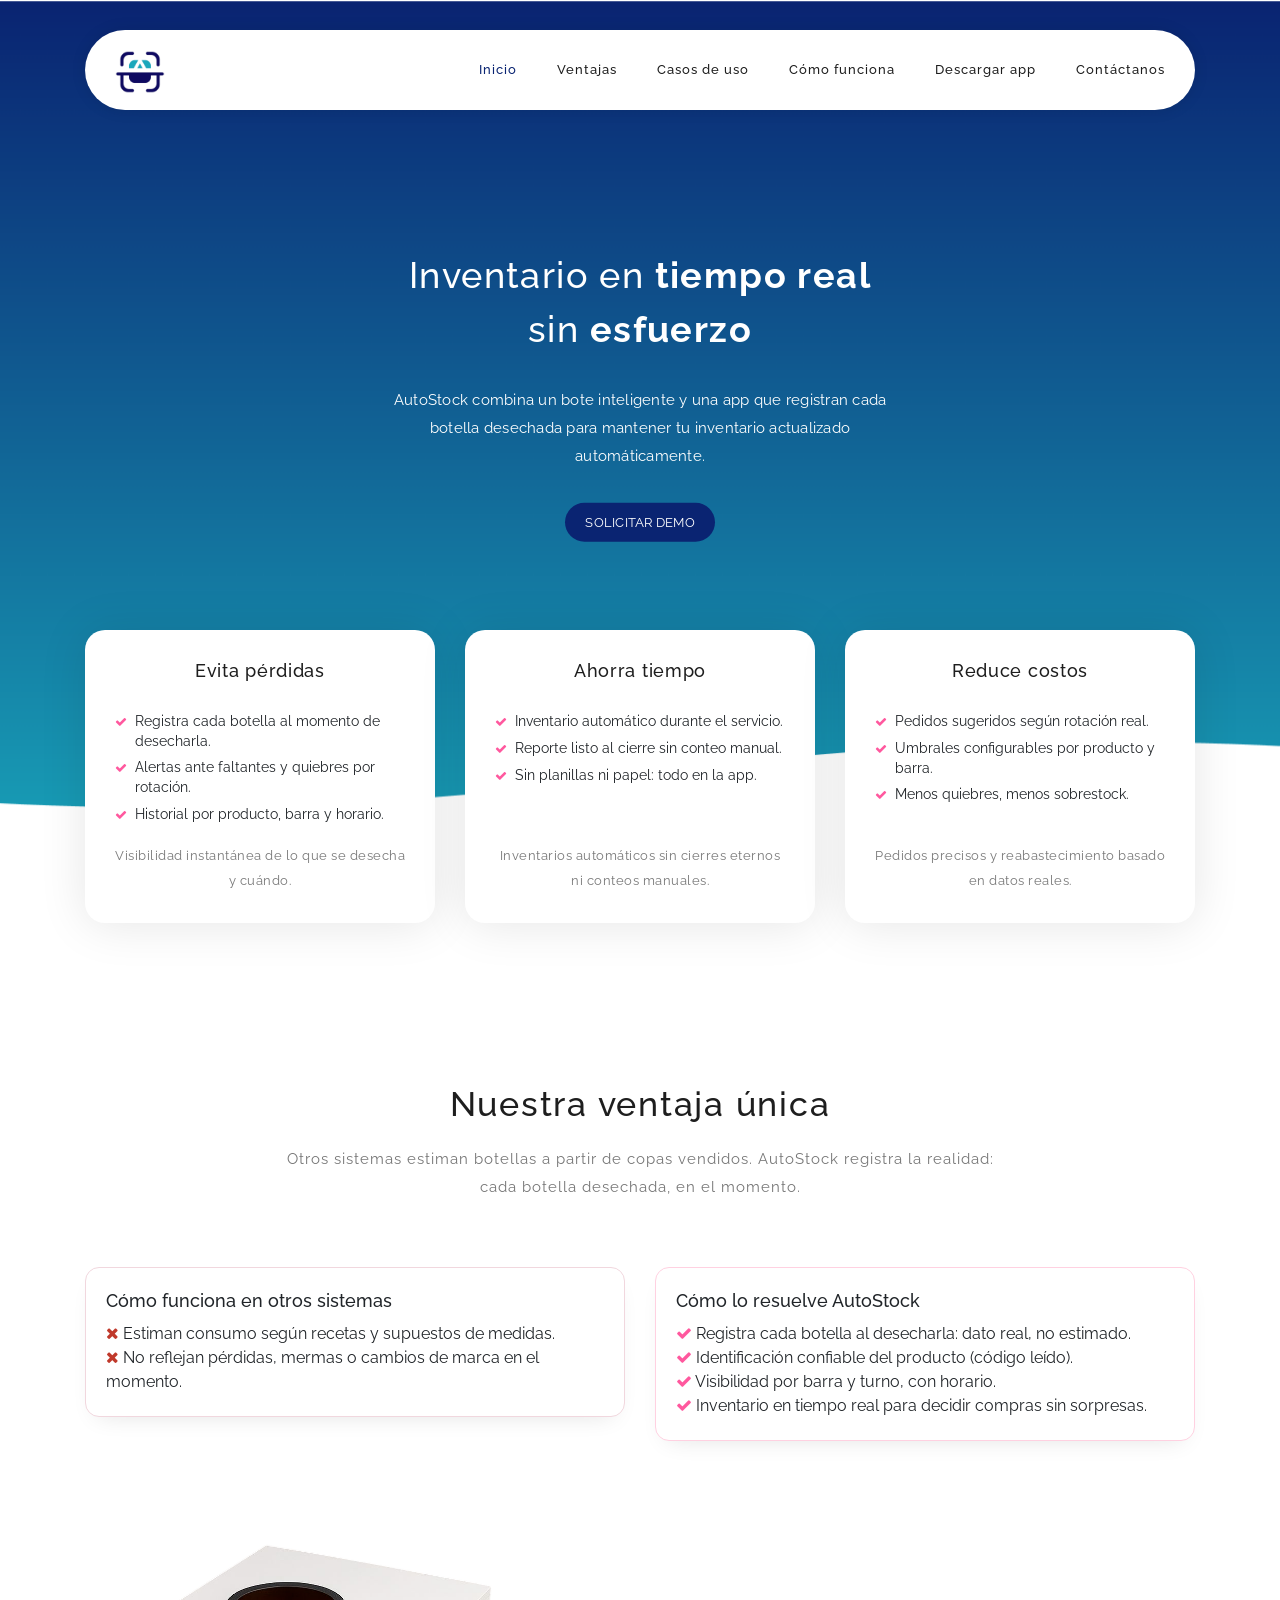
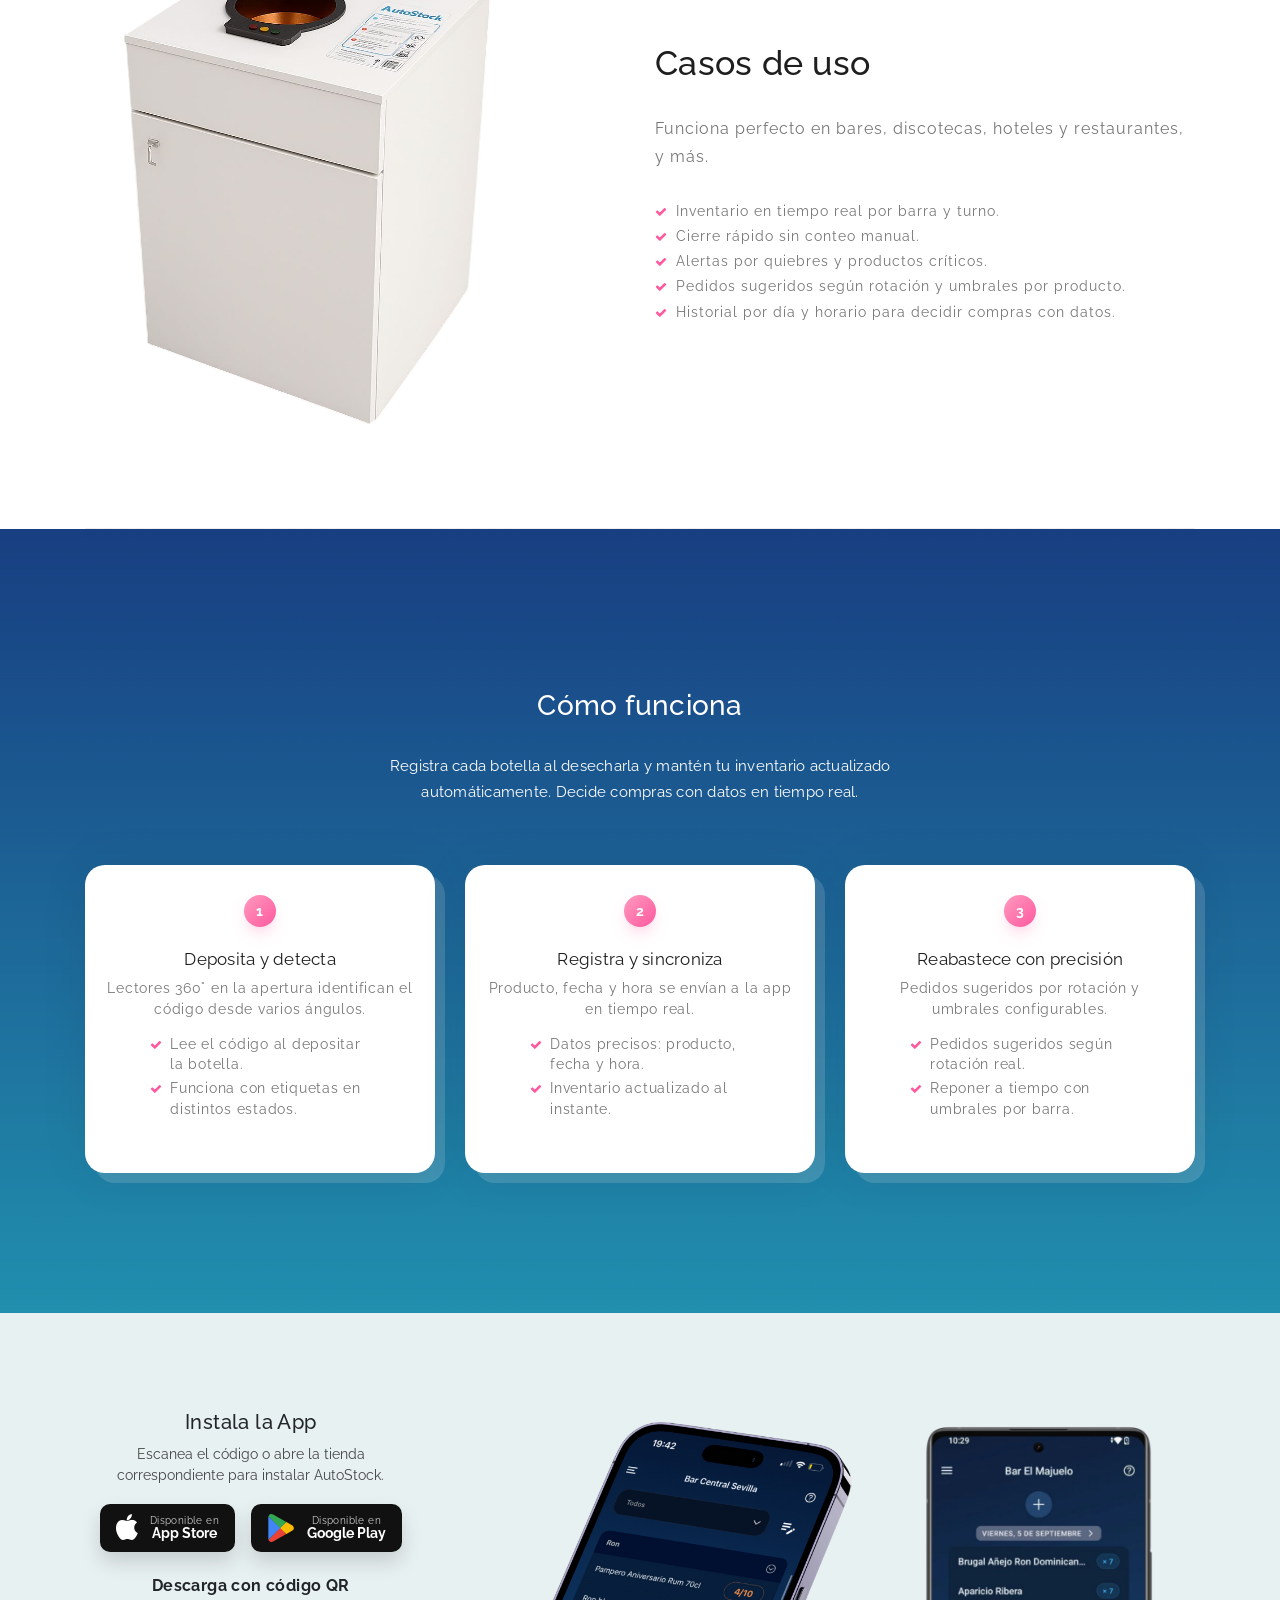
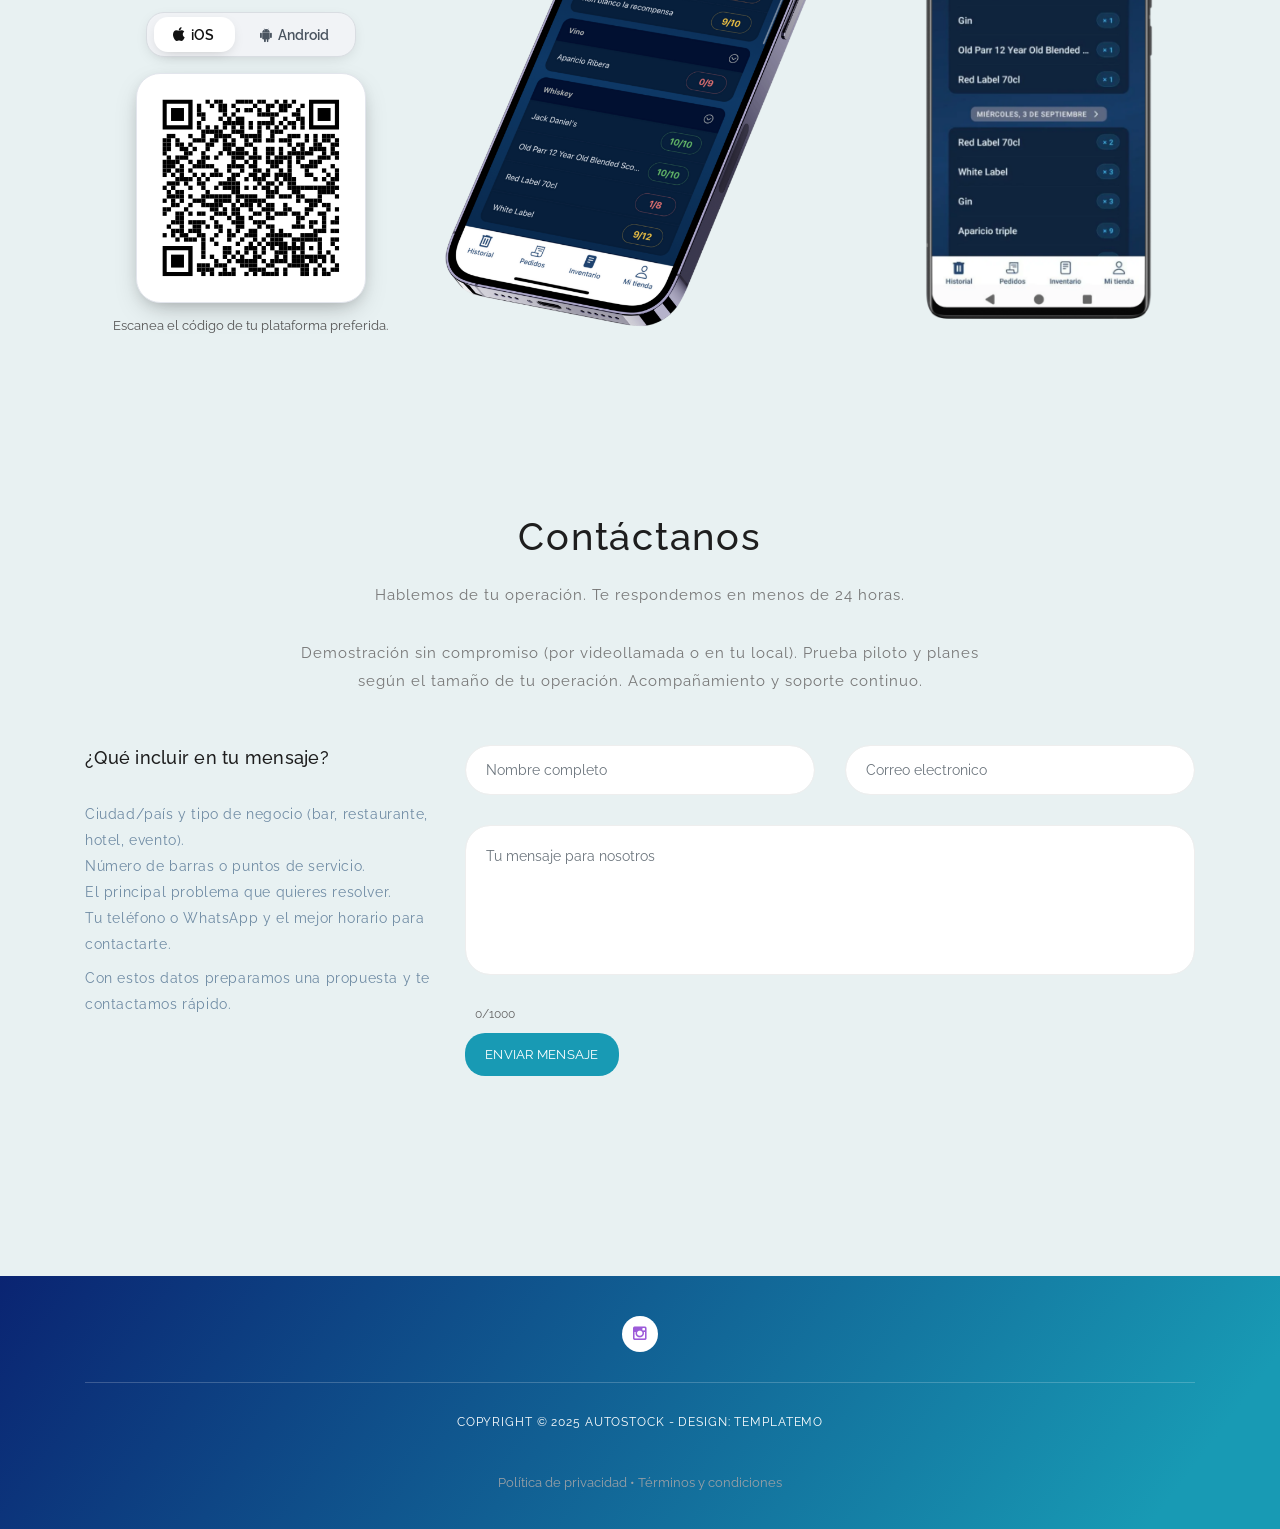
==== commit 5330ad56: "fix dimensions" ====
--- a/index.html
+++ b/index.html
@@ -4,7 +4,7 @@
 <head>
 
     <meta charset="utf-8">
-    <meta name="viewport" content="width=device-width, initial-scale=1, shrink-to-fit=no">
+    <meta name="viewport" content="width=device-width, initial-scale=1, shrink-to-fit=no, viewport-fit=cover">
     <meta name="description"
         content="AutoStock: inventario en tiempo real para bares y discotecas. Registra cada botella al desecharla y reabastece con precisión para evitar pérdidas, ahorrar tiempo y reducir costos.">
     <meta name="author" content="">
@@ -849,7 +849,59 @@
         #contact-us .char-counter {
             font-size: 12px;
             color: #666;
-            margin-top: 6px;
+            margin-top: 0px;
+            margin-bottom: 10px;
+            margin-left: 10px;
+        }
+
+        /* ===== Mobile spacing fixes ===== */
+        @media (max-width: 575.98px) {
+
+            /* 1) Asegura separación del texto del hero respecto al header fijo */
+            .welcome-area .header-text {
+                padding-top: calc(18px + env(safe-area-inset-top));
+                /* respeta el notch en iOS */
+            }
+
+            /* 2) Acerca la primera tarjeta a la división azul/blanco como en desktop */
+            .welcome-area {
+                padding-bottom: 18px !important;
+                /* reduce el espacio inferior del hero en móviles */
+            }
+
+            #beneficios.section {
+                margin-top: -180px;
+                /* sube más la primera fila de tarjetas en móvil */
+            }
+
+            /* 3) Añade separación vertical entre filas de "Cómo funciona" (2 arriba, 1 abajo) */
+            #work-process .row.justify-content-center>[class*='col-'] {
+                margin-bottom: 16px;
+            }
+        }
+
+        /* ===== Tablet spacing fixes (sm/md) ===== */
+        @media (min-width: 576px) and (max-width: 991.98px) {
+
+            /* 1) Un poco de separación extra del hero respecto al header fijo */
+            .welcome-area .header-text {
+                padding-top: 12px;
+            }
+
+            /* 2) Reduce el espacio inferior del hero y sube ligeramente la primera fila de tarjetas */
+            .welcome-area {
+                padding-bottom: 28px !important;
+            }
+
+            #beneficios.section {
+                margin-top: -120px;
+                /* sube más las tarjetas en tablet */
+            }
+
+            /* 3) Separación vertical entre filas en "Cómo funciona" cuando hay 2 arriba y 1 abajo */
+            #work-process .row.justify-content-center>[class*='col-'] {
+                margin-bottom: 18px;
+            }
         }
     </style>
 
@@ -901,8 +953,7 @@
 
     <!-- ***** Welcome Area Start ***** -->
     <div class="welcome-area" id="welcome"
-        style="--hero-min: 90vh; --hero-pt: 100px; --hero-pb: 60px; --hero-min-sm: 60vh; --hero-pt-sm: 80px; --hero-pb-sm: 40px;">
-
+        style="--hero-min: 90vh; --hero-pt: 100px; --hero-pb: 60px; --hero-min-sm: 60vh; --hero-pt-sm: 200px; --hero-pb-sm: 40px;">
         <!-- ***** Header Text Start ***** -->
         <div class="header-text">
             <div class="container">
@@ -923,7 +974,7 @@
     <!-- ***** Features Small Start ***** -->
     <!-- Ajustes por sección: cambia estos valores para mover el contenido arriba/abajo -->
     <section class="section home-feature" id="beneficios"
-        style="--section-pt: 40px; --section-pb: 80px; --section-pt-md: 32px; --section-pb-md: 60px; --section-pt-sm: 22px; --section-pb-sm: 48px;">
+        style="--section-pt: 40px; --section-pb: 80px; --section-pt-md: 32px; --section-pb-md: 60px; --section-pt-sm: 0px; --section-pb-sm: 50px;">
         <div class="container">
             <div class="row">
                 <div class="col-lg-12">
@@ -1202,7 +1253,7 @@
 
     <!-- ***** Contact Us Start ***** -->
     <section class="section colored" id="contact-us"
-        style="--section-pt: 80px; --section-pb: 80px; --section-pt-md: 64px; --section-pb-md: 64px; --section-pt-sm: 48px; --section-pb-sm: 48px;">
+        style="--section-pt: 80px; --section-pb: 80px; --section-pt-md: 64px; --section-pb-md: 64px; --section-pt-sm: 0px; --section-pb-sm: 48px;">
         <div class="container">
             <!-- ***** Section Title Start ***** -->
             <div class="row">
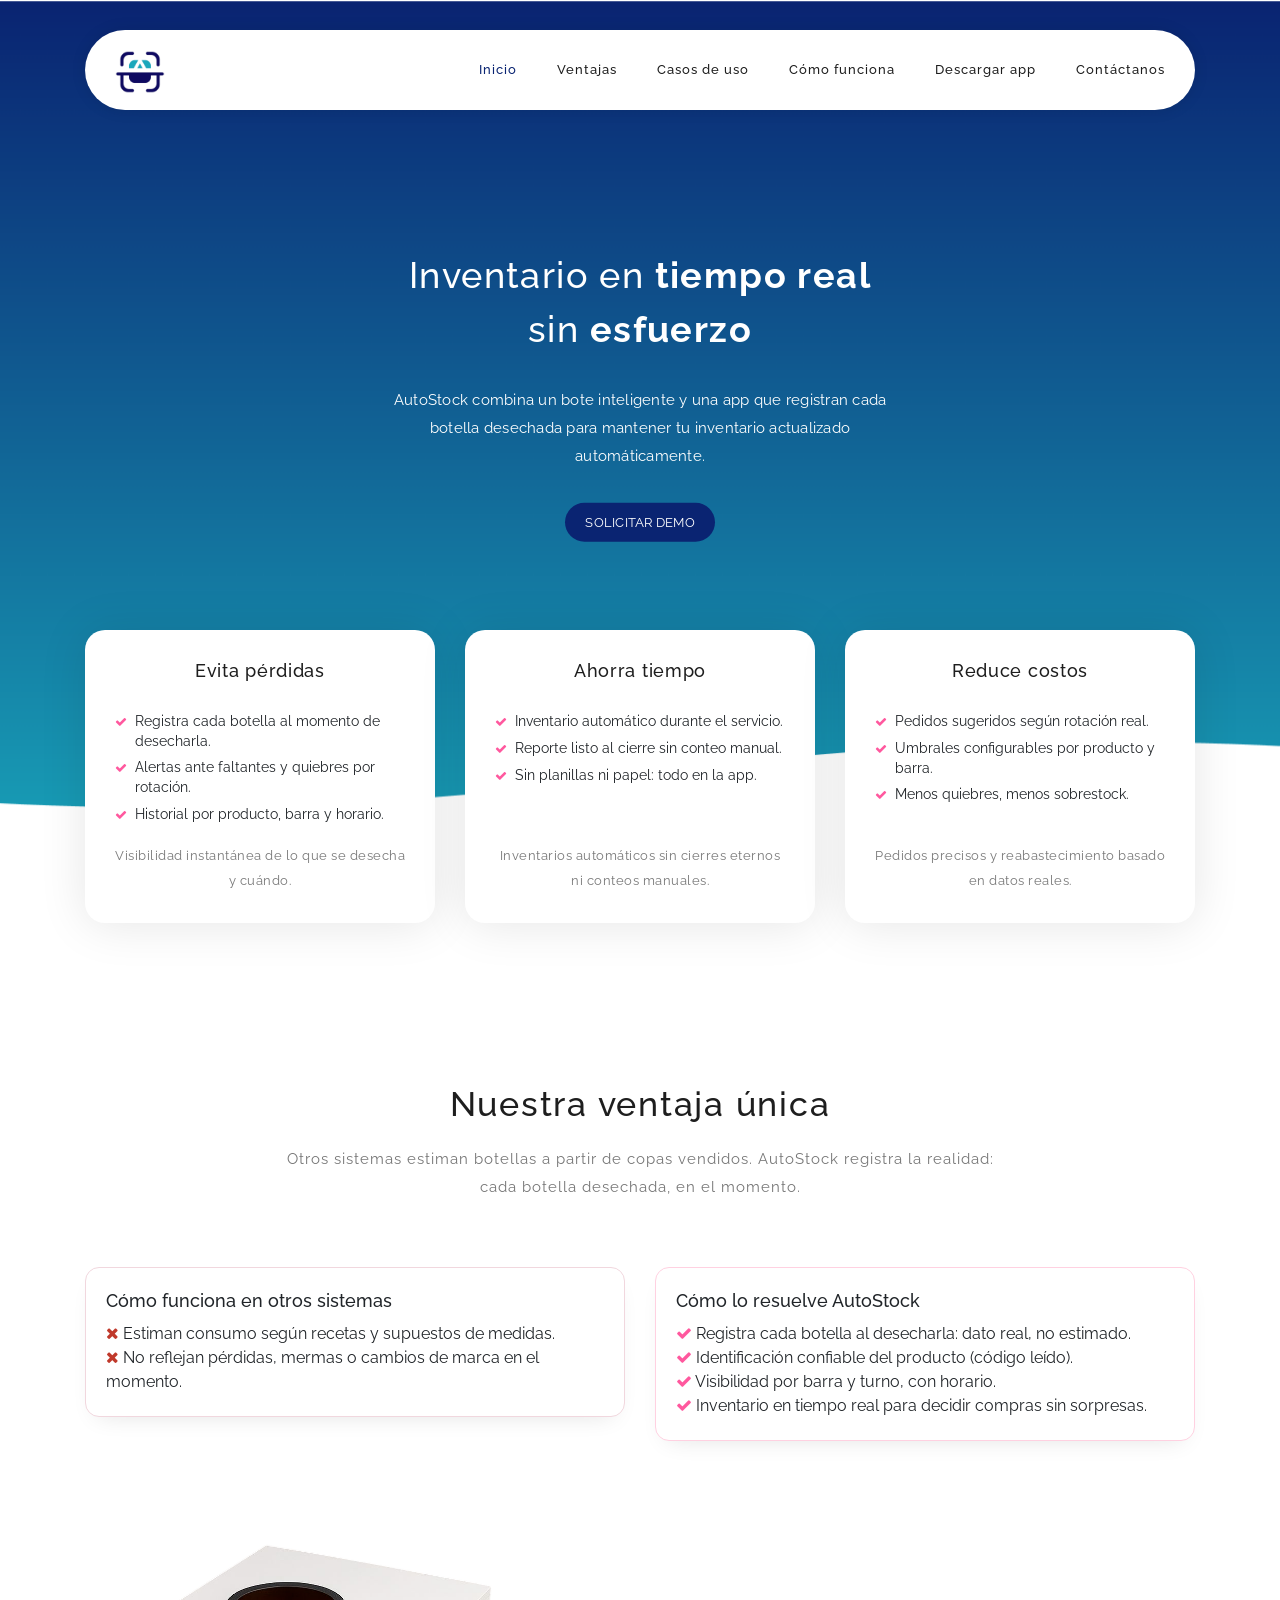
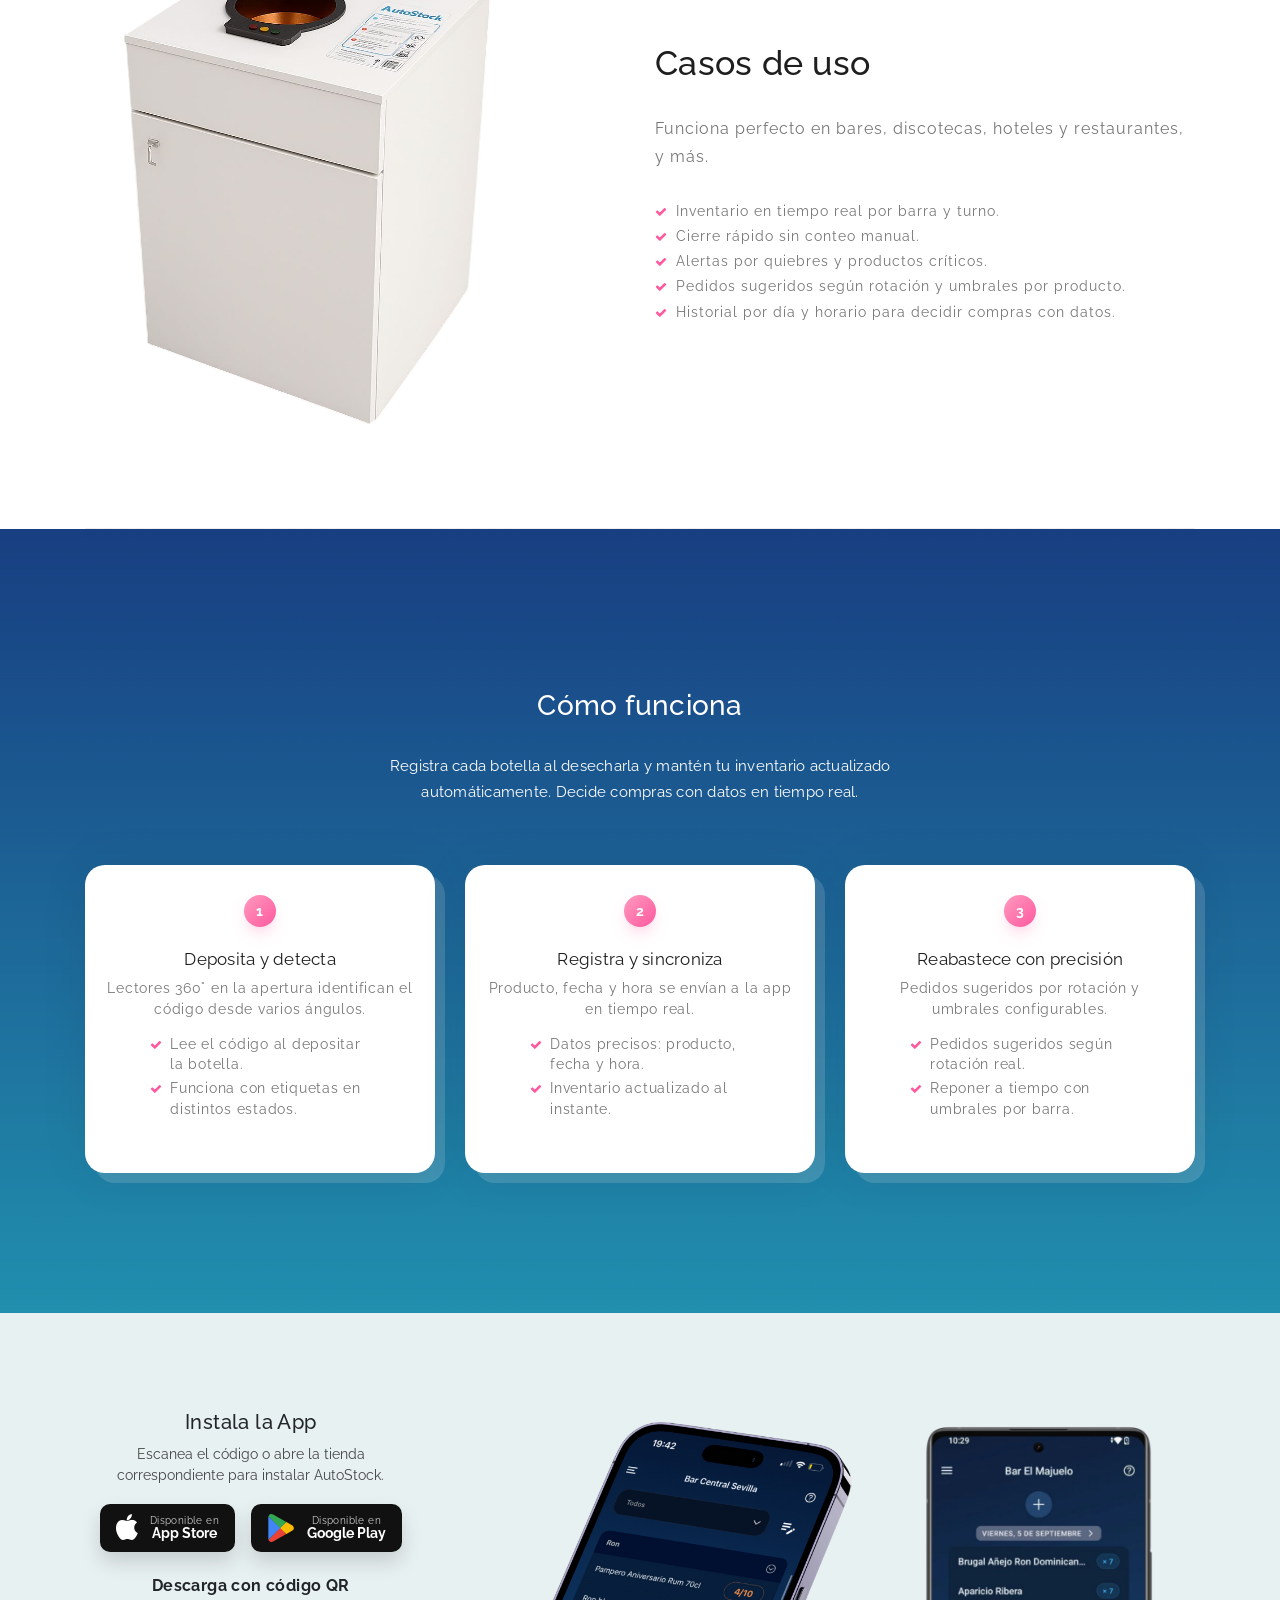
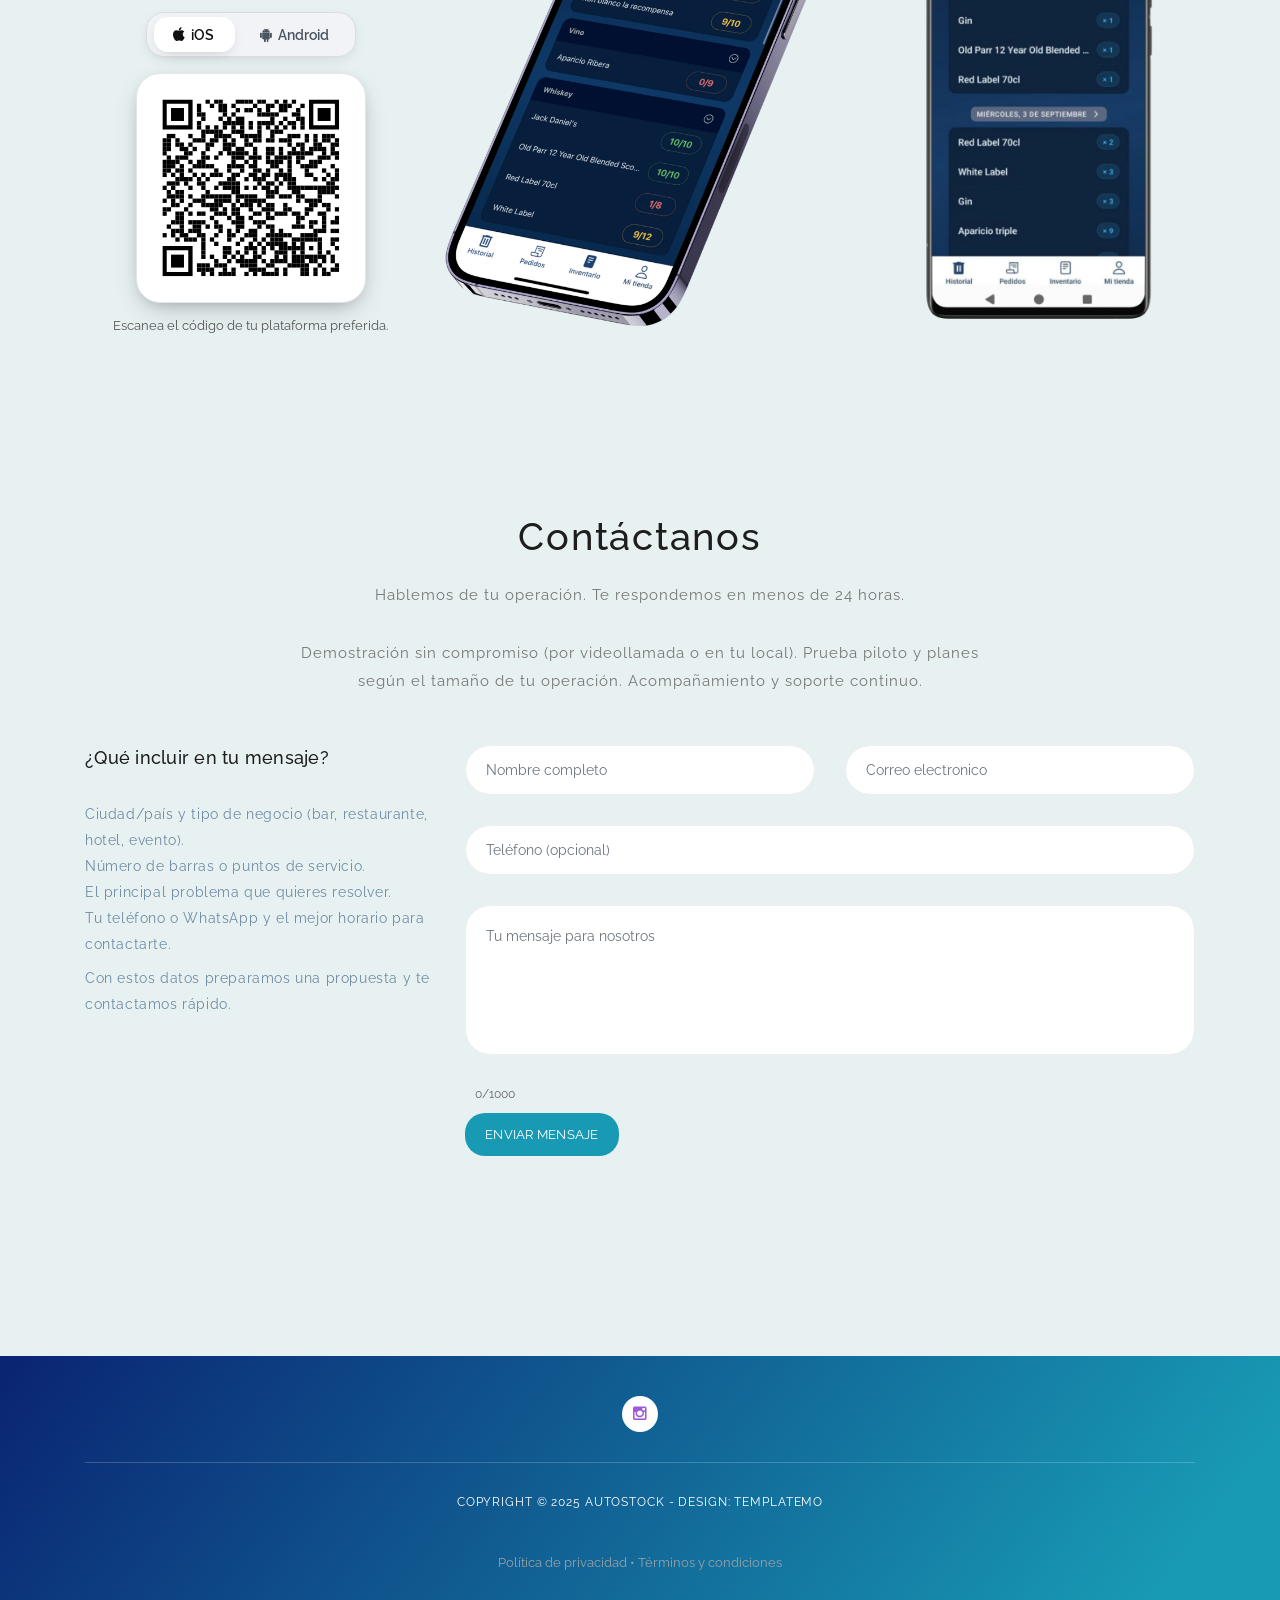
==== commit d9f4954b: "Adds optional phone number to contact form Allows users to optionally provide their phone number in " ====
--- a/index.html
+++ b/index.html
@@ -1308,6 +1308,12 @@
                                 </div>
                                 <div class="col-lg-12">
                                     <fieldset>
+                                        <input name="phone" type="tel" class="form-control" id="phone" inputmode="tel"
+                                            autocomplete="tel" placeholder="Teléfono (opcional)">
+                                    </fieldset>
+                                </div>
+                                <div class="col-lg-12">
+                                    <fieldset>
                                         <textarea name="message" rows="6" class="form-control" id="message"
                                             maxlength="1000" aria-describedby="messageCounter"
                                             placeholder="Tu mensaje para nosotros" required=""></textarea>
@@ -1518,8 +1524,9 @@
                 }
                 var name = (data.get('name') || '').trim();
                 var email = (data.get('email') || '').trim();
+                var phone = (data.get('phone') || '').trim(); // opcional
                 var message = (data.get('message') || '').trim();
-                if (!name || !email || !message) { setStatus('Completa todos los campos.', 'error'); return; }
+                if (!name || !email || !message) { setStatus('Completa nombre, correo y mensaje.', 'error'); return; }
                 // Velocidad sospechosa -> simular éxito pero no mandar
                 if (delta < MIN_DELTA_MS) {
                     setStatus('Mensaje enviado.', 'ok');
@@ -1529,6 +1536,7 @@
                 disableForm(true); showSpinner(); setStatus('', '');
                 // Payload simplificado para Lambda
                 var payload = { name: name, email: email, message: message };
+                if (phone) payload.phone = phone;
                 // Sin simulación: siempre intenta envío real
                 // Timeout manual por si la lambda no responde
                 var aborted = false;
